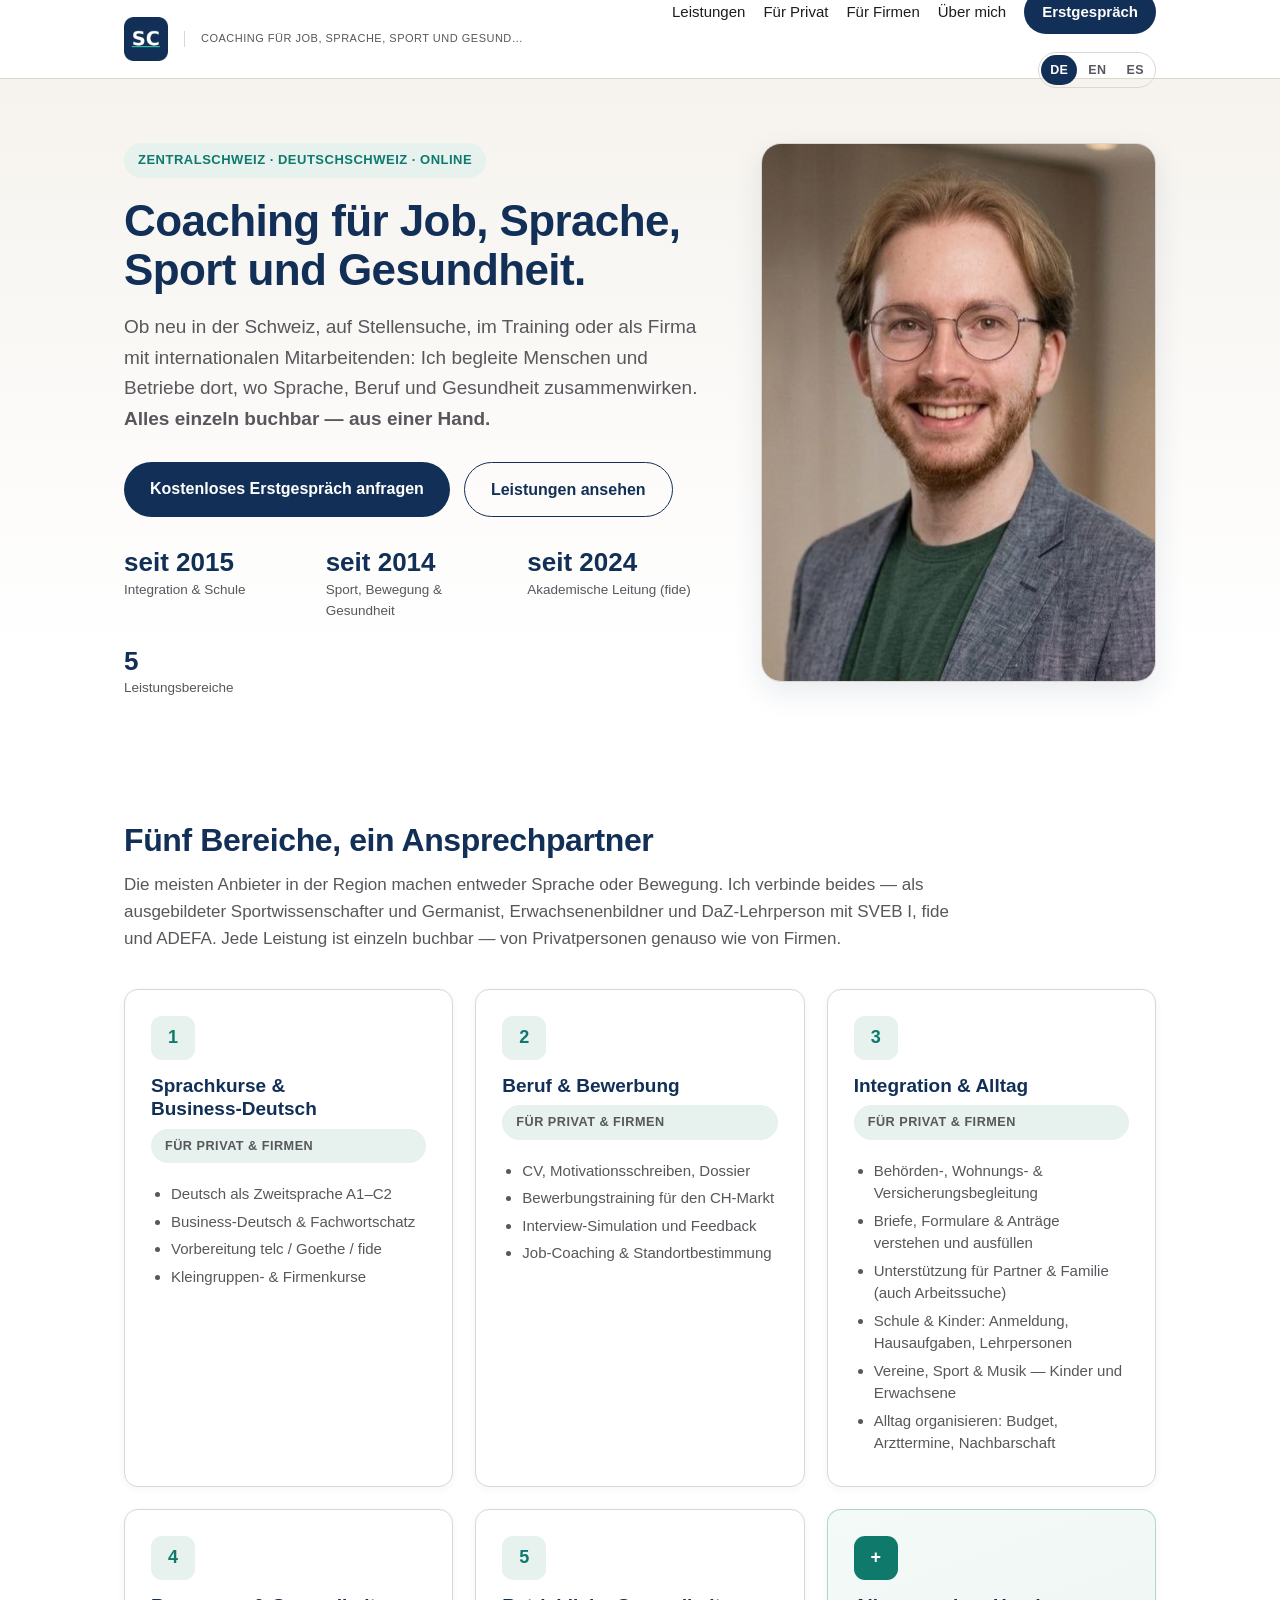
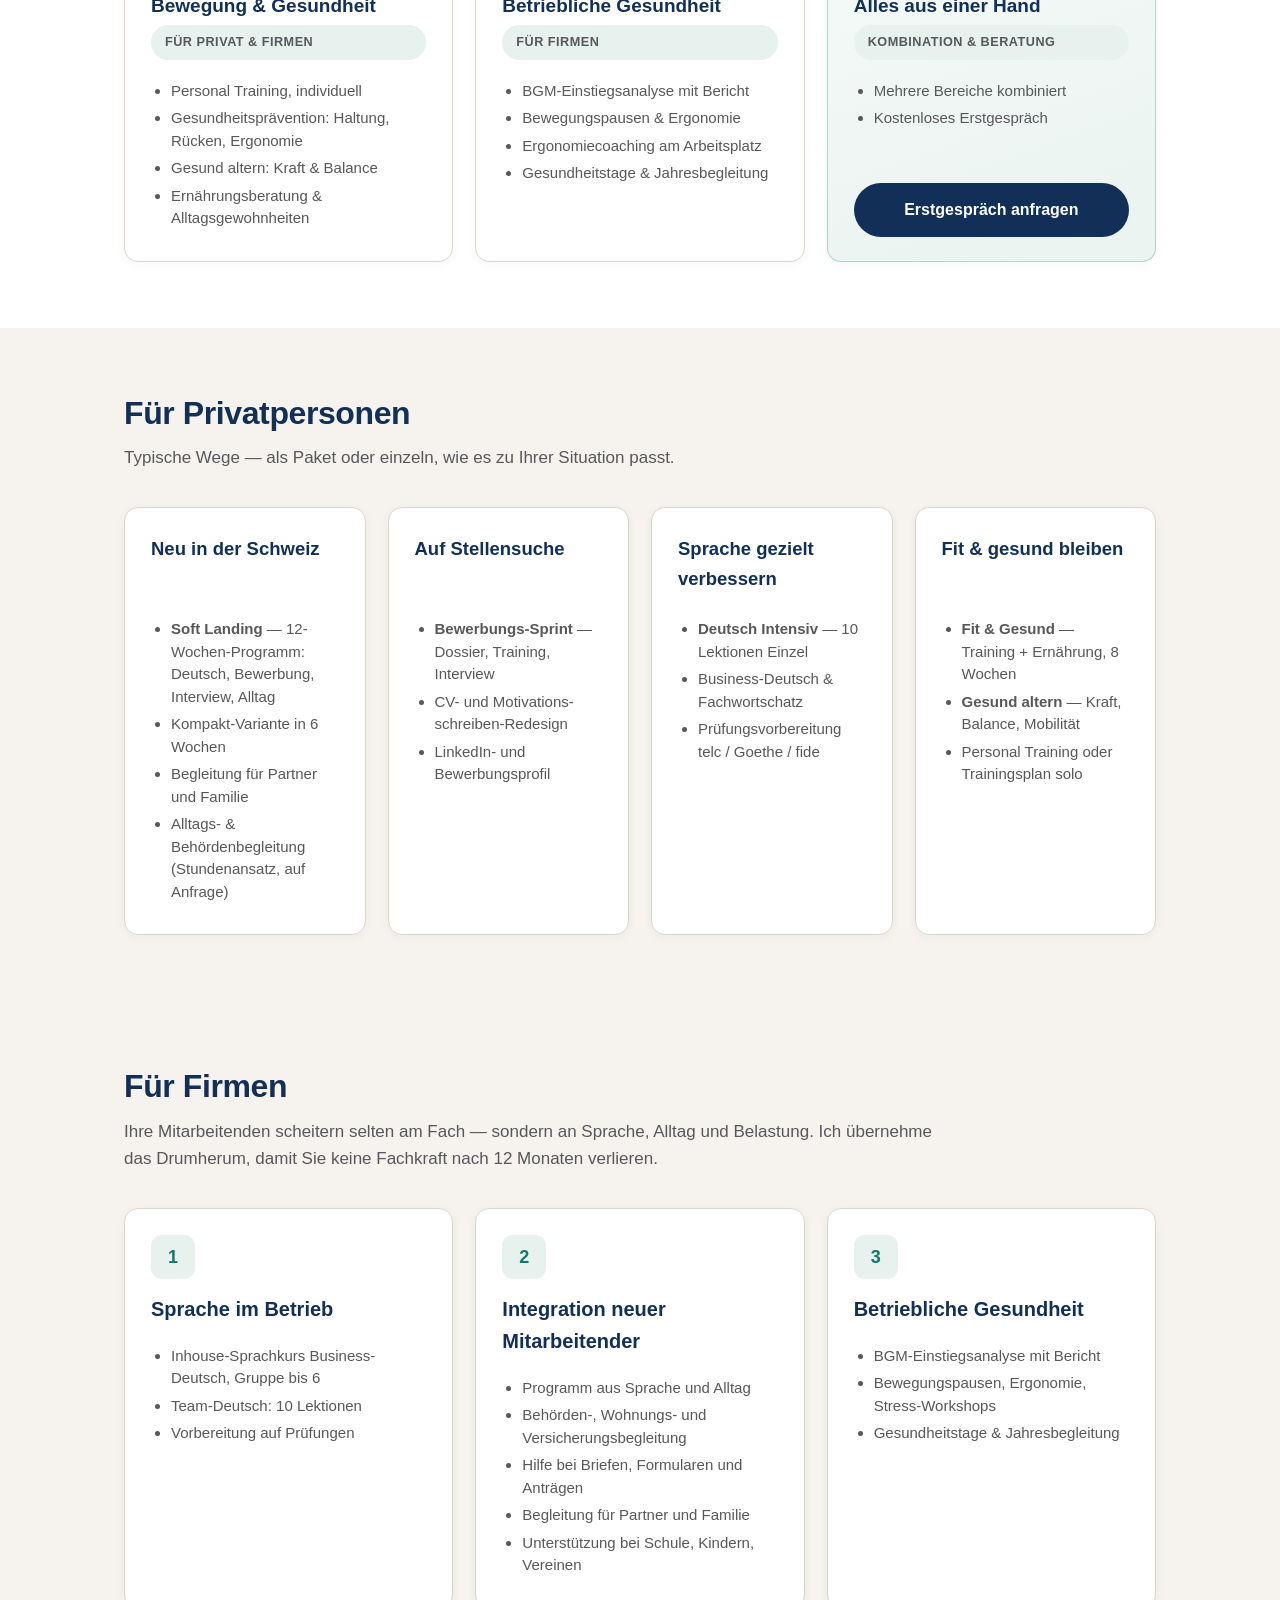
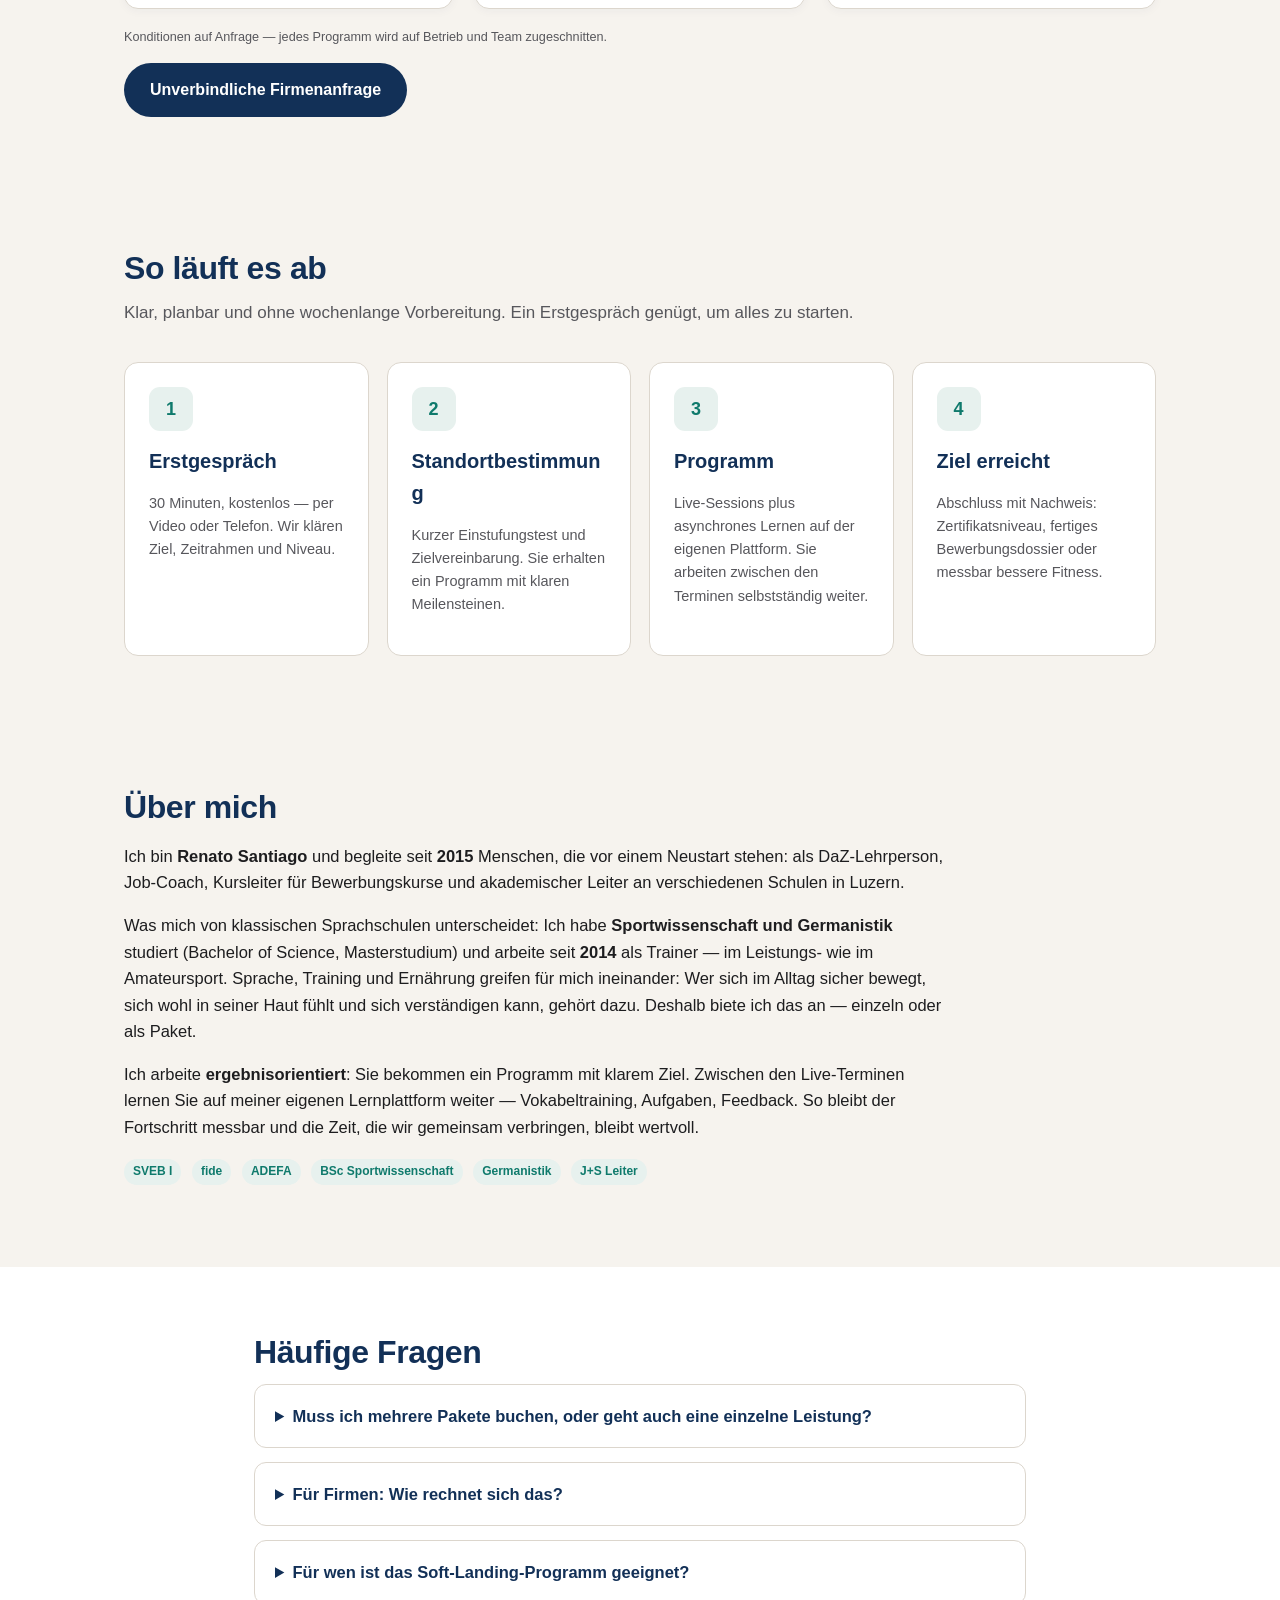
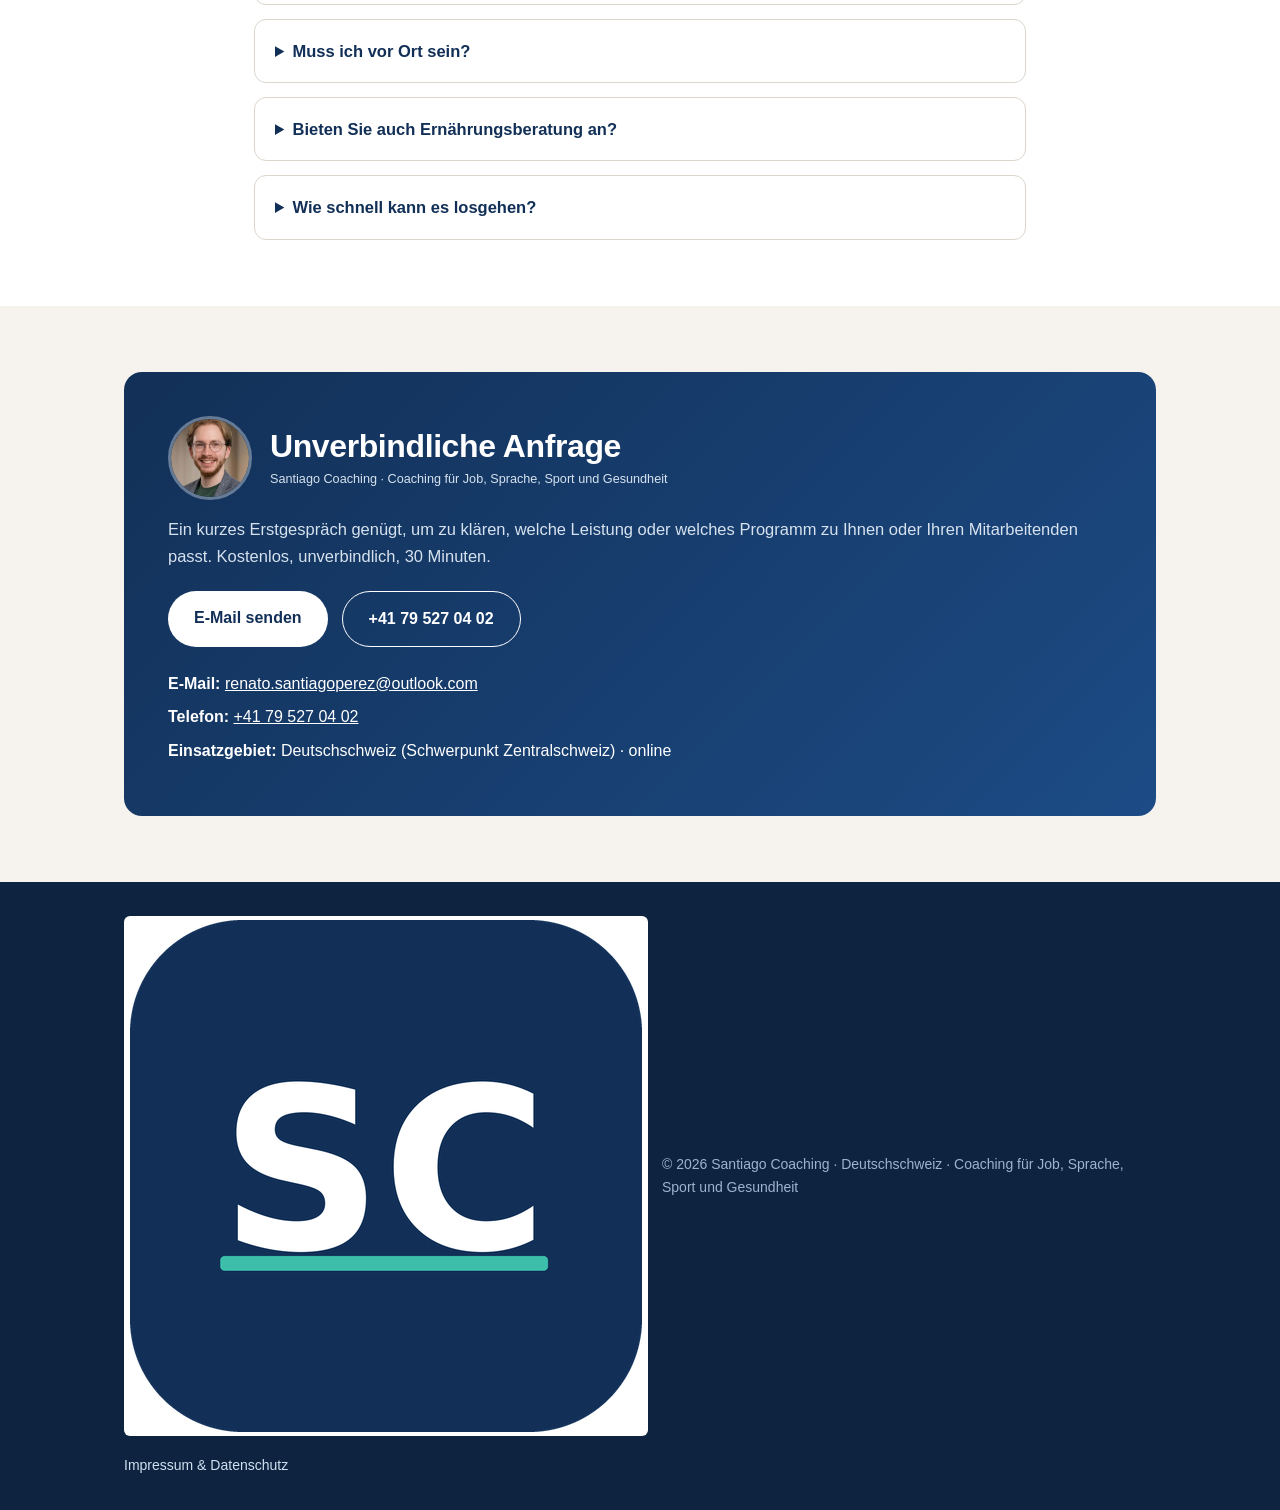
==== index.html @ 380beee0 "Slogan korrigiert: Hero-H1 + og:description DE/EN/ES auf neuen Slogan" ====
<!DOCTYPE html>
<html lang="de-CH">
<head>
<meta charset="utf-8">
<meta name="viewport" content="width=device-width,initial-scale=1">
<title>Santiago Coaching — Coaching für Job, Sprache, Sport und Gesundheit</title>
<link rel="icon" type="image/png" href="assets/favicon-32.png">
<link rel="apple-touch-icon" href="assets/logo-santiago-coaching-square.png">
<meta name="description" content="Sprachkurse, Business-Deutsch, Bewerbungs- und Integrationsbegleitung sowie Bewegung, Gesundheit und Ernährungsberatung — aus einer Hand, in der Deutschschweiz. Für Privatpersonen und Firmen.">
<link rel="canonical" href="https://santiagocoaching.ch/">
<link rel="alternate" hreflang="de-CH" href="https://santiagocoaching.ch/">
<link rel="alternate" hreflang="en" href="https://santiagocoaching.ch/en/">
<link rel="alternate" hreflang="es" href="https://santiagocoaching.ch/es/">
<meta property="og:title" content="Santiago Coaching">
<meta property="og:description" content="Coaching für Job, Sprache, Sport und Gesundheit — Sprachkurse, Beruf &amp; Bewerbung, Integration, Bewegung &amp; Gesundheit aus einer Hand in der Deutschschweiz.">
<meta property="og:type" content="website">
<meta property="og:locale" content="de_CH">
<link rel="stylesheet" href="assets/style.css">
</head>
<body>

<header class="site">
  <div class="wrap">
    <div class="brand">
      <img class="logo" src="assets/logo-santiago-coaching.png" alt="Santiago Coaching" width="132" height="80">
      <span class="brand-sub">Coaching für Job, Sprache, Sport und Gesundheit</span>
    </div>
    <nav class="main">
      <a href="#leistungen">Leistungen</a>
      <a href="#privat">Für Privat</a>
      <a href="#firmen">Für Firmen</a>
      <a href="#ueber">Über mich</a>
      <a class="cta" href="#kontakt">Erstgespräch</a>
      <span class="langswitch">
        <a href="./" class="active">DE</a>
        <a href="en/">EN</a>
        <a href="es/">ES</a>
      </span>
    </nav>
  </div>
</header>

<div class="hero">
  <div class="wrap">
    <div>
      <span class="eyebrow">Zentralschweiz · Deutschschweiz · online</span>
      <h1>Coaching für Job, Sprache,<br>Sport und Gesundheit.</h1>
      <p class="lead">
        Ob neu in der Schweiz, auf Stellensuche, im Training oder als Firma mit internationalen
        Mitarbeitenden: Ich begleite Menschen und Betriebe dort, wo Sprache, Beruf und Gesundheit
        zusammenwirken.
        <strong>Alles einzeln buchbar — aus einer Hand.</strong>
      </p>
      <div class="btnrow">
        <a class="btn primary" href="#kontakt">Kostenloses Erstgespräch anfragen</a>
        <a class="btn ghost" href="#leistungen">Leistungen ansehen</a>
      </div>
      <div class="trust">
        <div><b>seit 2015</b>Integration &amp; Schule</div>
        <div><b>seit 2014</b>Sport, Bewegung &amp; Gesundheit</div>
        <div><b>seit 2024</b>Akademische Leitung (fide)</div>
        <div><b>5</b>Leistungsbereiche</div>
      </div>
    </div>
    <div class="photo">
      <img src="assets/hero_portrait.jpg" alt="Porträt von Renato Santiago — Coach für Sprache, Beruf, Integration und Gesundheit in der Deutschschweiz" width="626" height="856">
    </div>
  </div>
</div>

<section id="leistungen">
  <div class="wrap">
    <h2>Fünf Bereiche, ein Ansprechpartner</h2>
    <p class="sub">
      Die meisten Anbieter in der Region machen entweder Sprache oder Bewegung.
      Ich verbinde beides — als ausgebildeter Sportwissenschafter und Germanist,
      Erwachsenenbildner und DaZ-Lehrperson mit SVEB I, fide und ADEFA. Jede Leistung
      ist einzeln buchbar — von Privatpersonen genauso wie von Firmen.
    </p>
    <div class="grid c3 services">

      <div class="card">
        <div class="ico">1</div>
        <h3>Sprachkurse &amp; Business&#8209;Deutsch</h3>
        <p class="small eyebrow">für Privat &amp; Firmen</p>
        <ul>
          <li>Deutsch als Zweitsprache A1–C2</li>
          <li>Business-Deutsch &amp; Fachwortschatz</li>
          <li>Vorbereitung telc / Goethe / fide</li>
          <li>Kleingruppen- &amp; Firmenkurse</li>
        </ul>
      </div>

      <div class="card">
        <div class="ico">2</div>
        <h3>Beruf &amp; Bewerbung</h3>
        <p class="small eyebrow">für Privat &amp; Firmen</p>
        <ul>
          <li>CV, Motivations&shy;schreiben, Dossier</li>
          <li>Bewerbungstraining für den CH-Markt</li>
          <li>Interview-Simulation und Feedback</li>
          <li>Job-Coaching &amp; Standortbestimmung</li>
        </ul>
      </div>

      <div class="card">
        <div class="ico">3</div>
        <h3>Integration &amp; Alltag</h3>
        <p class="small eyebrow">für Privat &amp; Firmen</p>
        <ul>
          <li>Behörden-, Wohnungs- &amp; Versicherungsbegleitung</li>
          <li>Briefe, Formulare &amp; Anträge verstehen und ausfüllen</li>
          <li>Unterstützung für Partner &amp; Familie (auch Arbeitssuche)</li>
          <li>Schule &amp; Kinder: Anmeldung, Hausaufgaben, Lehrpersonen</li>
          <li>Vereine, Sport &amp; Musik — Kinder und Erwachsene</li>
          <li>Alltag organisieren: Budget, Arzttermine, Nachbarschaft</li>
        </ul>
      </div>

      <div class="card">
        <div class="ico">4</div>
        <h3>Bewegung &amp; Gesundheit</h3>
        <p class="small eyebrow">für Privat &amp; Firmen</p>
        <ul>
          <li>Personal Training, individuell</li>
          <li>Gesundheits&shy;prävention: Haltung, Rücken, Ergonomie</li>
          <li>Gesund altern: Kraft &amp; Balance</li>
          <li>Ernährungsberatung &amp; Alltagsgewohnheiten</li>
        </ul>
      </div>


      <div class="card">
        <div class="ico">5</div>
        <h3>Betriebliche Gesundheit</h3>
        <p class="small eyebrow">für Firmen</p>
        <ul>
          <li>BGM-Einstiegsanalyse mit Bericht</li>
          <li>Bewegungspausen &amp; Ergonomie</li>
          <li>Ergonomiecoaching am Arbeitsplatz</li>
          <li>Gesundheitstage &amp; Jahresbegleitung</li>
        </ul>
      </div>

      <div class="card cta-card">
        <div class="ico">+</div>
        <h3>Alles aus einer Hand</h3>
        <p class="small eyebrow">Kombination &amp; Beratung</p>
        <ul>
          <li>Mehrere Bereiche kombiniert</li>
          <li>Kostenloses Erstgespräch</li>
        </ul>
        <a class="btn primary" href="#kontakt" style="margin-top:auto">Erstgespräch anfragen</a>
      </div>

    </div>
  </div>
</section>

<section class="alt" id="privat">
  <div class="wrap">
    <h2>Für Privatpersonen</h2>
    <p class="sub">Typische Wege — als Paket oder einzeln, wie es zu Ihrer Situation passt.</p>
    <div class="grid c4">
      <div class="card">
        <h3>Neu in der Schweiz</h3>
        <ul>
          <li><strong>Soft Landing</strong> — 12-Wochen-Programm: Deutsch, Bewerbung, Interview, Alltag</li>
          <li>Kompakt-Variante in 6 Wochen</li>
          <li>Begleitung für Partner und Familie</li>
          <li>Alltags- &amp; Behördenbegleitung (Stundenansatz, auf Anfrage)</li>
        </ul>
      </div>
      <div class="card">
        <h3>Auf Stellensuche</h3>
        <ul>
          <li><strong>Bewerbungs-Sprint</strong> — Dossier, Training, Interview</li>
          <li>CV- und Motivations&shy;schreiben-Redesign</li>
          <li>LinkedIn- und Bewerbungsprofil</li>
        </ul>
      </div>
      <div class="card">
        <h3>Sprache gezielt verbessern</h3>
        <ul>
          <li><strong>Deutsch Intensiv</strong> — 10 Lektionen Einzel</li>
          <li>Business-Deutsch &amp; Fachwortschatz</li>
          <li>Prüfungsvorbereitung telc / Goethe / fide</li>
        </ul>
      </div>
      <div class="card">
        <h3>Fit &amp; gesund bleiben</h3>
        <ul>
          <li><strong>Fit &amp; Gesund</strong> — Training + Ernährung, 8 Wochen</li>
          <li><strong>Gesund altern</strong> — Kraft, Balance, Mobilität</li>
          <li>Personal Training oder Trainingsplan solo</li>
        </ul>
      </div>
    </div>
  </div>
</section>


<section class="alt" id="firmen">
  <div class="wrap">
    <h2>Für Firmen</h2>
    <p class="sub">
      Ihre Mitarbeitenden scheitern selten am Fach — sondern an Sprache, Alltag und Belastung.
      Ich übernehme das Drumherum, damit Sie keine Fachkraft nach 12 Monaten verlieren.
    </p>
    <div class="grid c3">
      <div class="card">
        <div class="ico">1</div>
        <h3>Sprache im Betrieb</h3>
        <ul>
          <li>Inhouse-Sprachkurs Business-Deutsch, Gruppe bis 6</li>
          <li>Team-Deutsch: 10 Lektionen</li>
          <li>Vorbereitung auf Prüfungen</li>
        </ul>
      </div>
      <div class="card">
        <div class="ico">2</div>
        <h3>Integration neuer Mitarbeitender</h3>
        <ul>
          <li>Programm aus Sprache und Alltag</li>
          <li>Behörden-, Wohnungs- und Versicherungsbegleitung</li>
          <li>Hilfe bei Briefen, Formularen und Anträgen</li>
          <li>Begleitung für Partner und Familie</li>
          <li>Unterstützung bei Schule, Kindern, Vereinen</li>
        </ul>
      </div>
      <div class="card">
        <div class="ico">3</div>
        <h3>Betriebliche Gesundheit</h3>
        <ul>
          <li>BGM-Einstiegsanalyse mit Bericht</li>
          <li>Bewegungspausen, Ergonomie, Stress-Workshops</li>
          <li>Gesundheitstage &amp; Jahresbegleitung</li>
        </ul>
      </div>
    </div>
    <p class="small" style="margin-top:18px">Konditionen auf Anfrage — jedes Programm wird auf Betrieb und Team zugeschnitten.</p>
    <div class="btnrow" style="margin-top:16px">
      <a class="btn primary" href="#kontakt">Unverbindliche Firmenanfrage</a>
    </div>
  </div>
</section>

<section class="alt" id="ablauf">
  <div class="wrap">
    <h2>So läuft es ab</h2>
    <p class="sub">Klar, planbar und ohne wochenlange Vorbereitung. Ein Erstgespräch genügt, um alles zu starten.</p>
    <div class="steps">
      <div class="step">
        <h3>Erstgespräch</h3>
        <p class="small">30 Minuten, kostenlos — per Video oder Telefon. Wir klären Ziel, Zeitrahmen und Niveau.</p>
      </div>
      <div class="step">
        <h3>Standortbestimmung</h3>
        <p class="small">Kurzer Einstufungstest und Zielvereinbarung. Sie erhalten ein Programm mit klaren Meilensteinen.</p>
      </div>
      <div class="step">
        <h3>Programm</h3>
        <p class="small">Live-Sessions plus asynchrones Lernen auf der eigenen Plattform. Sie arbeiten zwischen den Terminen selbstständig weiter.</p>
      </div>
      <div class="step">
        <h3>Ziel erreicht</h3>
        <p class="small">Abschluss mit Nachweis: Zertifikatsniveau, fertiges Bewerbungsdossier oder messbar bessere Fitness.</p>
      </div>
    </div>
  </div>
</section>

<section class="alt" id="ueber">
  <div class="wrap">
    <div class="narrow">
    <h2>Über mich</h2>
    <p>
      Ich bin <strong>Renato Santiago</strong> und begleite seit <strong>2015</strong> Menschen,
      die vor einem Neustart stehen: als DaZ-Lehrperson, Job-Coach, Kursleiter für Bewerbungskurse
      und akademischer Leiter an verschiedenen Schulen in Luzern.
    </p>
    <p>
      Was mich von klassischen Sprachschulen unterscheidet: Ich habe <strong>Sportwissenschaft
      und Germanistik</strong> studiert (Bachelor of Science, Masterstudium) und arbeite seit
      <strong>2014</strong> als Trainer — im Leistungs- wie im Amateursport. Sprache, Training und
      Ernährung greifen für mich ineinander: Wer sich im Alltag sicher bewegt, sich wohl in seiner
      Haut fühlt und sich verständigen kann, gehört dazu. Deshalb biete ich das an — einzeln oder
      als Paket.
    </p>
    <p>
      Ich arbeite <strong>ergebnisorientiert</strong>: Sie bekommen ein Programm mit klarem Ziel. Zwischen den Live-Terminen lernen Sie auf meiner eigenen
      Lernplattform weiter — Vokabeltraining, Aufgaben, Feedback. So bleibt der Fortschritt
      messbar und die Zeit, die wir gemeinsam verbringen, bleibt wertvoll.
    </p>
    <p>
      <span class="badge">SVEB I</span>
      <span class="badge">fide</span>
      <span class="badge">ADEFA</span>
      <span class="badge">BSc Sportwissenschaft</span>
      <span class="badge">Germanistik</span>
      <span class="badge">J+S Leiter</span>
    </p>
    </div>
  </div>
</section>

<section id="faq">
  <div class="wrap narrow">
    <h2>Häufige Fragen</h2>
    <div class="faq">
      <details>
        <summary>Muss ich mehrere Pakete buchen, oder geht auch eine einzelne Leistung?</summary>
        <p>Einzeln geht immer. Die Pakete — zum Beispiel <strong>Soft Landing</strong> — sind nur Vorschläge aus dem Baukasten und lassen sich kürzen, erweitern oder kombinieren. Einzelne Lektionen, ein Trainingsplan oder eine Ernährungsberatung sind genauso buchbar.</p>
      </details>
      <details>
        <summary>Für Firmen: Wie rechnet sich das?</summary>
        <p>Ein fehlgeschlagener Auslandseinsatz kostet Unternehmen erfahrungsgemäss ein Vielfaches des Integrationsprogramms — durch Neurekrutierung, Vakanz und verlorene Produktivität. Das Programm ist entsprechend eine Risikoabsicherung, keine Weiterbildungskosten-Position. Konditionen auf Anfrage.</p>
      </details>
      <details>
        <summary>Für wen ist das Soft-Landing-Programm geeignet?</summary>
        <p>Für Menschen, die neu in der Schweiz sind und beruflich ankommen wollen — vom ersten Tag an. Ebenfalls geeignet für Partner und Partnerinnen.</p>
      </details>
      <details>
        <summary>Muss ich vor Ort sein?</summary>
        <p>Nein. Die Live-Sessions finden per Video statt, die Lernplattform nutzen Sie zeitunabhängig. Vor-Ort-Termine in der Deutschschweiz sind auf Wunsch möglich, zum Beispiel für Bewerbungs- oder Behördenbegleitung.</p>
      </details>
      <details>
        <summary>Bieten Sie auch Ernährungsberatung an?</summary>
        <p>Ja — als Beratung zu Gewohnheiten, Alltagstauglichkeit und Sporternährung. Keine Ernährungs<em>therapie</em>, keine Heilbehandlung und keine Krankenkassenabrechnung. Braucht jemand medizinische Ernährung, verweise ich an eine anerkannte Fachperson.</p>
      </details>
      <details>
        <summary>Wie schnell kann es losgehen?</summary>
        <p>In der Regel innerhalb von zwei Wochen nach dem Erstgespräch. Für dringende Fälle (Stellenantritt bereits vereinbart) sind auch kurzfristige Starttermine möglich.</p>
      </details>
    </div>
  </div>
</section>

<section class="alt" id="kontakt">
  <div class="wrap">
    <div class="contact-box">
      <div class="contact-head">
        <img class="contact-avatar" src="assets/avatar_renato.jpg" alt="Santiago Coaching" width="96" height="96">
        <div>
          <h2 style="margin-bottom:4px">Unverbindliche Anfrage</h2>
          <p class="small" style="margin:0">Santiago Coaching · Coaching für Job, Sprache, Sport und Gesundheit</p>
        </div>
      </div>
      <p>Ein kurzes Erstgespräch genügt, um zu klären, welche Leistung oder welches Programm zu Ihnen oder Ihren Mitarbeitenden passt. Kostenlos, unverbindlich, 30 Minuten.</p>
      <div class="btnrow" style="margin-top:22px">
        <a class="btn primary" href="mailto:renato.santiagoperez@outlook.com?subject=Anfrage%20Renato%20Santiago">E-Mail senden</a>
        <a class="btn ghost" style="border-color:#fff;color:#fff" href="tel:+41795270402">+41 79 527 04 02</a>
      </div>
      <ul class="contact-list">
        <li><strong>E-Mail:</strong> <a href="mailto:renato.santiagoperez@outlook.com">renato.santiagoperez@outlook.com</a></li>
        <li><strong>Telefon:</strong> <a href="tel:+41795270402">+41 79 527 04 02</a></li>
        <li><strong>Einsatzgebiet:</strong> Deutschschweiz (Schwerpunkt Zentralschweiz) · online</li>
      </ul>
    </div>
  </div>
</section>

<footer class="site">
  <div class="wrap">
    <div class="foot-brand">
      <img src="assets/logo-santiago-coaching.png" alt="Santiago Coaching" height="34">
      <span>© 2026 Santiago Coaching · Deutschschweiz · Coaching für Job, Sprache, Sport und Gesundheit</span>
    </div>
    <div>
      <a href="impressum.html">Impressum &amp; Datenschutz</a>
    </div>
  </div>
</footer>

</body>
</html>
---- assets/style.css ----
/* Renato Santiago — Grundstyles (Web + Print) */
:root{
  --navy:#123057;
  --navy-2:#1c4b85;
  --teal:#0f7a6c;
  --sand:#f6f3ee;
  --line:#dcd6cd;
  --ink:#1d1d1f;
  --grey:#57575c;
  --white:#ffffff;
  --shadow:0 10px 30px rgba(18,48,87,.10);
  --radius:14px;
}
*{box-sizing:border-box}
html{-webkit-text-size-adjust:100%}
body{
  margin:0;
  font-family:"Inter","Helvetica Neue",Helvetica,Arial,sans-serif;
  color:var(--ink);
  background:var(--white);
  line-height:1.6;
  font-size:16.5px;
}
img{max-width:100%;display:block}
a{color:var(--navy-2);text-decoration:none}
a:hover{text-decoration:underline}

.wrap{max-width:1080px;margin:0 auto;padding:0 24px}
.narrow{max-width:820px}

/* ---------- Header ---------- */
header.site{
  position:sticky;top:0;z-index:50;
  background:rgba(255,255,255,.94);
  backdrop-filter:blur(8px);
  border-bottom:1px solid var(--line);
}
header.site .wrap{display:flex;align-items:center;justify-content:space-between;gap:18px;height:78px}
.brand{display:flex;align-items:center;gap:16px;font-weight:700;color:var(--navy);letter-spacing:.2px;min-width:0}
.brand img.logo{height:44px;width:auto;flex:none}
.brand .brand-sub{
  display:block;font-weight:500;color:var(--grey);font-size:11px;letter-spacing:.5px;
  text-transform:uppercase;border-left:1px solid var(--line);padding-left:16px;line-height:1.4;
  white-space:nowrap;overflow:hidden;text-overflow:ellipsis;
}
nav.main{display:flex;gap:18px;font-size:15px;align-items:center;flex-wrap:wrap;justify-content:flex-end;min-width:0}
nav.main a{white-space:nowrap}
nav.main a{color:var(--ink);font-weight:500}
nav.main a.cta{
  background:var(--navy);color:#fff;padding:10px 18px;border-radius:999px;font-weight:600;
}
nav.main a.cta:hover{background:var(--navy-2);text-decoration:none}
nav.main a.nav-home{color:var(--navy);font-weight:600}

/* ---------- Language switcher ---------- */
nav.main .langswitch{display:flex;gap:2px;align-items:center;border:1px solid var(--line);border-radius:999px;padding:2px;flex:none;order:99}
nav.main .langswitch a{
  font-size:12.5px;font-weight:600;padding:5px 9px;border-radius:999px;color:var(--grey);
  letter-spacing:.4px;
}
nav.main .langswitch a:hover{background:#eef3f9;text-decoration:none}
nav.main .langswitch a.active{background:var(--navy);color:#fff}
@media (max-width:900px){
  nav.main{gap:14px;font-size:14px}
  nav.main .langswitch a{padding:4px 7px;font-size:12px}
}
@media (max-width:820px){
  header.site .wrap{height:auto;flex-wrap:wrap;gap:10px;padding-top:12px;padding-bottom:12px}
  nav.main{order:3;width:100%;justify-content:flex-start;gap:14px;flex-wrap:wrap}
  nav.main .langswitch{margin-left:auto}
  .brand .brand-sub{border-left:0;padding-left:0;white-space:normal}
  .hero .wrap{padding-top:32px}
}


/* ---------- Hero ---------- */
.hero{background:linear-gradient(180deg,var(--sand),var(--white) 85%)}
.hero .wrap{
  display:grid;grid-template-columns:1.25fr .85fr;gap:56px;align-items:start;
  padding:64px 24px 56px;
}
.hero .wrap > *{min-width:0}
.hero .wrap{align-items:center}
.hero .photo{align-self:start}
.eyebrow{
  display:inline-block;background:#e7f1ee;color:var(--teal);
  font-size:13px;font-weight:700;letter-spacing:.5px;text-transform:uppercase;
  padding:7px 14px;border-radius:999px;margin-bottom:18px;
}
.hero h1{font-size:44px;line-height:1.12;margin:0 0 18px;color:var(--navy);letter-spacing:-.6px}
.hero p.lead{font-size:19px;color:var(--grey);margin:0 0 28px;max-width:56ch}
.btnrow{display:flex;gap:14px;flex-wrap:wrap}
.btn{
  display:inline-block;padding:14px 26px;border-radius:999px;font-weight:600;font-size:16px;
  transition:transform .15s ease, background .15s ease;
}
.btn.primary{background:var(--navy);color:#fff}
.btn.primary:hover{background:var(--navy-2);text-decoration:none;transform:translateY(-1px)}
.btn.ghost{border:1.5px solid var(--navy);color:var(--navy);background:transparent}
.btn.ghost:hover{background:#eef3f9;text-decoration:none}
.hero .photo{
  border-radius:20px;overflow:hidden;box-shadow:var(--shadow);
  border:1px solid var(--line);background:var(--sand);
}
.hero .photo img{width:100%;height:100%;object-fit:cover}
.trust{display:grid;grid-template-columns:repeat(3,minmax(0,1fr));gap:24px;margin-top:30px;align-items:start}
.trust div{font-size:13.5px;color:var(--grey);min-width:0;hyphens:auto}
.trust b{display:block;font-size:26px;color:var(--navy);line-height:1.2}
@media (max-width:640px){.trust{grid-template-columns:1fr 1fr;gap:20px}}

/* ---------- Sections ---------- */
section{padding:66px 0}
section.alt{background:var(--sand)}
h2{font-size:32px;color:var(--navy);margin:0 0 12px;letter-spacing:-.4px;line-height:1.2}
h3{font-size:20px;color:var(--navy);margin:0 0 8px}
.sub{color:var(--grey);font-size:17px;max-width:88ch;margin:0 0 36px}

/* Cards */
.grid{display:grid;gap:22px}
.grid > .card{align-items:stretch}
.grid.c4{grid-template-columns:repeat(4,minmax(0,1fr))}
.grid.c5{grid-template-columns:repeat(5,minmax(0,1fr))}
.grid.c3{grid-template-columns:repeat(3,minmax(0,1fr))}
.grid.c2{grid-template-columns:repeat(2,minmax(0,1fr))}
.card{
  background:#fff;border:1px solid var(--line);border-radius:var(--radius);
  padding:26px;box-shadow:0 2px 10px rgba(18,48,87,.045);
  display:flex;flex-direction:column;height:100%;
}
.card .ico{
  width:44px;height:44px;border-radius:11px;background:#e7f1ee;color:var(--teal);
  display:grid;place-items:center;font-weight:800;margin-bottom:14px;font-size:18px;
}
.card ul{margin:12px 0 0;padding-left:18px;color:var(--grey);font-size:15px;overflow-wrap:break-word}
.card li{margin-bottom:5px}
.card .price{margin-top:auto;padding-top:18px;font-weight:700;color:var(--navy);white-space:nowrap;font-size:15.5px}
.card ul{min-height:104px}
.card h3{min-height:0}
.grid.c4 .card h3{min-height:74px;font-size:18.5px;hyphens:auto}

/* Process */
.steps{counter-reset:s;display:grid;gap:18px;grid-template-columns:repeat(4,minmax(0,1fr))}
.step{background:#fff;border:1px solid var(--line);border-radius:var(--radius);padding:24px}
.step:before{
  counter-increment:s;content:counter(s);
  display:grid;place-items:center;width:44px;height:44px;border-radius:11px;
  background:#e7f1ee;color:var(--teal);font-weight:800;margin-bottom:14px;font-size:18px;
}
.step .small{font-size:14.5px;color:var(--grey)}

/* Table */
table{width:100%;border-collapse:collapse;background:#fff;border:1px solid var(--line);border-radius:var(--radius);overflow:hidden}
th,td{padding:15px 18px;text-align:left;border-bottom:1px solid var(--line);font-size:15.5px;vertical-align:top}
th{background:var(--navy);color:#fff;font-size:14px;letter-spacing:.3px;text-transform:uppercase}
tr:last-child td{border-bottom:none}
td.price,th.price{text-align:right;white-space:nowrap;font-weight:600;color:var(--navy)}
tr.hi td{background:#eef7f4}

/* FAQ */
.faq{display:grid;gap:14px}
details{background:#fff;border:1px solid var(--line);border-radius:12px;padding:18px 20px}
summary{cursor:pointer;font-weight:600;color:var(--navy)}
details p{margin:12px 0 0;color:var(--grey)}

/* Contact */
.contact-box{
  background:linear-gradient(135deg,var(--navy),var(--navy-2));
  color:#fff;border-radius:18px;padding:44px;
}
.contact-box h2{color:#fff}
.contact-box p{color:#d7e2ef}
.contact-box .btn.primary{background:#fff;color:var(--navy)}
.contact-list{margin:24px 0 0;padding:0;list-style:none}
.contact-list li{margin-bottom:8px;font-size:16px}
.contact-list a{color:#fff;text-decoration:underline}

/* Footer */
footer.site{background:#0d2340;color:#9fb3cb;padding:34px 0;font-size:14px}
footer.site a{color:#cfe0f0}
footer.site .wrap{display:flex;justify-content:space-between;gap:18px;flex-wrap:wrap}

/* ---------- Print / A4 documents ---------- */
@page{size:A4;margin:14mm 15mm}
body.print{font-size:11pt;line-height:1.5}
.doc-head{display:flex;justify-content:space-between;align-items:flex-start;gap:20px;border-bottom:3px solid var(--navy);padding-bottom:14px;margin-bottom:22px}
.doc-head .brand{font-size:20px}
.doc-head .meta{text-align:right;font-size:10pt;color:var(--grey);line-height:1.45}
body.print h1{font-size:23pt;color:var(--navy);margin:0 0 6px}
body.print h2{font-size:14pt;color:var(--navy);margin:22px 0 8px;border-bottom:1px solid var(--line);padding-bottom:5px}
body.print h3{font-size:11.5pt;margin:14px 0 4px}
body.print table{font-size:10pt}
body.print th,body.print td{padding:7px 10px}
body.print .grid.c3,body.print .grid.c2{grid-template-columns:repeat(2,1fr)}
body.print .card{padding:14px;box-shadow:none;break-inside:avoid}
body.print .avoid-break{break-inside:avoid}
.flyer{
  border:1px solid var(--line);border-radius:12px;padding:18px;break-inside:avoid;
}
.page-break{break-before:page}
.small{font-size:9.5pt;color:var(--grey)}
.badge{display:inline-block;background:#e7f1ee;color:var(--teal);font-size:9pt;font-weight:700;padding:3px 9px;border-radius:999px;margin-right:6px}

@media (max-width:1100px){
  .grid.c5{grid-template-columns:repeat(3,minmax(0,1fr))}
  .brand .brand-sub{display:none}
}
@media (max-width:900px){
  .hero .wrap{grid-template-columns:1fr;gap:34px;padding:48px 24px 38px}
  .hero .photo{max-width:420px;margin:0 auto}
  .grid.c5{grid-template-columns:repeat(2,minmax(0,1fr))}
  .hero h1{font-size:34px}
  .grid.c4{grid-template-columns:repeat(2,minmax(0,1fr))}
  .grid.c3,.steps{grid-template-columns:repeat(2,minmax(0,1fr))}
}
@media (max-width:680px){
  .grid.c4,.grid.c3,.grid.c5,.grid.c2,.steps,.services{grid-template-columns:1fr}
  .grid.c4 .card h3,.services .card h3,.card ul{min-height:0}
  h2{font-size:27px}
  .hero h1{font-size:31px}
  .trust{grid-template-columns:1fr 1fr}
}
@media (max-width:560px){
  .wrap{padding:0 18px}
  .grid.c4,.grid.c3,.grid.c5,.grid.c2,.steps,.services{grid-template-columns:1fr}
  .hero h1{font-size:28px;letter-spacing:-.3px}
  .hero p.lead{font-size:17.5px}
  .hero .wrap{padding:34px 18px 34px}
  section{padding:48px 0}
  h2{font-size:25px;line-height:1.22}
  h3{font-size:18.5px}
  .sub{font-size:16px;margin-bottom:26px}
  .card ul{min-height:0}
  .grid.c4 .card h3{min-height:0}
  .card{padding:22px}
  .contact-box{padding:28px 22px;border-radius:14px}
  .btn{padding:13px 22px;font-size:15.5px}
  .btnrow .btn{flex:1 1 100%;text-align:center}
  .trust{grid-template-columns:1fr 1fr;gap:16px}
  .trust b{font-size:22px}
  .brand img.logo{height:38px}
  .eyebrow{font-size:12px;padding:6px 12px}
  footer.site .wrap{flex-direction:column;gap:12px}
  .foot-brand{flex-direction:column;align-items:flex-start;gap:8px}
  details{padding:16px}
  .contact-list li{font-size:15px;overflow-wrap:break-word}
  .contact-head{gap:14px}
  .contact-avatar{width:64px;height:64px}
}
@media (max-width:400px){
  .hero h1{font-size:25px}
  h2{font-size:22.5px}
  .wrap{padding:0 15px}
  .trust{grid-template-columns:1fr}
  .card{padding:19px}
  .btn{padding:12px 18px;font-size:15px}
}

/* ---------- Wortmarke & Kontakt ---------- */
.foot-brand{display:flex;align-items:center;gap:14px}
.foot-brand img{background:#fff;border-radius:6px;padding:4px 6px}
.contact-head{display:flex;align-items:center;gap:18px;margin-bottom:14px}
.contact-avatar{width:84px;height:84px;border-radius:50%;object-fit:cover;object-position:center 12%;border:3px solid rgba(255,255,255,.35);flex:none}
@media (max-width:560px){
  .brand .brand-sub{display:none}
  .contact-head{flex-direction:column;align-items:flex-start;gap:12px}
}

/* ---------- Karten-Feinschliff ---------- */
.card h3{text-wrap:balance}
.card ul{padding-left:20px}
.card li{line-height:1.5}
.grid.c3 .card h3{min-height:0}
.grid.c4 .card h3{min-height:64px}
.grid.c4 .card ul{min-height:120px}
.card .hint{color:var(--teal);font-weight:600;font-size:13.5px;letter-spacing:.3px;text-transform:uppercase}

/* Hero-Foto: Naht zwischen Studiohintergrund und Cream-Fläche weich halten */
.photo img{border-radius:var(--radius);box-shadow:0 18px 44px rgba(18,48,87,.14);display:block;width:100%;height:auto}

@media (max-width:1100px){
  .grid.c3{grid-template-columns:repeat(2,minmax(0,1fr))}
}

/* Robuste Darstellung auf allen Geräten: nichts darf horizontal überlaufen */
html,body{overflow-x:hidden}
.wrap,h1,h2,h3,p,li,td,th,.card,.step,.contact-box{overflow-wrap:break-word;word-break:normal}
h1,h2,h3{hyphens:auto;-webkit-hyphens:auto}
img,svg{max-width:100%;height:auto}

/* Knöpfe und kurze Labels never hyphenate/break */
.btn,.badge,.eyebrow,.card .ico,.step:before,nav.main a,th,td.price,.card .hint{
  hyphens:none;-webkit-hyphens:none;overflow-wrap:normal;word-break:keep-all;
}
.btn{white-space:normal}

/* Titelhöhen nur dort erzwingen, wo es Platz gibt */
@media (max-width:900px){
  .services .card h3,.grid.c4 .card h3{min-height:0}
  .card ul,.grid.c4 .card ul{min-height:0}
}

/* Leistungsübersicht: gleiche Titelhöhe -> gleiche Bullet-Baseline (nur wo Platz ist) */
@media (min-width:681px){
  .services .card h3{min-height:48px;display:flex;align-items:flex-start}
}
.services .card p.small.eyebrow{min-height:18px;margin:0 0 8px}
.services .card ul{min-height:0}
.services .card{hyphens:auto;-webkit-hyphens:auto}
.services .card h3{font-size:19px;line-height:1.25}

/* Abschluss-Kachel */
.card.cta-card{background:linear-gradient(160deg,#f4faf8,#eaf3f0);border-color:rgba(15,122,108,.28)}
.card.cta-card .ico{background:var(--teal);color:#fff}
.card.cta-card .btn{margin-top:auto;width:100%;justify-content:center;text-align:center;min-height:46px;align-items:center;display:inline-flex;padding-bottom:14px}
.card.cta-card{padding-bottom:24px}

/* ---------- Endgültige Mobil-Regeln (müssen zuletzt stehen) ---------- */
@media (max-width:680px){
  .grid.c4,.grid.c3,.grid.c5,.grid.c2,.steps,.services,.grid.c3.services{grid-template-columns:1fr}
  .services .card h3,.grid.c4 .card h3{min-height:0}
  .card ul,.grid.c4 .card ul{min-height:0}
  .services .card h3{display:block}
}
@media (max-width:560px){
  .grid.c4,.grid.c3,.grid.c5,.grid.c2,.steps,.services,.grid.c3.services{grid-template-columns:1fr}
}
@media (max-width:400px){
  .grid.c4,.grid.c3,.grid.c5,.grid.c2,.steps,.services,.grid.c3.services{grid-template-columns:1fr}
}
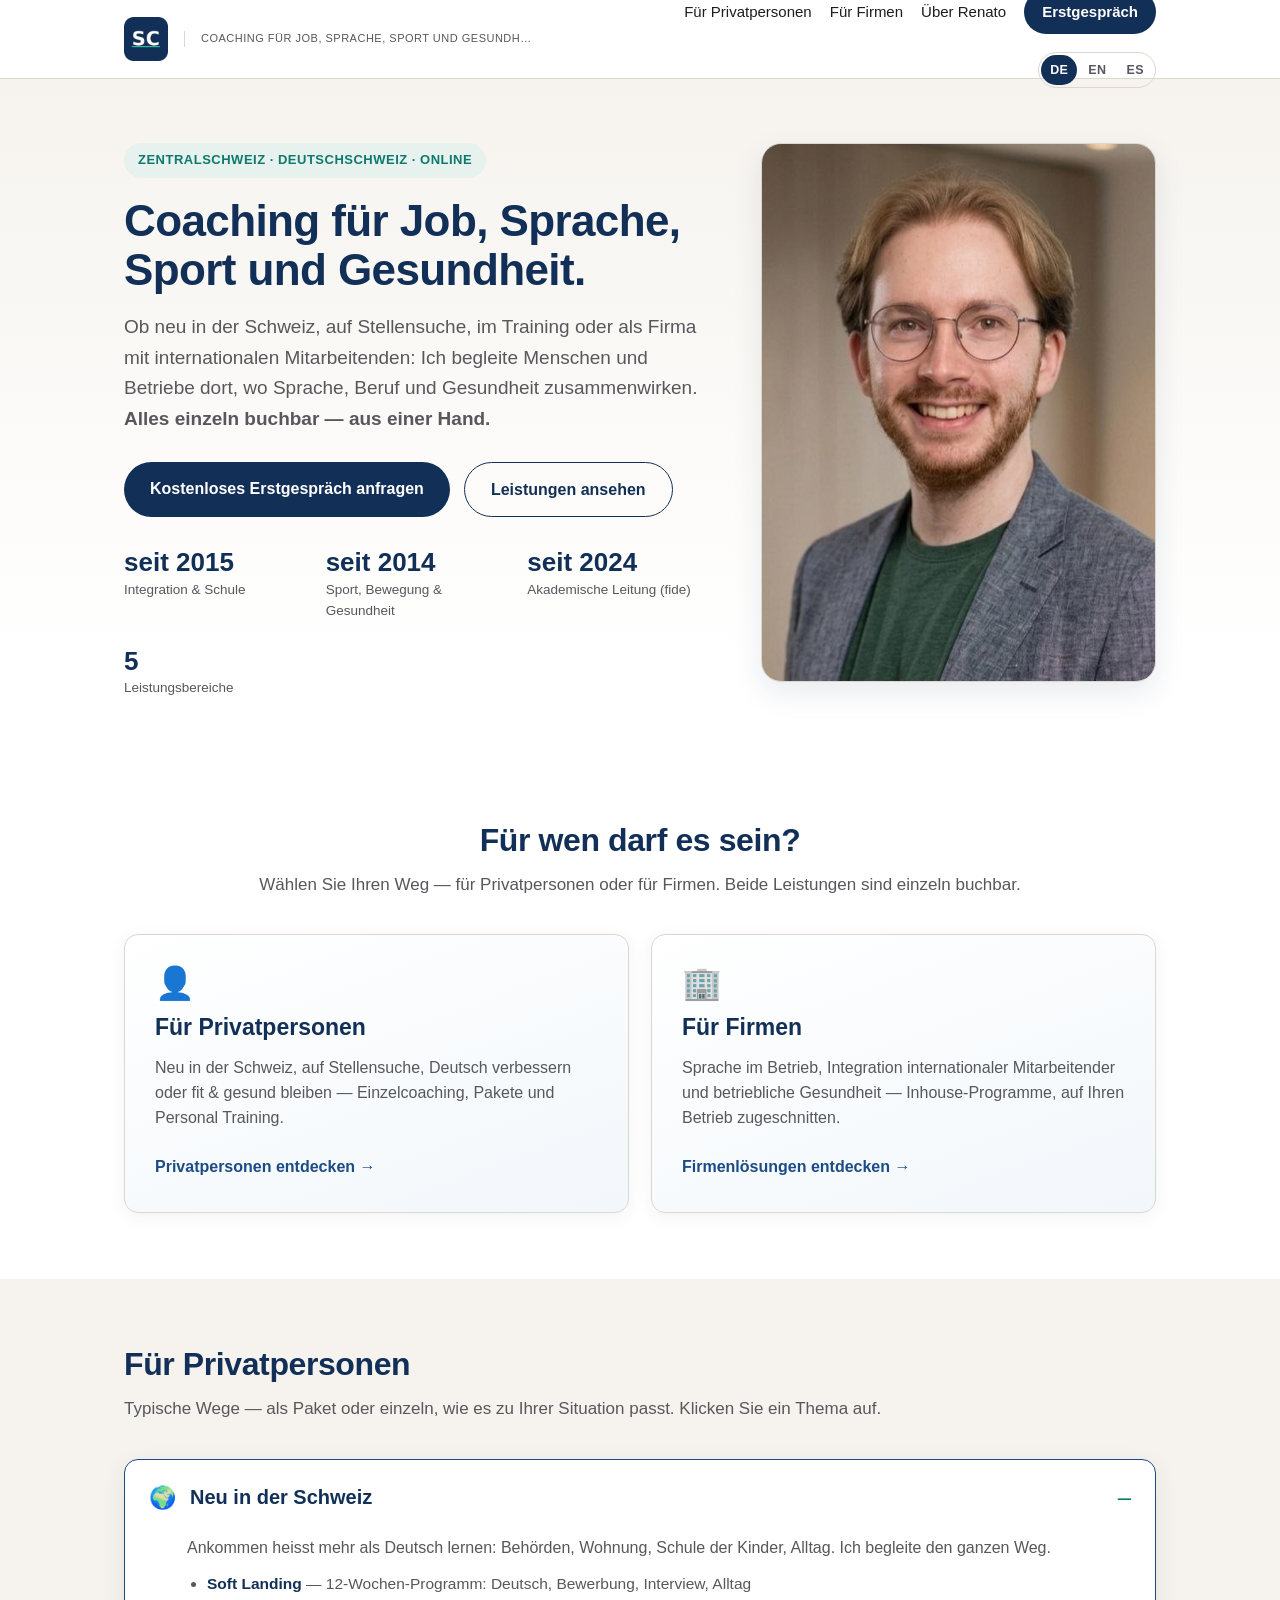
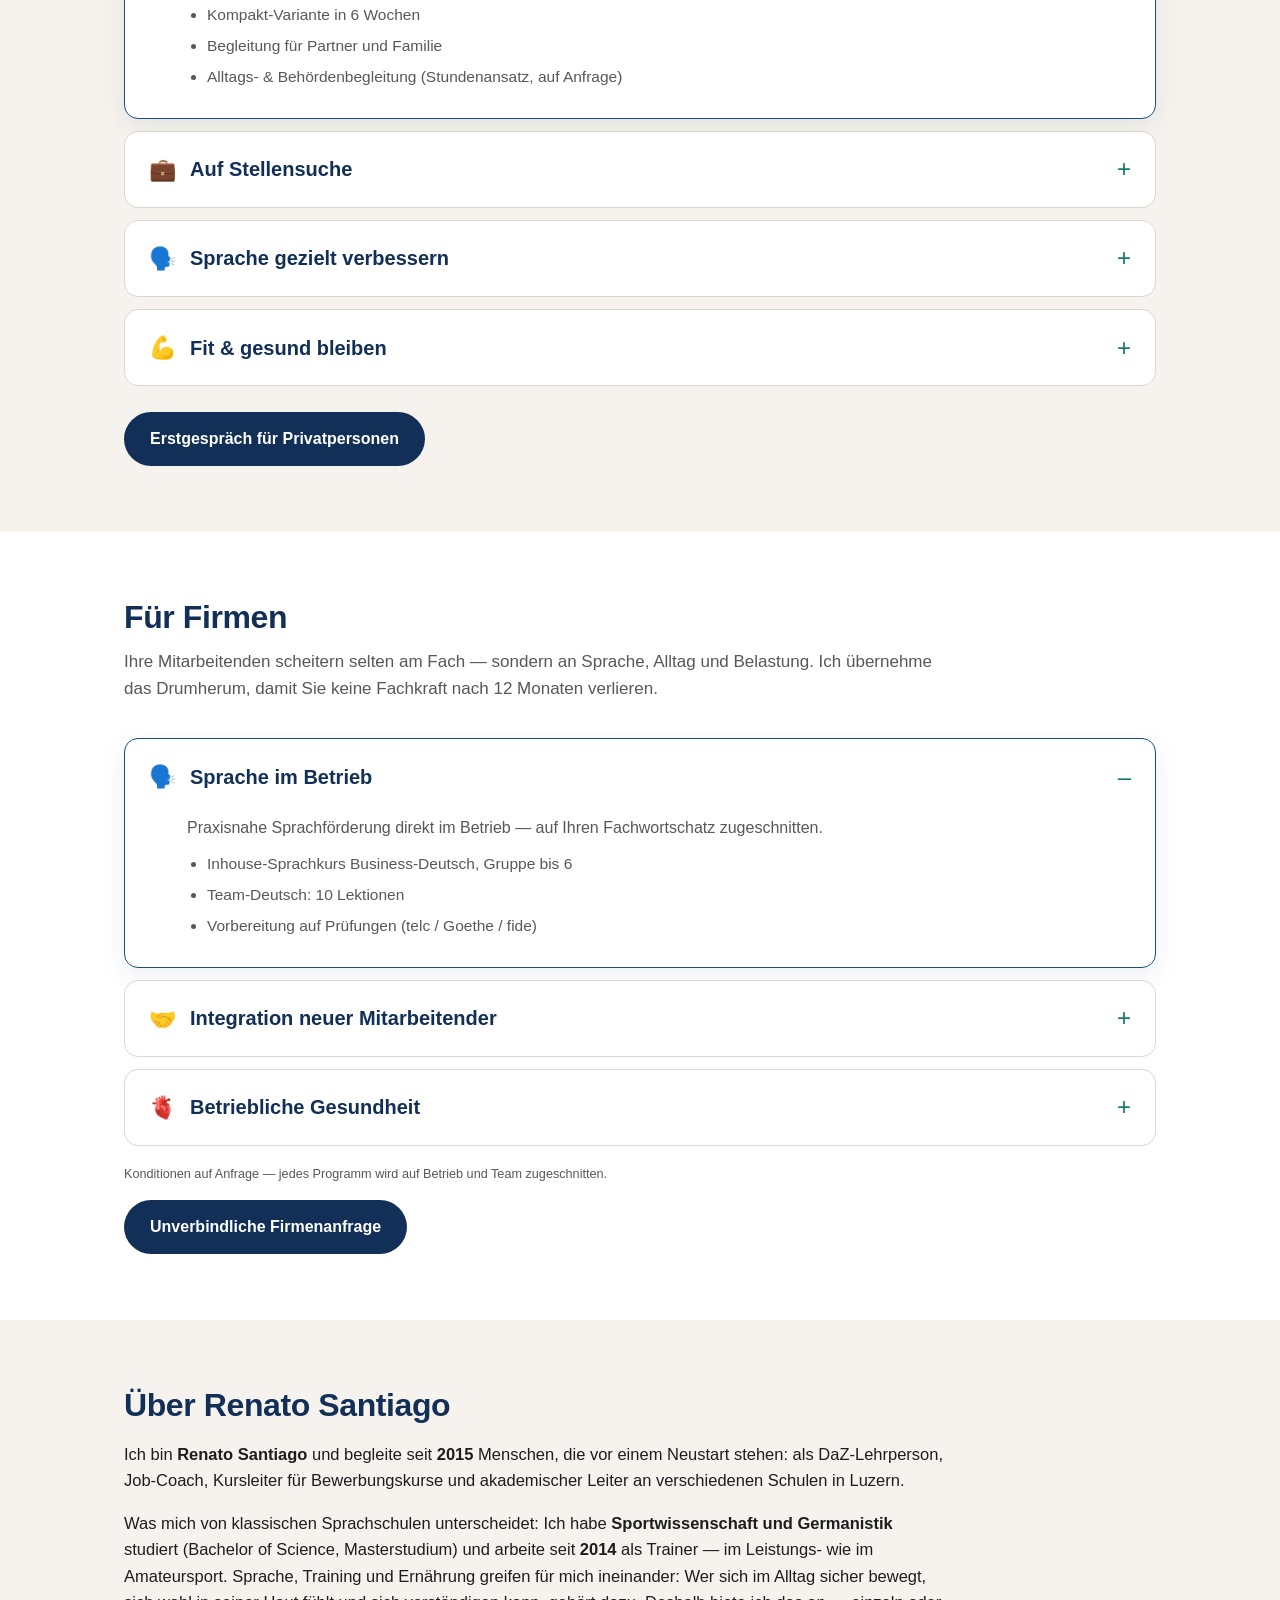
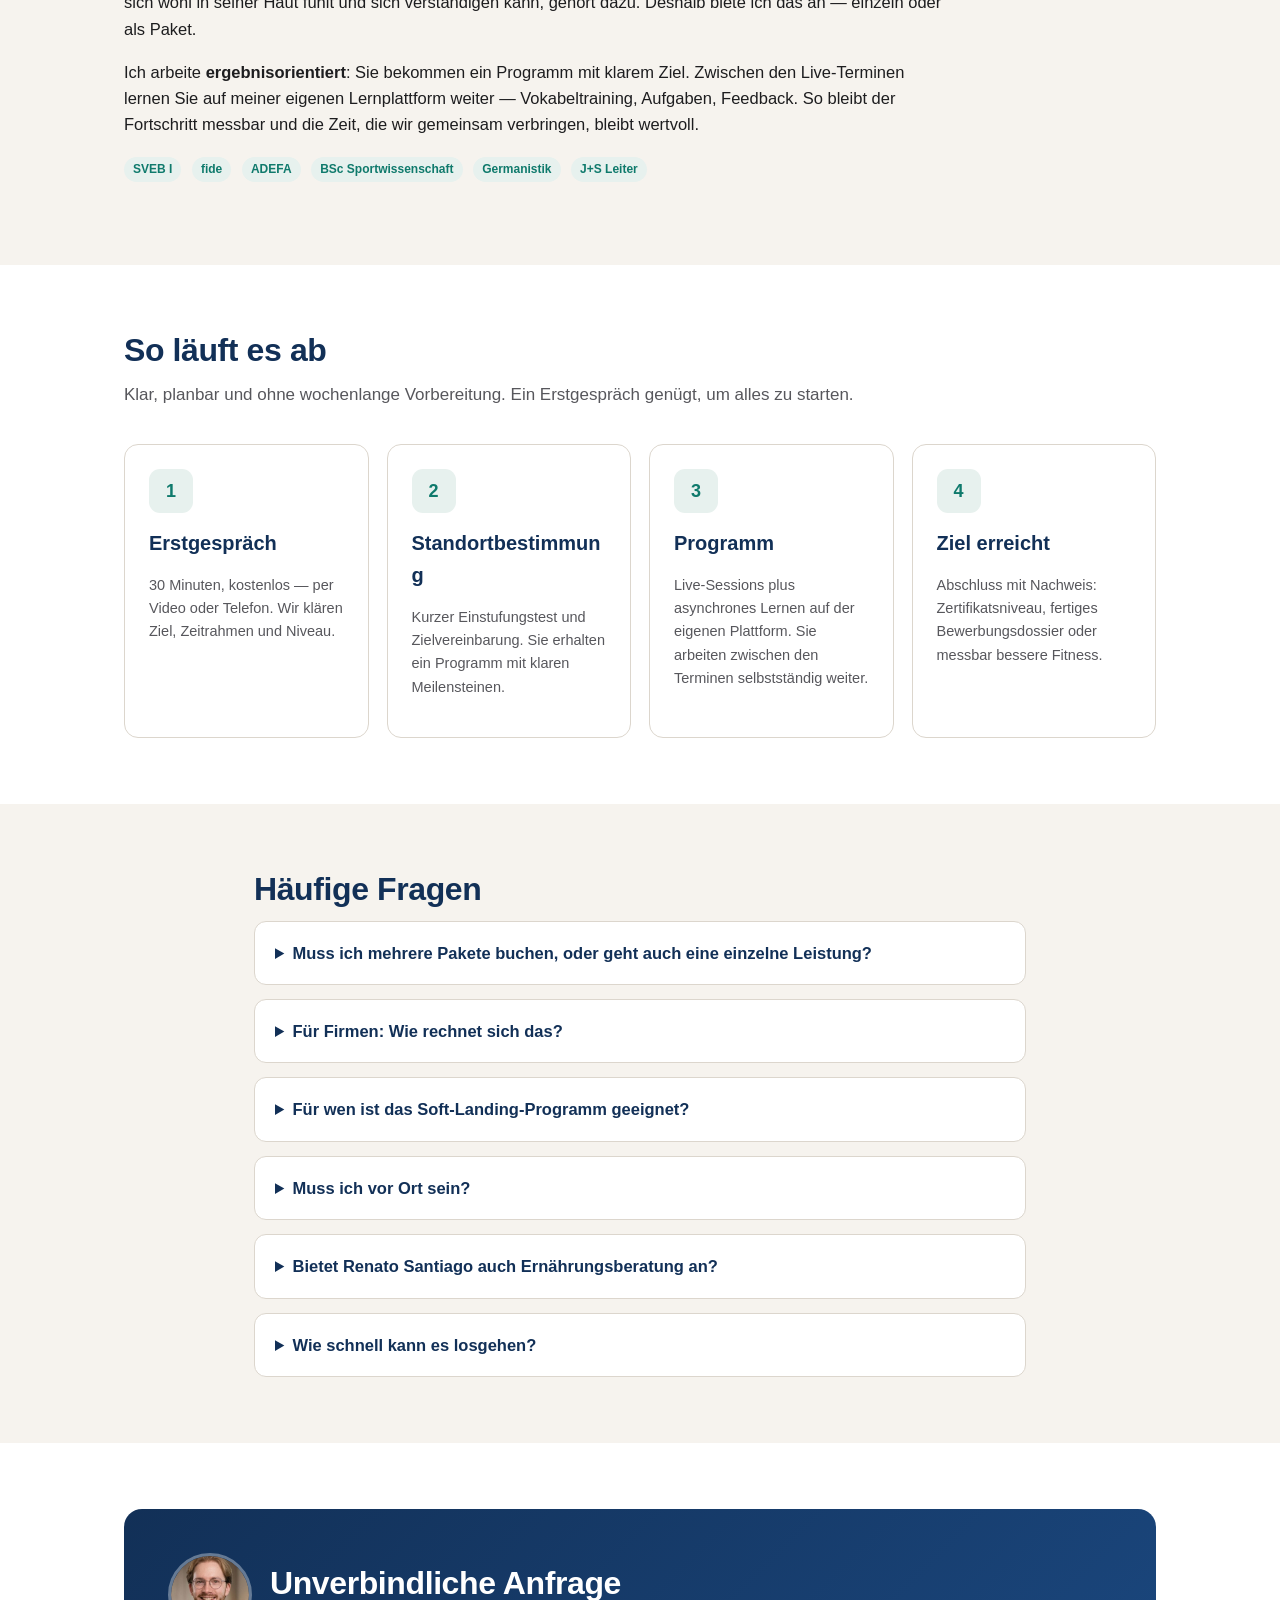
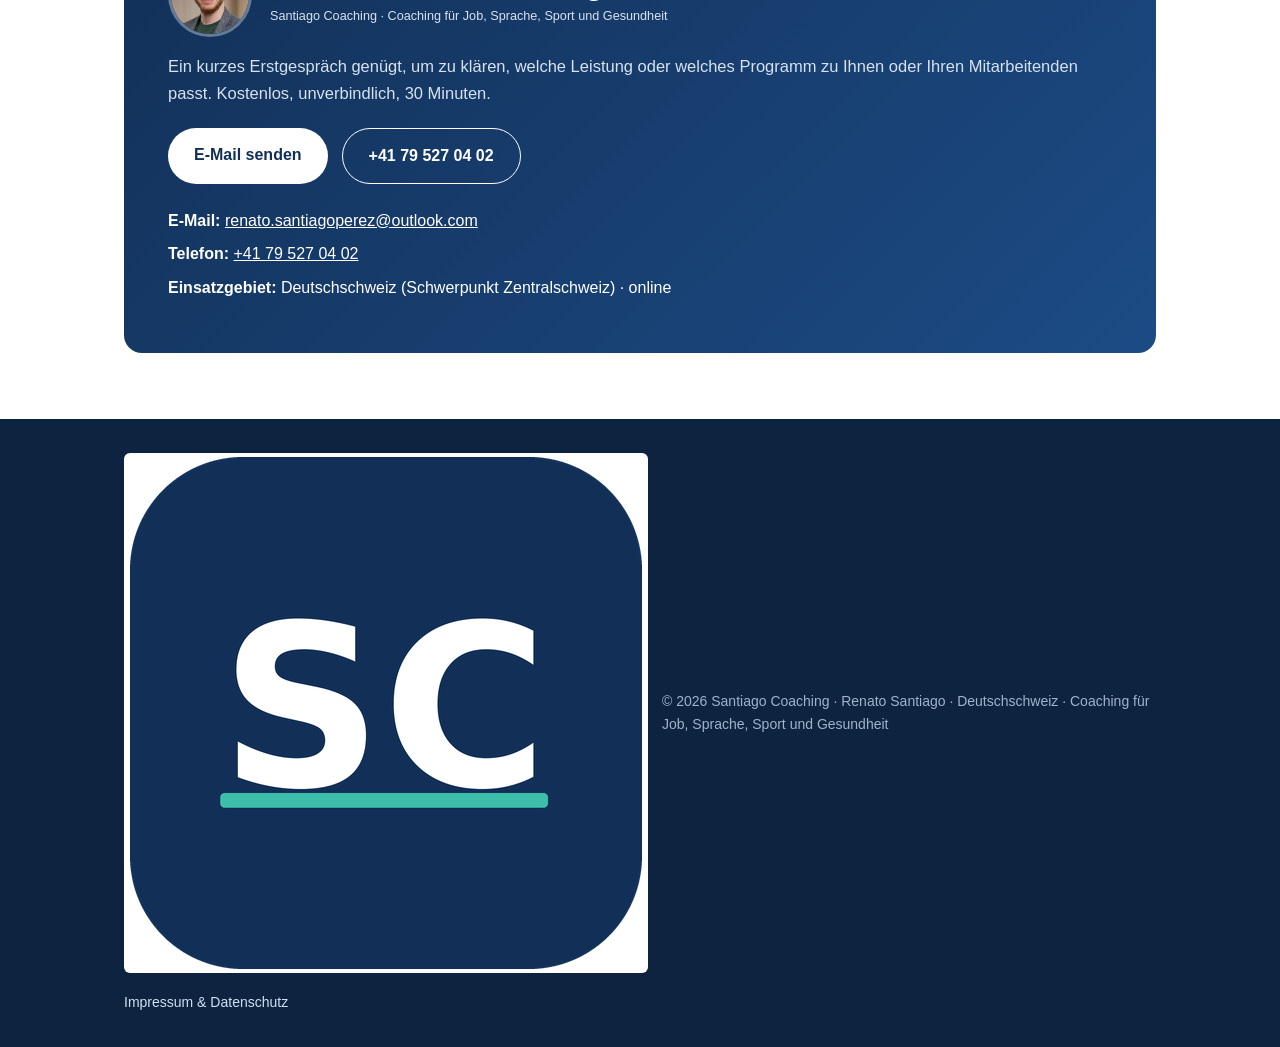
==== commit 0d805181: "Website-Umbau: Zielgruppen-Auswahl B2C/B2B, Accordions statt Scroll-Text, SEO (sitemap/robots/llms.t" ====
--- a/index.html
+++ b/index.html
@@ -3,33 +3,90 @@
 <head>
 <meta charset="utf-8">
 <meta name="viewport" content="width=device-width,initial-scale=1">
-<title>Santiago Coaching — Coaching für Job, Sprache, Sport und Gesundheit</title>
+<title>Renato Santiago – Coaching für Job, Sprache, Sport und Gesundheit | Santiago Coaching</title>
 <link rel="icon" type="image/png" href="assets/favicon-32.png">
 <link rel="apple-touch-icon" href="assets/logo-santiago-coaching-square.png">
-<meta name="description" content="Sprachkurse, Business-Deutsch, Bewerbungs- und Integrationsbegleitung sowie Bewegung, Gesundheit und Ernährungsberatung — aus einer Hand, in der Deutschschweiz. Für Privatpersonen und Firmen.">
+<meta name="description" content="Santiago Coaching — Renato Santiago, Sport- und Sprachexperte in der Deutschschweiz. Sprachkurse, Business-Deutsch, Bewerbungs- und Integrationsbegleitung, Bewegung & Gesundheit. Für Privatpersonen und Firmen, aus einer Hand.">
 <link rel="canonical" href="https://santiagocoaching.ch/">
 <link rel="alternate" hreflang="de-CH" href="https://santiagocoaching.ch/">
 <link rel="alternate" hreflang="en" href="https://santiagocoaching.ch/en/">
 <link rel="alternate" hreflang="es" href="https://santiagocoaching.ch/es/">
-<meta property="og:title" content="Santiago Coaching">
-<meta property="og:description" content="Coaching für Job, Sprache, Sport und Gesundheit — Sprachkurse, Beruf &amp; Bewerbung, Integration, Bewegung &amp; Gesundheit aus einer Hand in der Deutschschweiz.">
+<meta property="og:title" content="Renato Santiago – Coaching für Job, Sprache, Sport und Gesundheit">
+<meta property="og:description" content="Sprachkurse, Beruf & Bewerbung, Integration, Bewegung & Gesundheit — aus einer Hand in der Deutschschweiz. Für Privatpersonen und Firmen.">
 <meta property="og:type" content="website">
 <meta property="og:locale" content="de_CH">
+<meta property="og:url" content="https://santiagocoaching.ch/">
+<meta property="og:image" content="https://santiagocoaching.ch/assets/og-image.png">
+<meta name="author" content="Renato Santiago">
 <link rel="stylesheet" href="assets/style.css">
+<script type="application/ld+json">
+{
+  "@context": "https://schema.org",
+  "@graph": [
+    {
+      "@type": "ProfessionalService",
+      "@id": "https://santiagocoaching.ch/#business",
+      "name": "Santiago Coaching",
+      "alternateName": "Santiago Coaching – Renato Santiago",
+      "url": "https://santiagocoaching.ch/",
+      "image": "https://santiagocoaching.ch/assets/og-image.png",
+      "logo": "https://santiagocoaching.ch/assets/logo-santiago-coaching.png",
+      "description": "Coaching für Job, Sprache, Sport und Gesundheit. Sprachkurse, Business-Deutsch, Bewerbungs- und Integrationsbegleitung, Bewegung und Gesundheitsberatung – für Privatpersonen und Firmen in der Deutschschweiz.",
+      "slogan": "Coaching für Job, Sprache, Sport und Gesundheit",
+      "founder": { "@id": "https://santiagocoaching.ch/#renato" },
+      "areaServed": { "@type": "Country", "name": "Schweiz" },
+      "address": { "@type": "PostalAddress", "addressCountry": "CH", "addressLocality": "Horw", "addressRegion": "Luzern" },
+      "telephone": "+41 79 527 04 02",
+      "email": "renato.santiagoperez@outlook.com",
+      "priceRange": "auf Anfrage",
+      "knowsLanguage": ["de", "en", "es", "fr"],
+      "serviceType": ["Sprachkurse", "Business-Deutsch", "Bewerbungstraining", "Job-Coaching", "Integrationsbegleitung", "Personal Training", "Betriebliche Gesundheit"]
+    },
+    {
+      "@type": "Person",
+      "@id": "https://santiagocoaching.ch/#renato",
+      "name": "Renato Santiago",
+      "alternateName": "Renato Santiago Huber",
+      "jobTitle": "Coach, Sport- und Sprachexperte",
+      "url": "https://santiagocoaching.ch/",
+      "image": "https://santiagocoaching.ch/assets/avatar_renato.jpg",
+      "worksFor": { "@id": "https://santiagocoaching.ch/#business" },
+      "knowsLanguage": ["de", "en", "es", "fr"],
+      "alumniOf": [
+        { "@type": "CollegeOrUniversity", "name": "Universität Bern" },
+        { "@type": "CollegeOrUniversity", "name": "Universität Luzern" }
+      ],
+      "hasCredential": [
+        { "@type": "EducationalOccupationalCredential", "name": "SVEB I" },
+        { "@type": "EducationalOccupationalCredential", "name": "fide" },
+        { "@type": "EducationalOccupationalCredential", "name": "ADEFA" },
+        { "@type": "EducationalOccupationalCredential", "name": "Bachelor of Science (magna cum laude)" }
+      ]
+    },
+    {
+      "@type": "WebSite",
+      "@id": "https://santiagocoaching.ch/#website",
+      "url": "https://santiagocoaching.ch/",
+      "name": "Santiago Coaching",
+      "inLanguage": "de-CH",
+      "publisher": { "@id": "https://santiagocoaching.ch/#business" }
+    }
+  ]
+}
+</script>
 </head>
 <body>
 
 <header class="site">
   <div class="wrap">
-    <div class="brand">
-      <img class="logo" src="assets/logo-santiago-coaching.png" alt="Santiago Coaching" width="132" height="80">
+    <a class="brand" href="./">
+      <img class="logo" src="assets/logo-santiago-coaching.png" alt="Santiago Coaching – Renato Santiago" width="132" height="80">
       <span class="brand-sub">Coaching für Job, Sprache, Sport und Gesundheit</span>
-    </div>
+    </a>
     <nav class="main">
-      <a href="#leistungen">Leistungen</a>
-      <a href="#privat">Für Privat</a>
+      <a href="#privat">Für Privatpersonen</a>
       <a href="#firmen">Für Firmen</a>
-      <a href="#ueber">Über mich</a>
+      <a href="#ueber">Über Renato</a>
       <a class="cta" href="#kontakt">Erstgespräch</a>
       <span class="langswitch">
         <a href="./" class="active">DE</a>
@@ -53,7 +110,7 @@
       </p>
       <div class="btnrow">
         <a class="btn primary" href="#kontakt">Kostenloses Erstgespräch anfragen</a>
-        <a class="btn ghost" href="#leistungen">Leistungen ansehen</a>
+        <a class="btn ghost" href="#zielgruppen">Leistungen ansehen</a>
       </div>
       <div class="trust">
         <div><b>seit 2015</b>Integration &amp; Schule</div>
@@ -68,175 +125,143 @@
   </div>
 </div>
 
-<section id="leistungen">
-  <div class="wrap">
-    <h2>Fünf Bereiche, ein Ansprechpartner</h2>
-    <p class="sub">
-      Die meisten Anbieter in der Region machen entweder Sprache oder Bewegung.
-      Ich verbinde beides — als ausgebildeter Sportwissenschafter und Germanist,
-      Erwachsenenbildner und DaZ-Lehrperson mit SVEB I, fide und ADEFA. Jede Leistung
-      ist einzeln buchbar — von Privatpersonen genauso wie von Firmen.
-    </p>
-    <div class="grid c3 services">
-
-      <div class="card">
-        <div class="ico">1</div>
-        <h3>Sprachkurse &amp; Business&#8209;Deutsch</h3>
-        <p class="small eyebrow">für Privat &amp; Firmen</p>
-        <ul>
-          <li>Deutsch als Zweitsprache A1–C2</li>
-          <li>Business-Deutsch &amp; Fachwortschatz</li>
-          <li>Vorbereitung telc / Goethe / fide</li>
-          <li>Kleingruppen- &amp; Firmenkurse</li>
-        </ul>
-      </div>
-
-      <div class="card">
-        <div class="ico">2</div>
-        <h3>Beruf &amp; Bewerbung</h3>
-        <p class="small eyebrow">für Privat &amp; Firmen</p>
-        <ul>
-          <li>CV, Motivations&shy;schreiben, Dossier</li>
-          <li>Bewerbungstraining für den CH-Markt</li>
-          <li>Interview-Simulation und Feedback</li>
-          <li>Job-Coaching &amp; Standortbestimmung</li>
-        </ul>
-      </div>
-
-      <div class="card">
-        <div class="ico">3</div>
-        <h3>Integration &amp; Alltag</h3>
-        <p class="small eyebrow">für Privat &amp; Firmen</p>
-        <ul>
-          <li>Behörden-, Wohnungs- &amp; Versicherungsbegleitung</li>
-          <li>Briefe, Formulare &amp; Anträge verstehen und ausfüllen</li>
-          <li>Unterstützung für Partner &amp; Familie (auch Arbeitssuche)</li>
-          <li>Schule &amp; Kinder: Anmeldung, Hausaufgaben, Lehrpersonen</li>
-          <li>Vereine, Sport &amp; Musik — Kinder und Erwachsene</li>
-          <li>Alltag organisieren: Budget, Arzttermine, Nachbarschaft</li>
-        </ul>
-      </div>
-
-      <div class="card">
-        <div class="ico">4</div>
-        <h3>Bewegung &amp; Gesundheit</h3>
-        <p class="small eyebrow">für Privat &amp; Firmen</p>
-        <ul>
-          <li>Personal Training, individuell</li>
-          <li>Gesundheits&shy;prävention: Haltung, Rücken, Ergonomie</li>
-          <li>Gesund altern: Kraft &amp; Balance</li>
-          <li>Ernährungsberatung &amp; Alltagsgewohnheiten</li>
-        </ul>
-      </div>
-
-
-      <div class="card">
-        <div class="ico">5</div>
-        <h3>Betriebliche Gesundheit</h3>
-        <p class="small eyebrow">für Firmen</p>
-        <ul>
-          <li>BGM-Einstiegsanalyse mit Bericht</li>
-          <li>Bewegungspausen &amp; Ergonomie</li>
-          <li>Ergonomiecoaching am Arbeitsplatz</li>
-          <li>Gesundheitstage &amp; Jahresbegleitung</li>
-        </ul>
-      </div>
-
-      <div class="card cta-card">
-        <div class="ico">+</div>
-        <h3>Alles aus einer Hand</h3>
-        <p class="small eyebrow">Kombination &amp; Beratung</p>
-        <ul>
-          <li>Mehrere Bereiche kombiniert</li>
-          <li>Kostenloses Erstgespräch</li>
-        </ul>
-        <a class="btn primary" href="#kontakt" style="margin-top:auto">Erstgespräch anfragen</a>
-      </div>
-
-    </div>
-  </div>
-</section>
-
+<!-- ZIELGRUPPEN-WAHL: B2C vs B2B -->
+<section id="zielgruppen">
+  <div class="wrap">
+    <h2 style="text-align:center">Für wen darf es sein?</h2>
+    <p class="sub" style="text-align:center;margin-left:auto;margin-right:auto">
+      Wählen Sie Ihren Weg — für Privatpersonen oder für Firmen. Beide Leistungen sind einzeln buchbar.
+    </p>
+    <div class="grid c2 paths">
+      <a class="path-card" href="#privat">
+        <span class="path-ico">👤</span>
+        <h3>Für Privatpersonen</h3>
+        <p>Neu in der Schweiz, auf Stellensuche, Deutsch verbessern oder fit &amp; gesund bleiben — Einzelcoaching, Pakete und Personal Training.</p>
+        <span class="path-cta">Privatpersonen entdecken →</span>
+      </a>
+      <a class="path-card" href="#firmen">
+        <span class="path-ico">🏢</span>
+        <h3>Für Firmen</h3>
+        <p>Sprache im Betrieb, Integration internationaler Mitarbeitender und betriebliche Gesundheit — Inhouse-Programme, auf Ihren Betrieb zugeschnitten.</p>
+        <span class="path-cta">Firmenlösungen entdecken →</span>
+      </a>
+    </div>
+  </div>
+</section>
+
+<!-- B2C -->
 <section class="alt" id="privat">
   <div class="wrap">
     <h2>Für Privatpersonen</h2>
-    <p class="sub">Typische Wege — als Paket oder einzeln, wie es zu Ihrer Situation passt.</p>
-    <div class="grid c4">
-      <div class="card">
-        <h3>Neu in der Schweiz</h3>
-        <ul>
-          <li><strong>Soft Landing</strong> — 12-Wochen-Programm: Deutsch, Bewerbung, Interview, Alltag</li>
-          <li>Kompakt-Variante in 6 Wochen</li>
-          <li>Begleitung für Partner und Familie</li>
-          <li>Alltags- &amp; Behördenbegleitung (Stundenansatz, auf Anfrage)</li>
-        </ul>
-      </div>
-      <div class="card">
-        <h3>Auf Stellensuche</h3>
-        <ul>
-          <li><strong>Bewerbungs-Sprint</strong> — Dossier, Training, Interview</li>
-          <li>CV- und Motivations&shy;schreiben-Redesign</li>
-          <li>LinkedIn- und Bewerbungsprofil</li>
-        </ul>
-      </div>
-      <div class="card">
-        <h3>Sprache gezielt verbessern</h3>
-        <ul>
-          <li><strong>Deutsch Intensiv</strong> — 10 Lektionen Einzel</li>
-          <li>Business-Deutsch &amp; Fachwortschatz</li>
-          <li>Prüfungsvorbereitung telc / Goethe / fide</li>
-        </ul>
-      </div>
-      <div class="card">
-        <h3>Fit &amp; gesund bleiben</h3>
-        <ul>
-          <li><strong>Fit &amp; Gesund</strong> — Training + Ernährung, 8 Wochen</li>
-          <li><strong>Gesund altern</strong> — Kraft, Balance, Mobilität</li>
-          <li>Personal Training oder Trainingsplan solo</li>
-        </ul>
-      </div>
-    </div>
-  </div>
-</section>
-
-
-<section class="alt" id="firmen">
+    <p class="sub">Typische Wege — als Paket oder einzeln, wie es zu Ihrer Situation passt. Klicken Sie ein Thema auf.</p>
+    <div class="accordion">
+
+      <details open>
+        <summary><span class="acc-ico">🌍</span><h3>Neu in der Schweiz</h3></summary>
+        <div class="acc-body">
+          <p>Ankommen heisst mehr als Deutsch lernen: Behörden, Wohnung, Schule der Kinder, Alltag. Ich begleite den ganzen Weg.</p>
+          <ul>
+            <li><strong>Soft Landing</strong> — 12-Wochen-Programm: Deutsch, Bewerbung, Interview, Alltag</li>
+            <li>Kompakt-Variante in 6 Wochen</li>
+            <li>Begleitung für Partner und Familie</li>
+            <li>Alltags- &amp; Behördenbegleitung (Stundenansatz, auf Anfrage)</li>
+          </ul>
+        </div>
+      </details>
+
+      <details>
+        <summary><span class="acc-ico">💼</span><h3>Auf Stellensuche</h3></summary>
+        <div class="acc-body">
+          <p>Vom CV bis zum Interview — ein Dossier, das im Schweizer Markt funktioniert.</p>
+          <ul>
+            <li><strong>Bewerbungs-Sprint</strong> — Dossier, Training, Interview</li>
+            <li>CV- und Motivationsschreiben-Redesign</li>
+            <li>LinkedIn- und Bewerbungsprofil</li>
+          </ul>
+        </div>
+      </details>
+
+      <details>
+        <summary><span class="acc-ico">🗣️</span><h3>Sprache gezielt verbessern</h3></summary>
+        <div class="acc-body">
+          <p>Ob Alltagsdeutsch, Business-Deutsch oder Prüfungsvorbereitung — auf Ihr Niveau zugeschnitten.</p>
+          <ul>
+            <li><strong>Deutsch Intensiv</strong> — 10 Lektionen Einzel</li>
+            <li>Business-Deutsch &amp; Fachwortschatz</li>
+            <li>Prüfungsvorbereitung telc / Goethe / fide</li>
+            <li>Deutsch als Zweitsprache A1–C2</li>
+          </ul>
+        </div>
+      </details>
+
+      <details>
+        <summary><span class="acc-ico">💪</span><h3>Fit &amp; gesund bleiben</h3></summary>
+        <div class="acc-body">
+          <p>Training und Ernährung, die in den Alltag passen — nicht umgekehrt.</p>
+          <ul>
+            <li><strong>Fit &amp; Gesund</strong> — Training + Ernährung, 8 Wochen</li>
+            <li><strong>Gesund altern</strong> — Kraft, Balance, Mobilität</li>
+            <li>Personal Training oder Trainingsplan solo</li>
+            <li>Ernährungsberatung &amp; Alltagsgewohnheiten</li>
+          </ul>
+        </div>
+      </details>
+
+    </div>
+    <div class="btnrow" style="margin-top:26px">
+      <a class="btn primary" href="#kontakt">Erstgespräch für Privatpersonen</a>
+    </div>
+  </div>
+</section>
+
+<!-- B2B -->
+<section id="firmen">
   <div class="wrap">
     <h2>Für Firmen</h2>
     <p class="sub">
       Ihre Mitarbeitenden scheitern selten am Fach — sondern an Sprache, Alltag und Belastung.
       Ich übernehme das Drumherum, damit Sie keine Fachkraft nach 12 Monaten verlieren.
     </p>
-    <div class="grid c3">
-      <div class="card">
-        <div class="ico">1</div>
-        <h3>Sprache im Betrieb</h3>
-        <ul>
-          <li>Inhouse-Sprachkurs Business-Deutsch, Gruppe bis 6</li>
-          <li>Team-Deutsch: 10 Lektionen</li>
-          <li>Vorbereitung auf Prüfungen</li>
-        </ul>
-      </div>
-      <div class="card">
-        <div class="ico">2</div>
-        <h3>Integration neuer Mitarbeitender</h3>
-        <ul>
-          <li>Programm aus Sprache und Alltag</li>
-          <li>Behörden-, Wohnungs- und Versicherungsbegleitung</li>
-          <li>Hilfe bei Briefen, Formularen und Anträgen</li>
-          <li>Begleitung für Partner und Familie</li>
-          <li>Unterstützung bei Schule, Kindern, Vereinen</li>
-        </ul>
-      </div>
-      <div class="card">
-        <div class="ico">3</div>
-        <h3>Betriebliche Gesundheit</h3>
-        <ul>
-          <li>BGM-Einstiegsanalyse mit Bericht</li>
-          <li>Bewegungspausen, Ergonomie, Stress-Workshops</li>
-          <li>Gesundheitstage &amp; Jahresbegleitung</li>
-        </ul>
-      </div>
+    <div class="accordion">
+
+      <details open>
+        <summary><span class="acc-ico">🗣️</span><h3>Sprache im Betrieb</h3></summary>
+        <div class="acc-body">
+          <p>Praxisnahe Sprachförderung direkt im Betrieb — auf Ihren Fachwortschatz zugeschnitten.</p>
+          <ul>
+            <li>Inhouse-Sprachkurs Business-Deutsch, Gruppe bis 6</li>
+            <li>Team-Deutsch: 10 Lektionen</li>
+            <li>Vorbereitung auf Prüfungen (telc / Goethe / fide)</li>
+          </ul>
+        </div>
+      </details>
+
+      <details>
+        <summary><span class="acc-ico">🤝</span><h3>Integration neuer Mitarbeitender</h3></summary>
+        <div class="acc-body">
+          <p>Ein fehlgeschlagener Auslandseinsatz kostet ein Vielfaches des Integrationsprogramms. Ich sichere den Ankommensprozess ab.</p>
+          <ul>
+            <li>Programm aus Sprache und Alltag</li>
+            <li>Behörden-, Wohnungs- und Versicherungsbegleitung</li>
+            <li>Hilfe bei Briefen, Formularen und Anträgen</li>
+            <li>Begleitung für Partner und Familie</li>
+            <li>Unterstützung bei Schule, Kindern, Vereinen</li>
+          </ul>
+        </div>
+      </details>
+
+      <details>
+        <summary><span class="acc-ico">🫀</span><h3>Betriebliche Gesundheit</h3></summary>
+        <div class="acc-body">
+          <p>Gesunde Mitarbeitende sind produktiver und bleiben länger. Programme, die sich rechnen.</p>
+          <ul>
+            <li>BGM-Einstiegsanalyse mit Bericht</li>
+            <li>Bewegungspausen, Ergonomie, Stress-Workshops</li>
+            <li>Gesundheitstage &amp; Jahresbegleitung</li>
+          </ul>
+        </div>
+      </details>
+
     </div>
     <p class="small" style="margin-top:18px">Konditionen auf Anfrage — jedes Programm wird auf Betrieb und Team zugeschnitten.</p>
     <div class="btnrow" style="margin-top:16px">
@@ -245,35 +270,11 @@
   </div>
 </section>
 
-<section class="alt" id="ablauf">
-  <div class="wrap">
-    <h2>So läuft es ab</h2>
-    <p class="sub">Klar, planbar und ohne wochenlange Vorbereitung. Ein Erstgespräch genügt, um alles zu starten.</p>
-    <div class="steps">
-      <div class="step">
-        <h3>Erstgespräch</h3>
-        <p class="small">30 Minuten, kostenlos — per Video oder Telefon. Wir klären Ziel, Zeitrahmen und Niveau.</p>
-      </div>
-      <div class="step">
-        <h3>Standortbestimmung</h3>
-        <p class="small">Kurzer Einstufungstest und Zielvereinbarung. Sie erhalten ein Programm mit klaren Meilensteinen.</p>
-      </div>
-      <div class="step">
-        <h3>Programm</h3>
-        <p class="small">Live-Sessions plus asynchrones Lernen auf der eigenen Plattform. Sie arbeiten zwischen den Terminen selbstständig weiter.</p>
-      </div>
-      <div class="step">
-        <h3>Ziel erreicht</h3>
-        <p class="small">Abschluss mit Nachweis: Zertifikatsniveau, fertiges Bewerbungsdossier oder messbar bessere Fitness.</p>
-      </div>
-    </div>
-  </div>
-</section>
-
+<!-- ÜBER -->
 <section class="alt" id="ueber">
   <div class="wrap">
     <div class="narrow">
-    <h2>Über mich</h2>
+    <h2>Über Renato Santiago</h2>
     <p>
       Ich bin <strong>Renato Santiago</strong> und begleite seit <strong>2015</strong> Menschen,
       die vor einem Neustart stehen: als DaZ-Lehrperson, Job-Coach, Kursleiter für Bewerbungskurse
@@ -304,7 +305,34 @@
   </div>
 </section>
 
-<section id="faq">
+<!-- ABLAUF -->
+<section id="ablauf">
+  <div class="wrap">
+    <h2>So läuft es ab</h2>
+    <p class="sub">Klar, planbar und ohne wochenlange Vorbereitung. Ein Erstgespräch genügt, um alles zu starten.</p>
+    <div class="steps">
+      <div class="step">
+        <h3>Erstgespräch</h3>
+        <p class="small">30 Minuten, kostenlos — per Video oder Telefon. Wir klären Ziel, Zeitrahmen und Niveau.</p>
+      </div>
+      <div class="step">
+        <h3>Standortbestimmung</h3>
+        <p class="small">Kurzer Einstufungstest und Zielvereinbarung. Sie erhalten ein Programm mit klaren Meilensteinen.</p>
+      </div>
+      <div class="step">
+        <h3>Programm</h3>
+        <p class="small">Live-Sessions plus asynchrones Lernen auf der eigenen Plattform. Sie arbeiten zwischen den Terminen selbstständig weiter.</p>
+      </div>
+      <div class="step">
+        <h3>Ziel erreicht</h3>
+        <p class="small">Abschluss mit Nachweis: Zertifikatsniveau, fertiges Bewerbungsdossier oder messbar bessere Fitness.</p>
+      </div>
+    </div>
+  </div>
+</section>
+
+<!-- FAQ -->
+<section class="alt" id="faq">
   <div class="wrap narrow">
     <h2>Häufige Fragen</h2>
     <div class="faq">
@@ -325,7 +353,7 @@
         <p>Nein. Die Live-Sessions finden per Video statt, die Lernplattform nutzen Sie zeitunabhängig. Vor-Ort-Termine in der Deutschschweiz sind auf Wunsch möglich, zum Beispiel für Bewerbungs- oder Behördenbegleitung.</p>
       </details>
       <details>
-        <summary>Bieten Sie auch Ernährungsberatung an?</summary>
+        <summary>Bietet Renato Santiago auch Ernährungsberatung an?</summary>
         <p>Ja — als Beratung zu Gewohnheiten, Alltagstauglichkeit und Sporternährung. Keine Ernährungs<em>therapie</em>, keine Heilbehandlung und keine Krankenkassenabrechnung. Braucht jemand medizinische Ernährung, verweise ich an eine anerkannte Fachperson.</p>
       </details>
       <details>
@@ -336,11 +364,12 @@
   </div>
 </section>
 
-<section class="alt" id="kontakt">
+<!-- KONTAKT -->
+<section id="kontakt">
   <div class="wrap">
     <div class="contact-box">
       <div class="contact-head">
-        <img class="contact-avatar" src="assets/avatar_renato.jpg" alt="Santiago Coaching" width="96" height="96">
+        <img class="contact-avatar" src="assets/avatar_renato.jpg" alt="Renato Santiago – Santiago Coaching" width="96" height="96">
         <div>
           <h2 style="margin-bottom:4px">Unverbindliche Anfrage</h2>
           <p class="small" style="margin:0">Santiago Coaching · Coaching für Job, Sprache, Sport und Gesundheit</p>
@@ -364,7 +393,7 @@
   <div class="wrap">
     <div class="foot-brand">
       <img src="assets/logo-santiago-coaching.png" alt="Santiago Coaching" height="34">
-      <span>© 2026 Santiago Coaching · Deutschschweiz · Coaching für Job, Sprache, Sport und Gesundheit</span>
+      <span>© 2026 Santiago Coaching · Renato Santiago · Deutschschweiz · Coaching für Job, Sprache, Sport und Gesundheit</span>
     </div>
     <div>
       <a href="impressum.html">Impressum &amp; Datenschutz</a>
--- a/assets/style.css
+++ b/assets/style.css
@@ -327,3 +327,52 @@
 @media (max-width:400px){
   .grid.c4,.grid.c3,.grid.c5,.grid.c2,.steps,.services,.grid.c3.services{grid-template-columns:1fr}
 }
+
+/* ---------- Zielgruppen-Pfad-Kacheln (B2C / B2B) ---------- */
+.paths{margin-top:8px}
+.path-card{
+  display:flex;flex-direction:column;gap:10px;text-decoration:none;color:inherit;
+  background:linear-gradient(160deg,#ffffff,#f2f7fb);
+  border:1.5px solid var(--line);border-radius:var(--radius);
+  padding:32px 30px;box-shadow:0 4px 18px rgba(18,48,87,.06);
+  transition:transform .16s ease,box-shadow .16s ease,border-color .16s ease;
+}
+.path-card:hover{transform:translateY(-3px);box-shadow:0 14px 34px rgba(18,48,87,.13);border-color:var(--navy-2);text-decoration:none}
+.path-ico{font-size:32px;line-height:1}
+.path-card h3{font-size:23px;margin:0;color:var(--navy)}
+.path-card p{color:var(--grey);font-size:16px;margin:0;line-height:1.55}
+.path-cta{margin-top:auto;padding-top:14px;font-weight:700;color:var(--navy-2);font-size:16px}
+.path-card:hover .path-cta{text-decoration:underline}
+
+/* ---------- Accordion (aufklappbare Themenbereiche) ---------- */
+.accordion{display:grid;gap:12px}
+.accordion details{
+  background:#fff;border:1px solid var(--line);border-radius:14px;padding:0;overflow:hidden;
+  transition:border-color .15s ease,box-shadow .15s ease;
+}
+.accordion details[open]{border-color:var(--navy-2);box-shadow:0 8px 26px rgba(18,48,87,.08)}
+.accordion summary{
+  display:flex;align-items:center;gap:14px;cursor:pointer;list-style:none;
+  padding:20px 24px;font-weight:600;color:var(--navy);
+}
+.accordion summary::-webkit-details-marker{display:none}
+.accordion summary::after{
+  content:"+";margin-left:auto;font-size:24px;font-weight:400;color:var(--teal);
+  transition:transform .18s ease;flex:none;line-height:1;
+}
+.accordion details[open] summary::after{content:"–";}
+.accordion summary h3{margin:0;font-size:20px;color:var(--navy);display:inline}
+.accordion summary:hover{background:#f4f8fc}
+.acc-ico{font-size:22px;flex:none}
+.acc-body{padding:0 24px 22px 62px}
+.acc-body p{margin:0 0 12px;color:var(--grey);font-size:16px}
+.acc-body ul{margin:0;padding-left:20px;color:var(--grey);font-size:15.5px}
+.acc-body li{margin-bottom:6px}
+.acc-body li strong{color:var(--navy)}
+@media (max-width:560px){
+  .path-card{padding:24px 22px}
+  .path-card h3{font-size:20px}
+  .accordion summary{padding:16px 18px;gap:10px}
+  .accordion summary h3{font-size:17.5px}
+  .acc-body{padding:0 18px 18px 18px}
+}
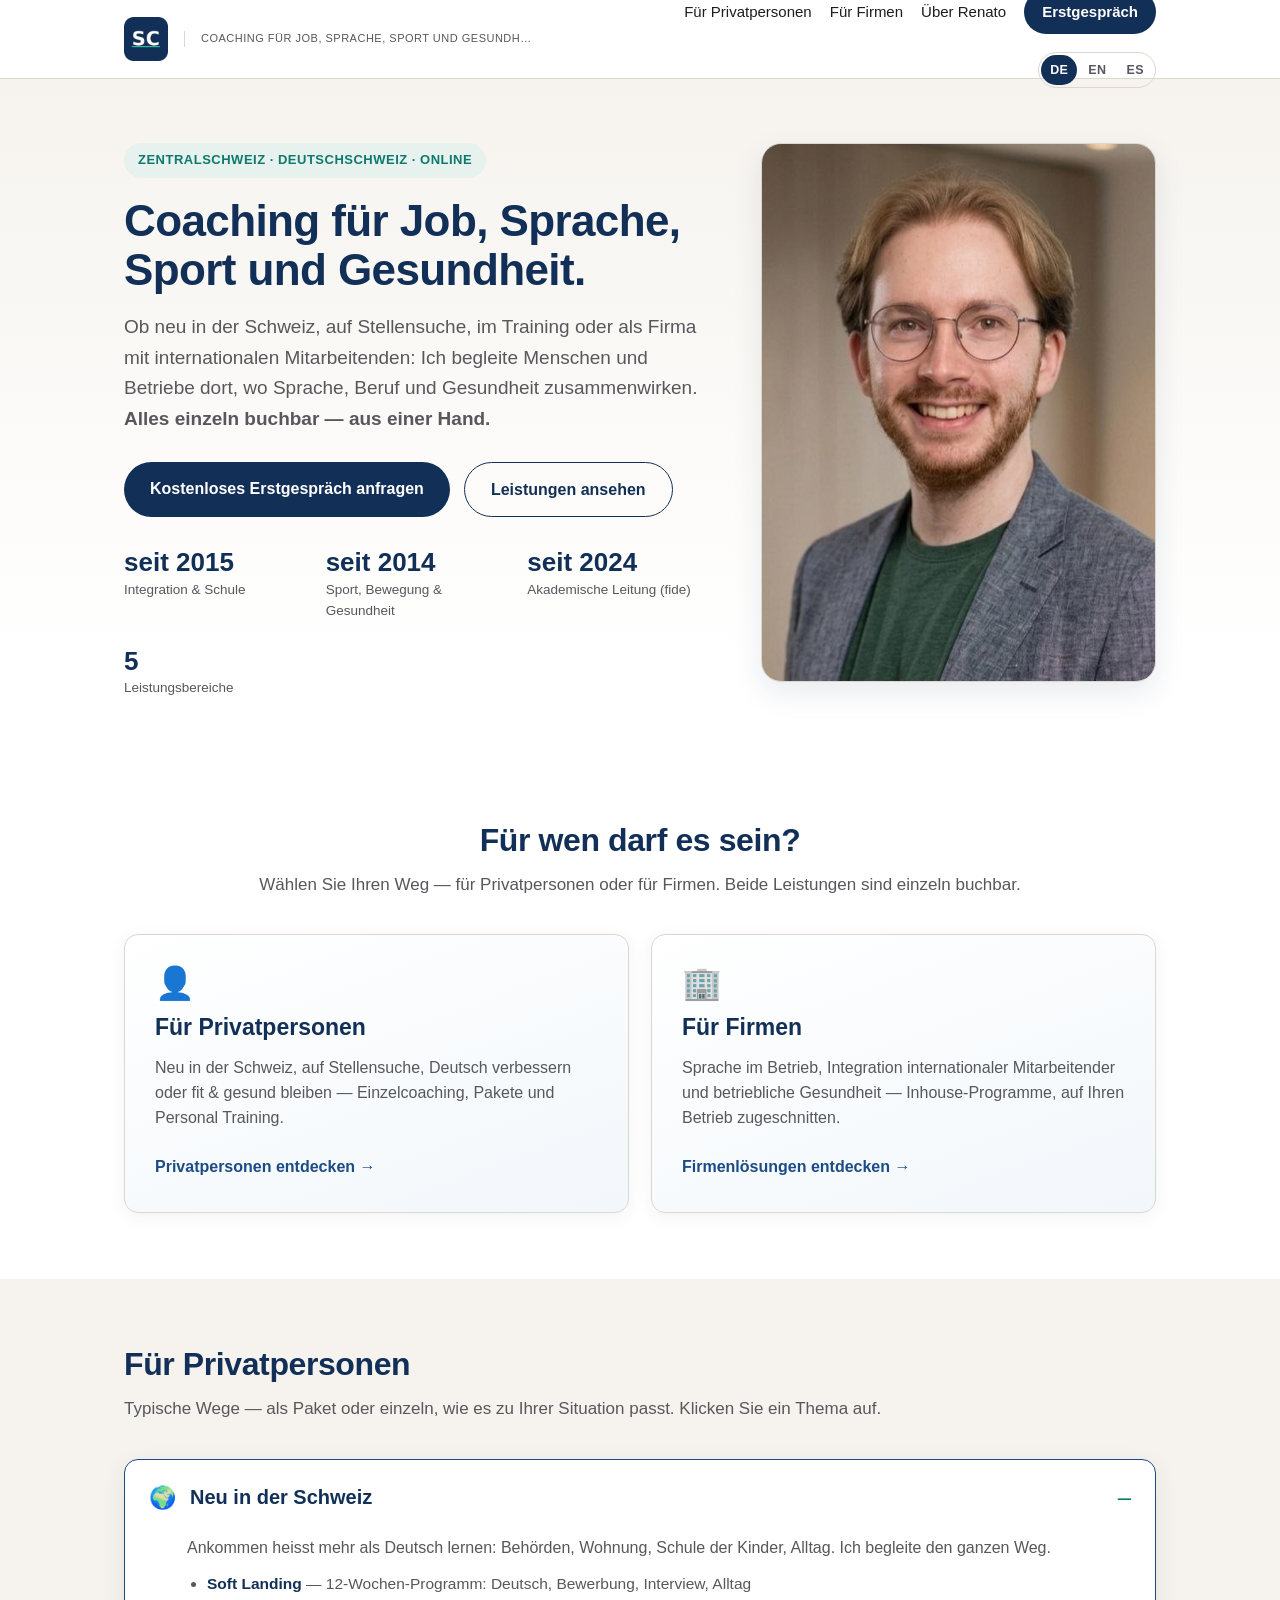
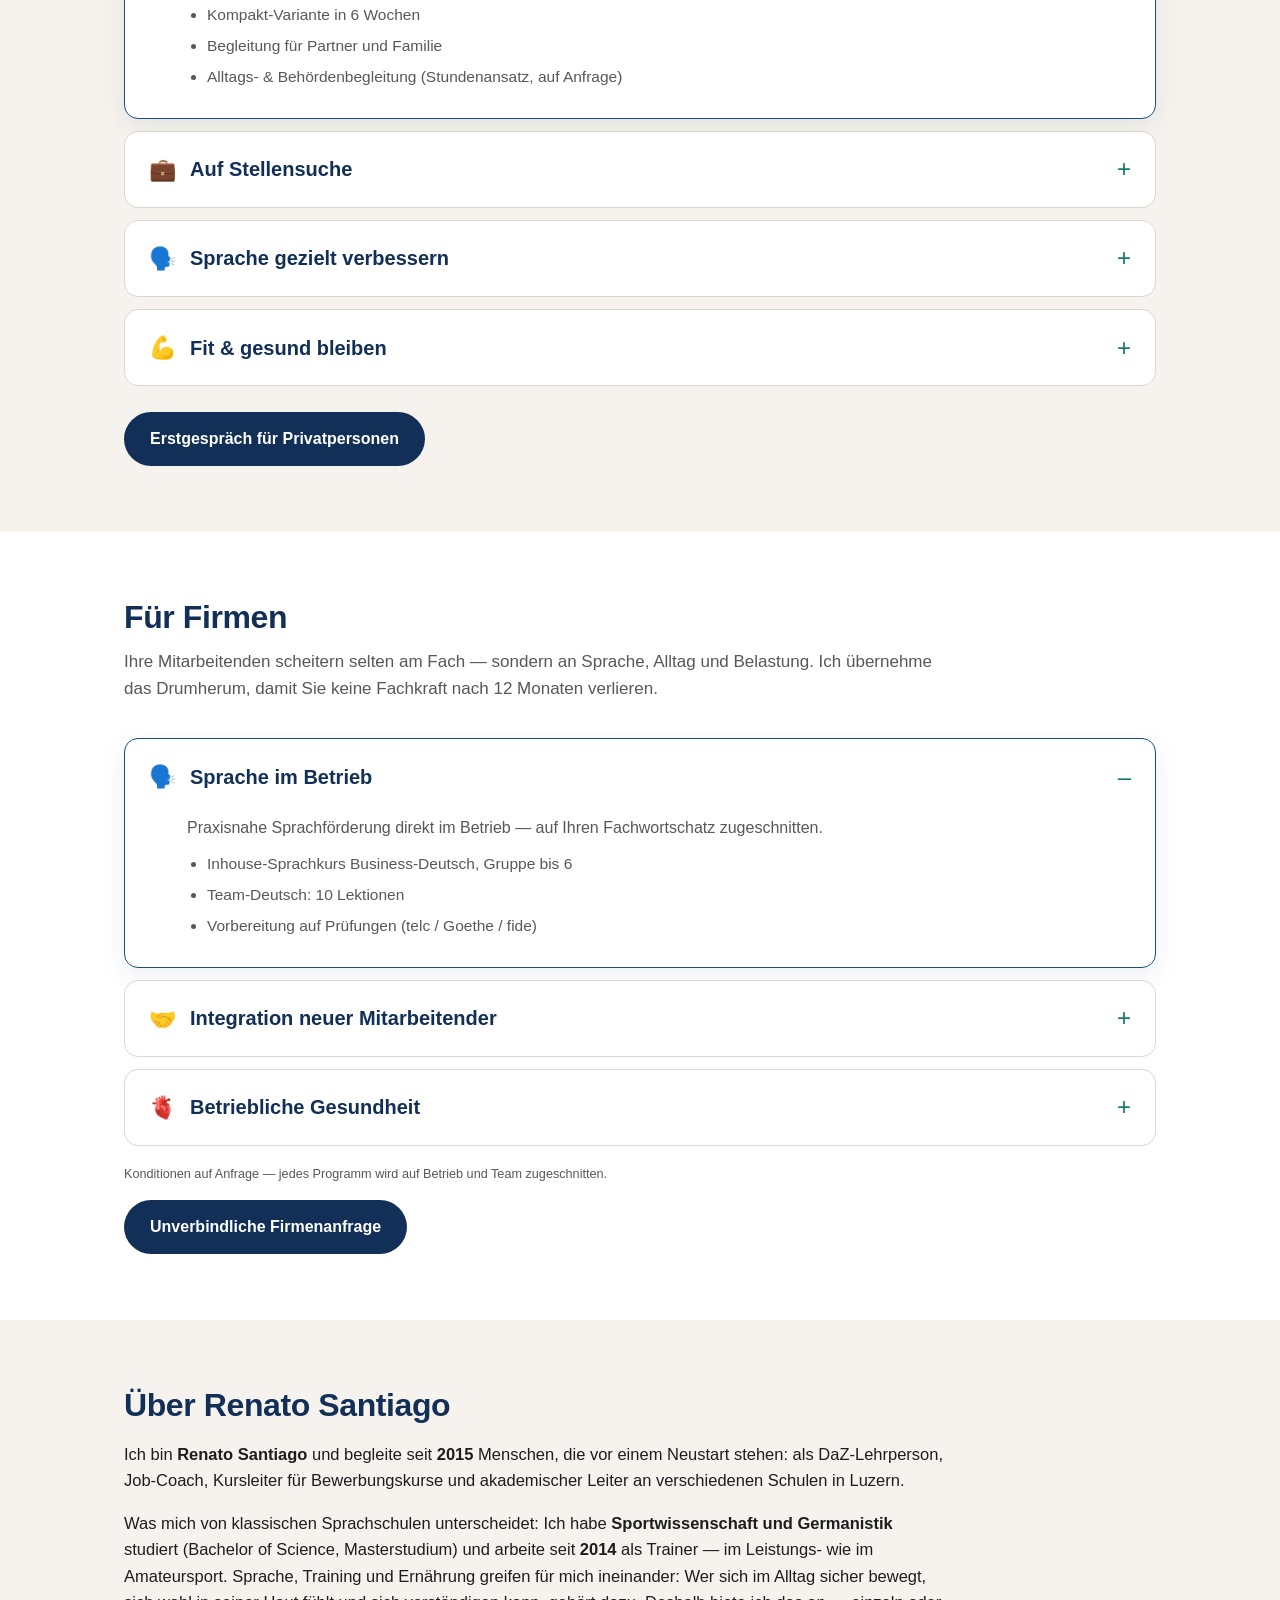
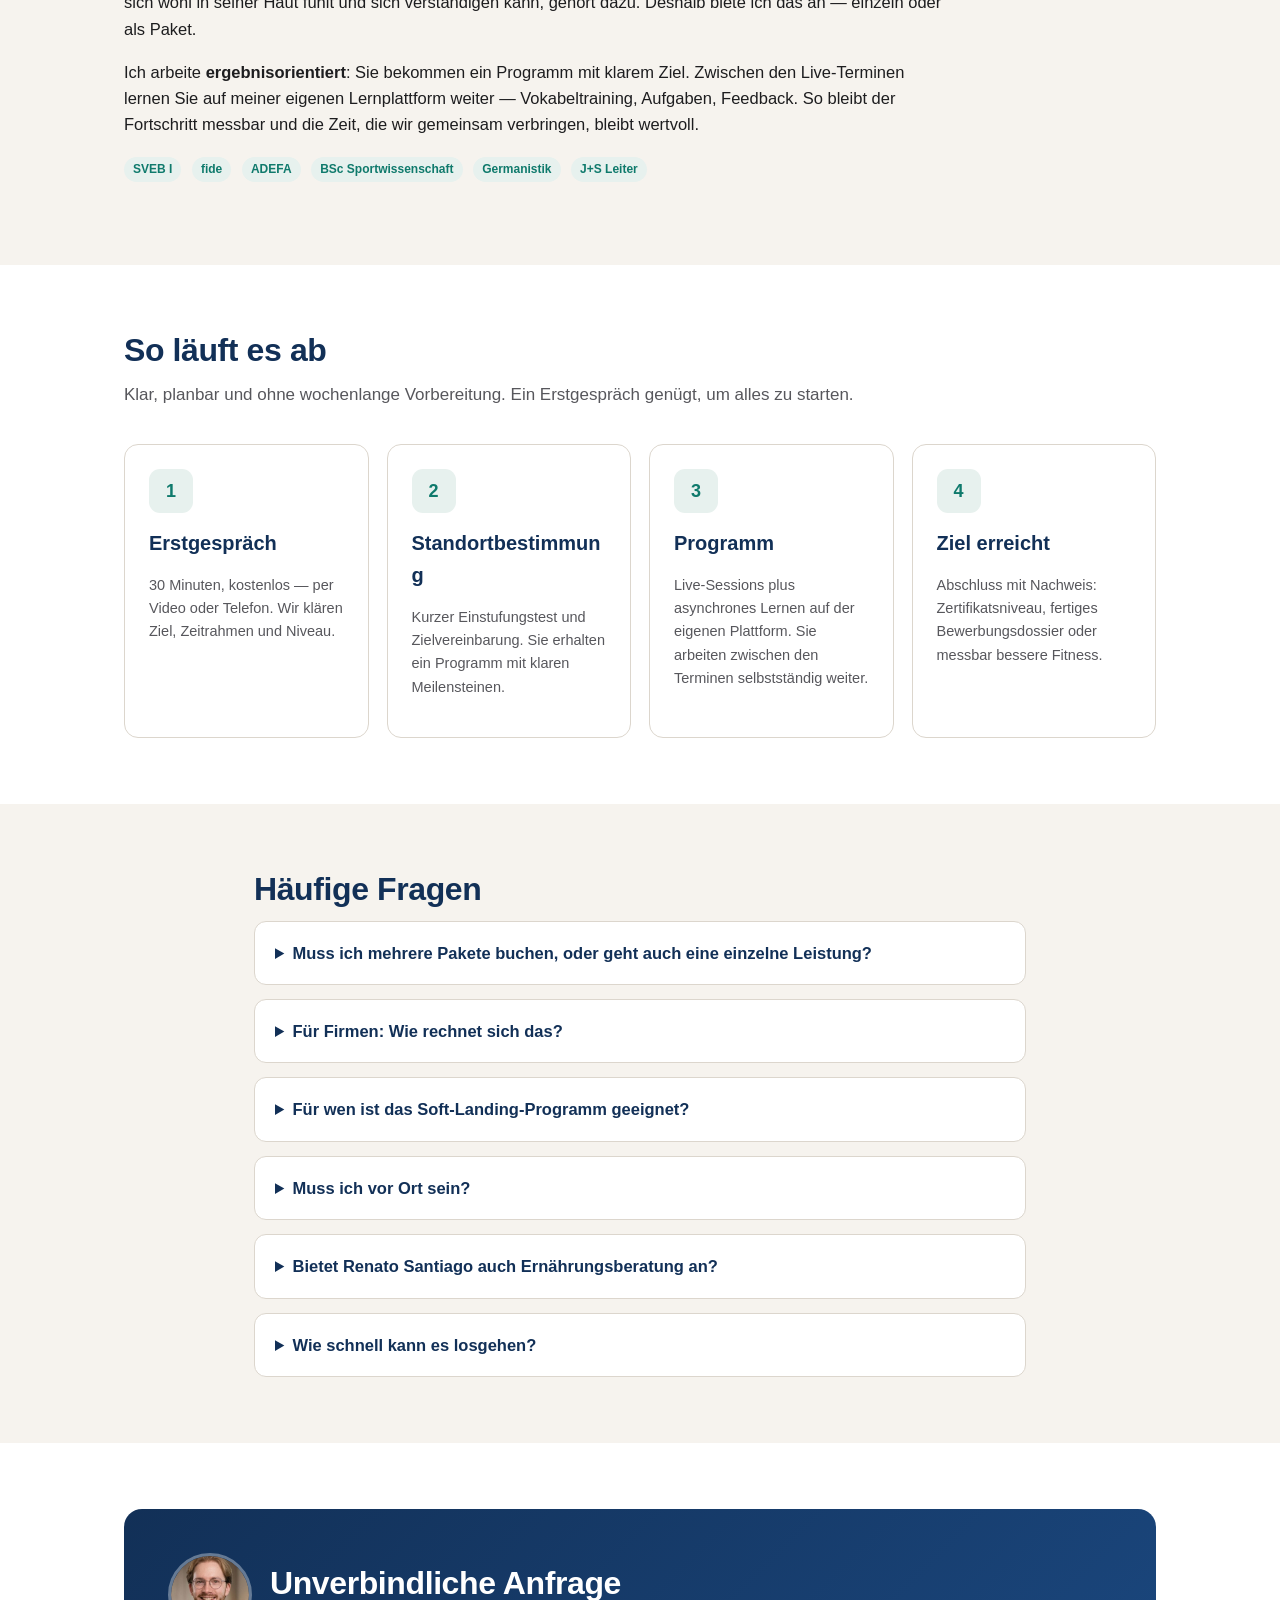
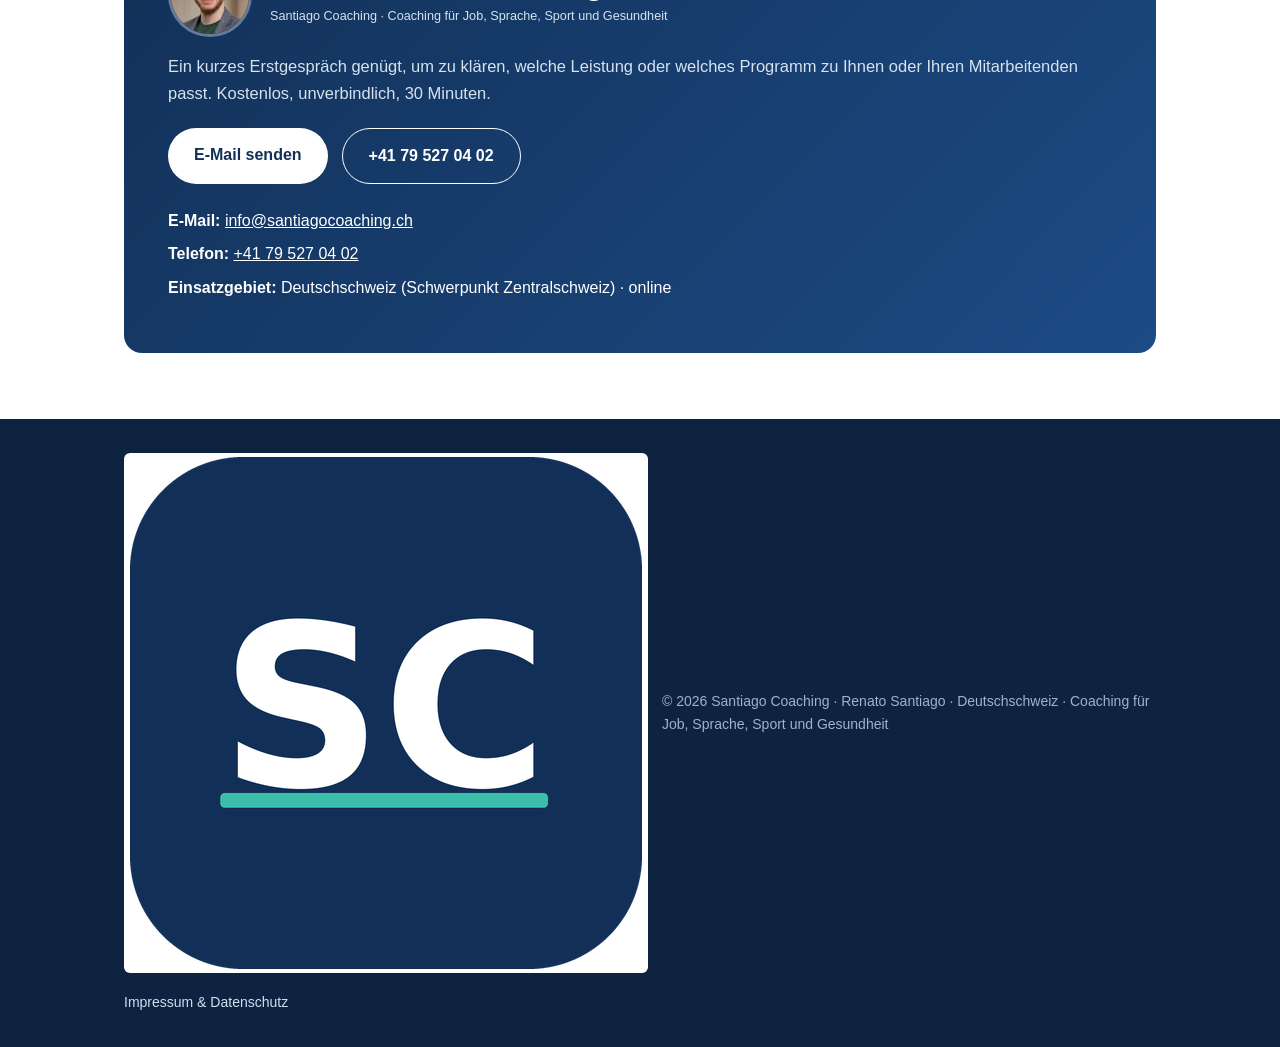
==== commit cd725026: "Business-E-Mail: private Adresse ersetzt durch info@santiagocoaching.ch (DE/EN/ES, Impressum, Aviso " ====
--- a/index.html
+++ b/index.html
@@ -6,6 +6,7 @@
 <title>Renato Santiago – Coaching für Job, Sprache, Sport und Gesundheit | Santiago Coaching</title>
 <link rel="icon" type="image/png" href="assets/favicon-32.png">
 <link rel="apple-touch-icon" href="assets/logo-santiago-coaching-square.png">
+<meta name="google-site-verification" content="H-KSr6ww_rFYdjQGFZgVg_kT0uphizM2TODkBQYSEvY">
 <meta name="description" content="Santiago Coaching — Renato Santiago, Sport- und Sprachexperte in der Deutschschweiz. Sprachkurse, Business-Deutsch, Bewerbungs- und Integrationsbegleitung, Bewegung & Gesundheit. Für Privatpersonen und Firmen, aus einer Hand.">
 <link rel="canonical" href="https://santiagocoaching.ch/">
 <link rel="alternate" hreflang="de-CH" href="https://santiagocoaching.ch/">
@@ -37,7 +38,7 @@
       "areaServed": { "@type": "Country", "name": "Schweiz" },
       "address": { "@type": "PostalAddress", "addressCountry": "CH", "addressLocality": "Horw", "addressRegion": "Luzern" },
       "telephone": "+41 79 527 04 02",
-      "email": "renato.santiagoperez@outlook.com",
+      "email": "info@santiagocoaching.ch",
       "priceRange": "auf Anfrage",
       "knowsLanguage": ["de", "en", "es", "fr"],
       "serviceType": ["Sprachkurse", "Business-Deutsch", "Bewerbungstraining", "Job-Coaching", "Integrationsbegleitung", "Personal Training", "Betriebliche Gesundheit"]
@@ -377,11 +378,11 @@
       </div>
       <p>Ein kurzes Erstgespräch genügt, um zu klären, welche Leistung oder welches Programm zu Ihnen oder Ihren Mitarbeitenden passt. Kostenlos, unverbindlich, 30 Minuten.</p>
       <div class="btnrow" style="margin-top:22px">
-        <a class="btn primary" href="mailto:renato.santiagoperez@outlook.com?subject=Anfrage%20Renato%20Santiago">E-Mail senden</a>
+        <a class="btn primary" href="mailto:info@santiagocoaching.ch?subject=Anfrage%20Renato%20Santiago">E-Mail senden</a>
         <a class="btn ghost" style="border-color:#fff;color:#fff" href="tel:+41795270402">+41 79 527 04 02</a>
       </div>
       <ul class="contact-list">
-        <li><strong>E-Mail:</strong> <a href="mailto:renato.santiagoperez@outlook.com">renato.santiagoperez@outlook.com</a></li>
+        <li><strong>E-Mail:</strong> <a href="mailto:info@santiagocoaching.ch">info@santiagocoaching.ch</a></li>
         <li><strong>Telefon:</strong> <a href="tel:+41795270402">+41 79 527 04 02</a></li>
         <li><strong>Einsatzgebiet:</strong> Deutschschweiz (Schwerpunkt Zentralschweiz) · online</li>
       </ul>
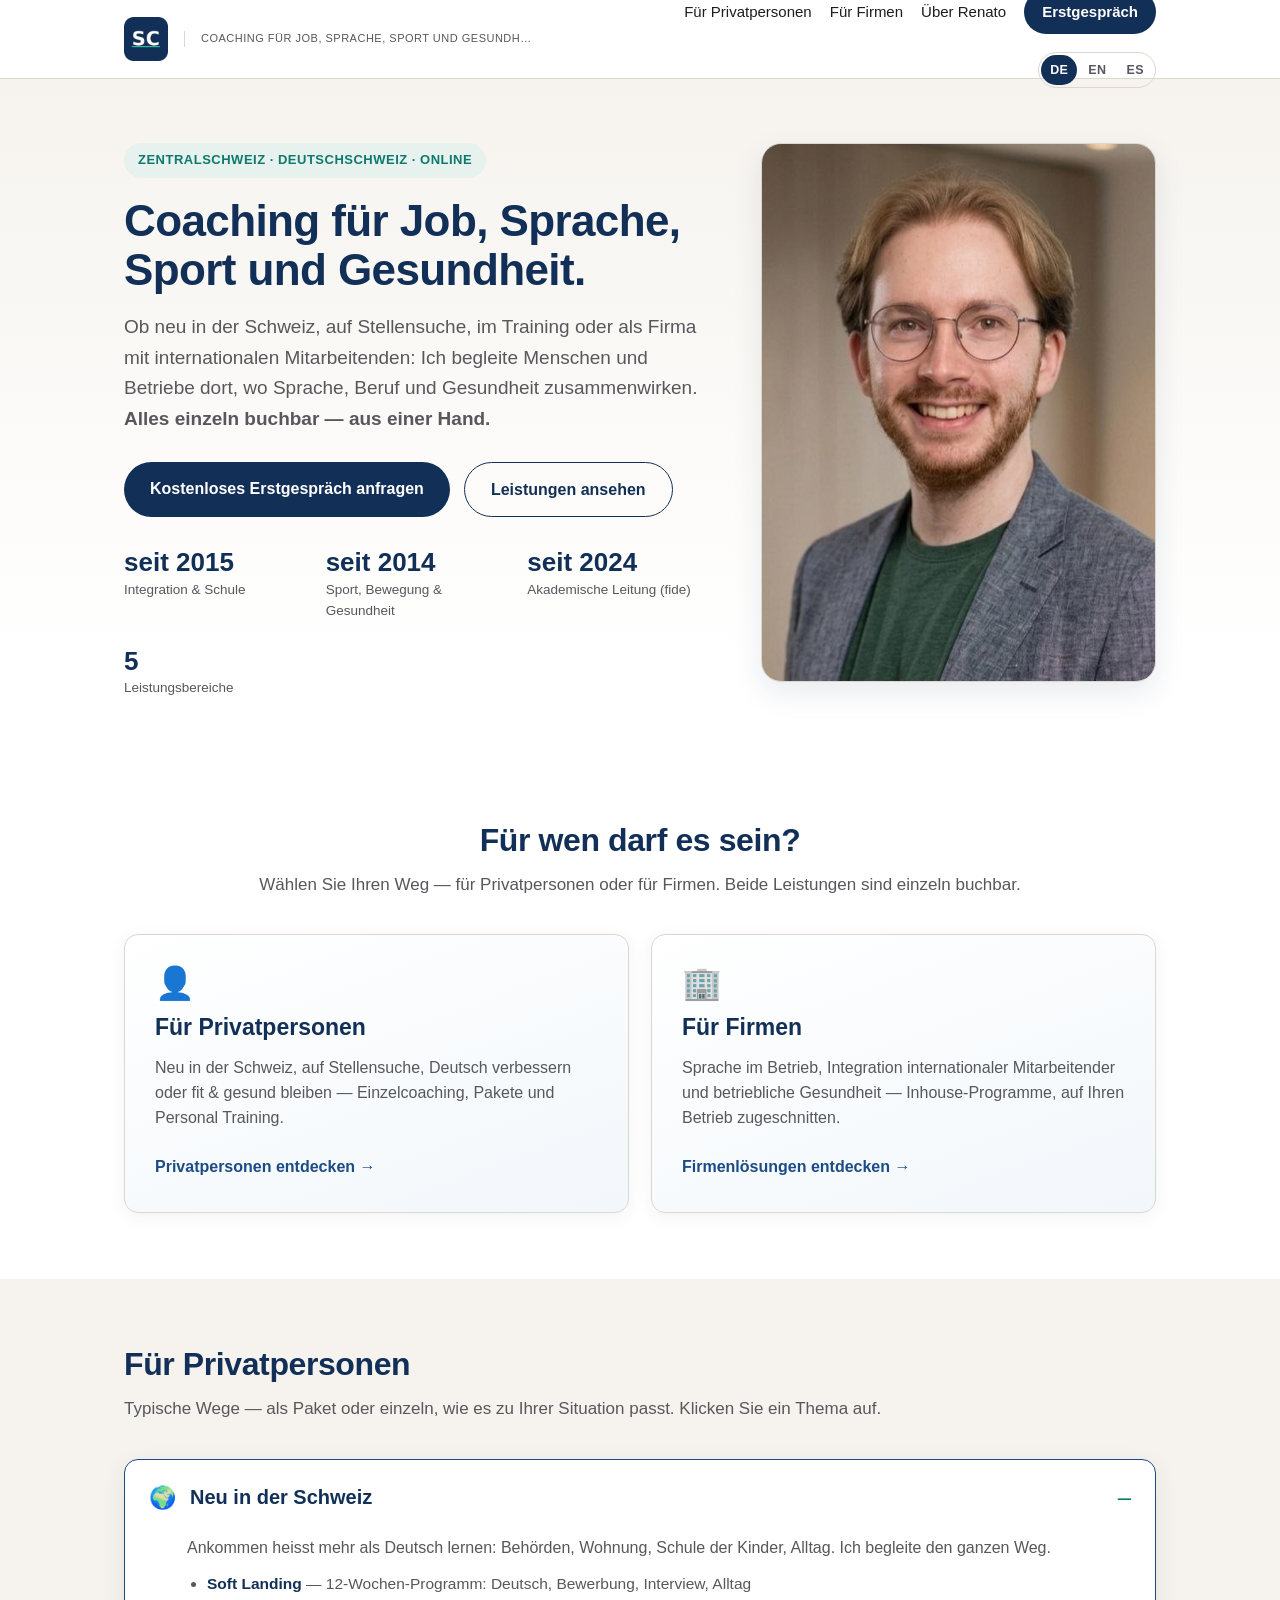
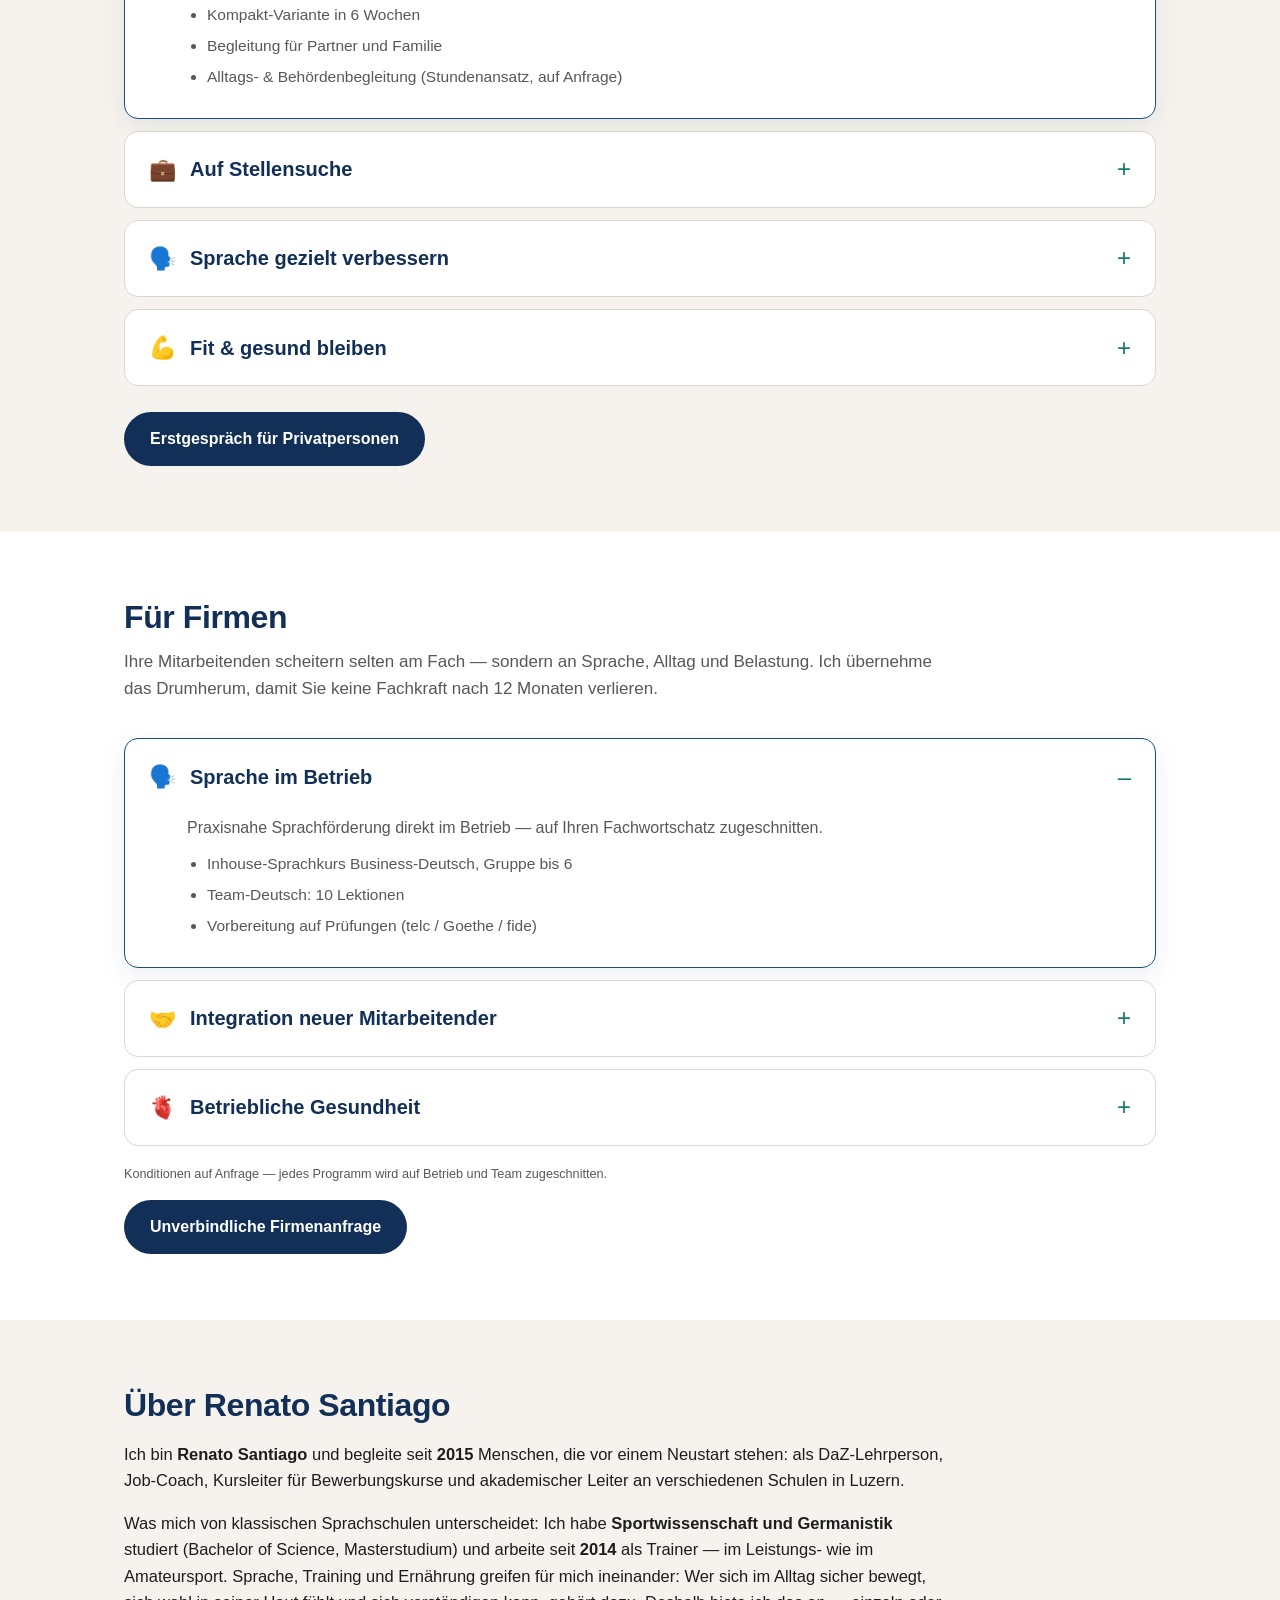
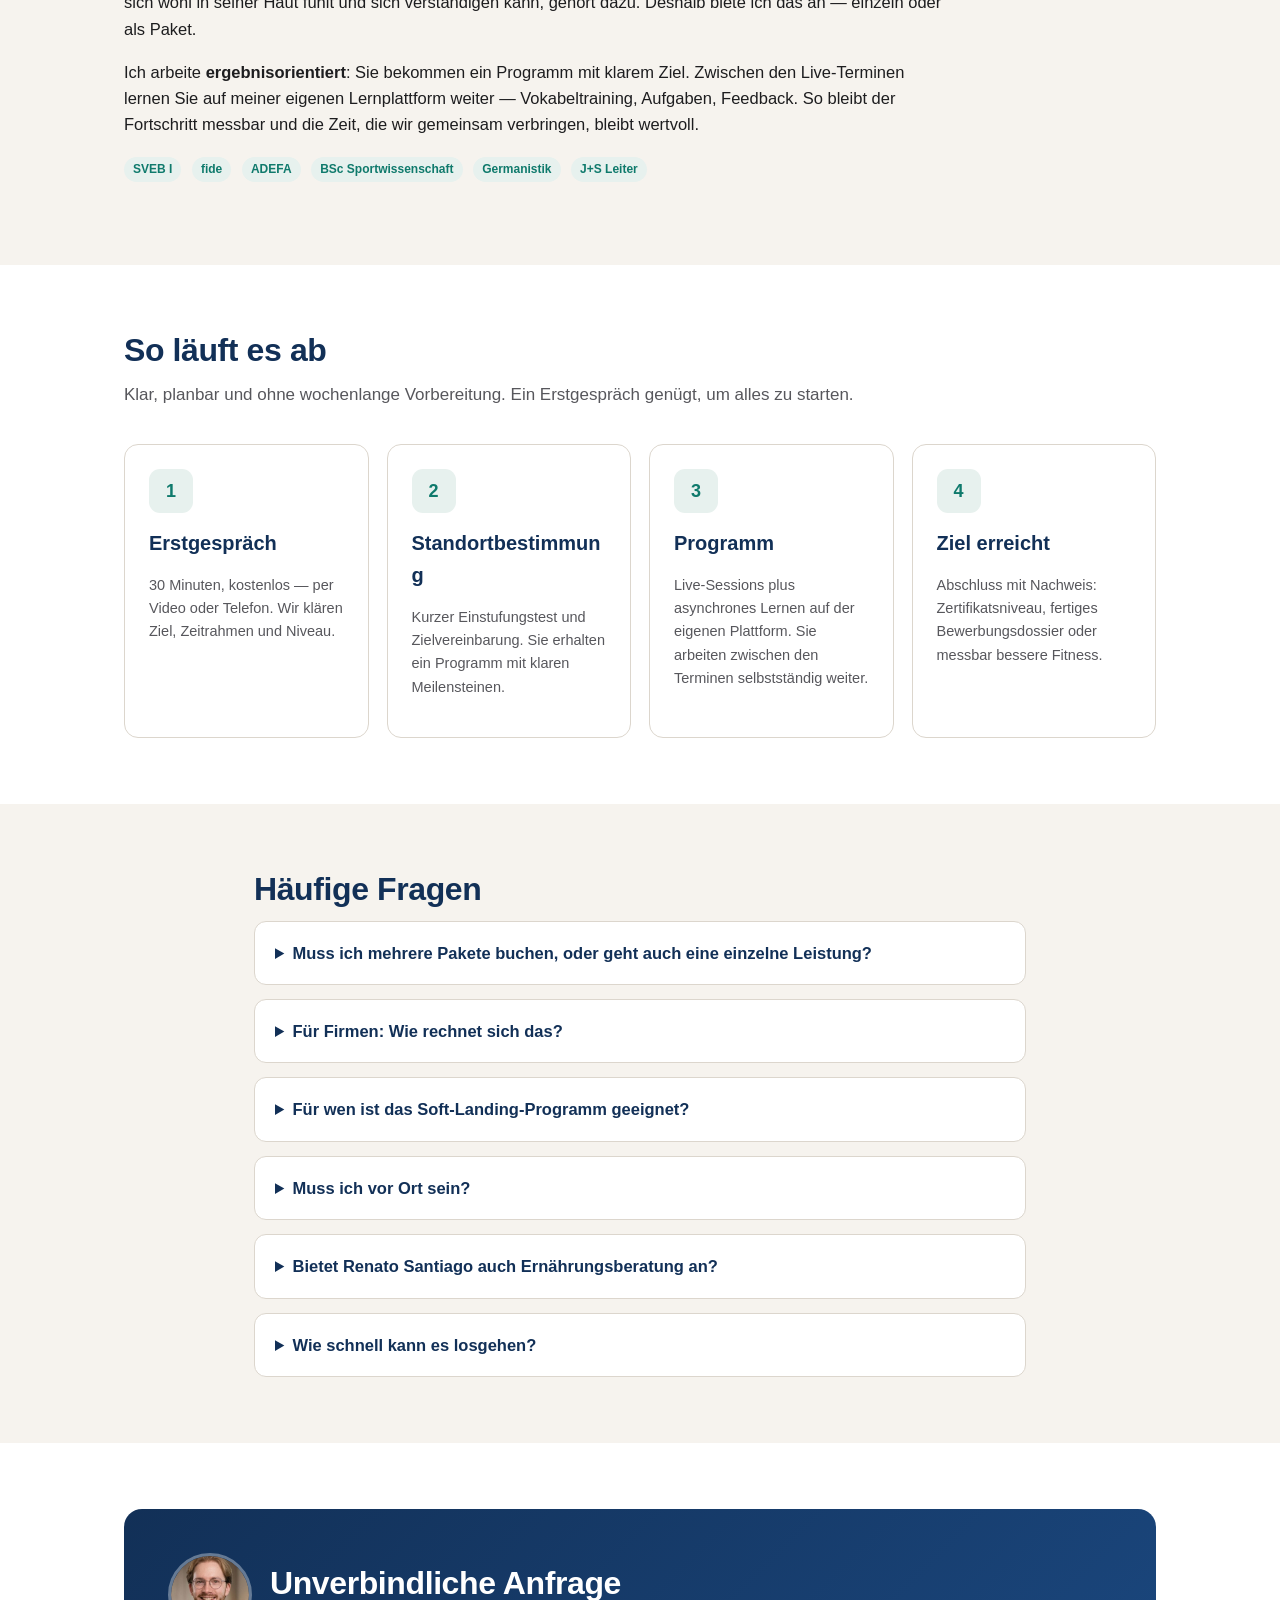
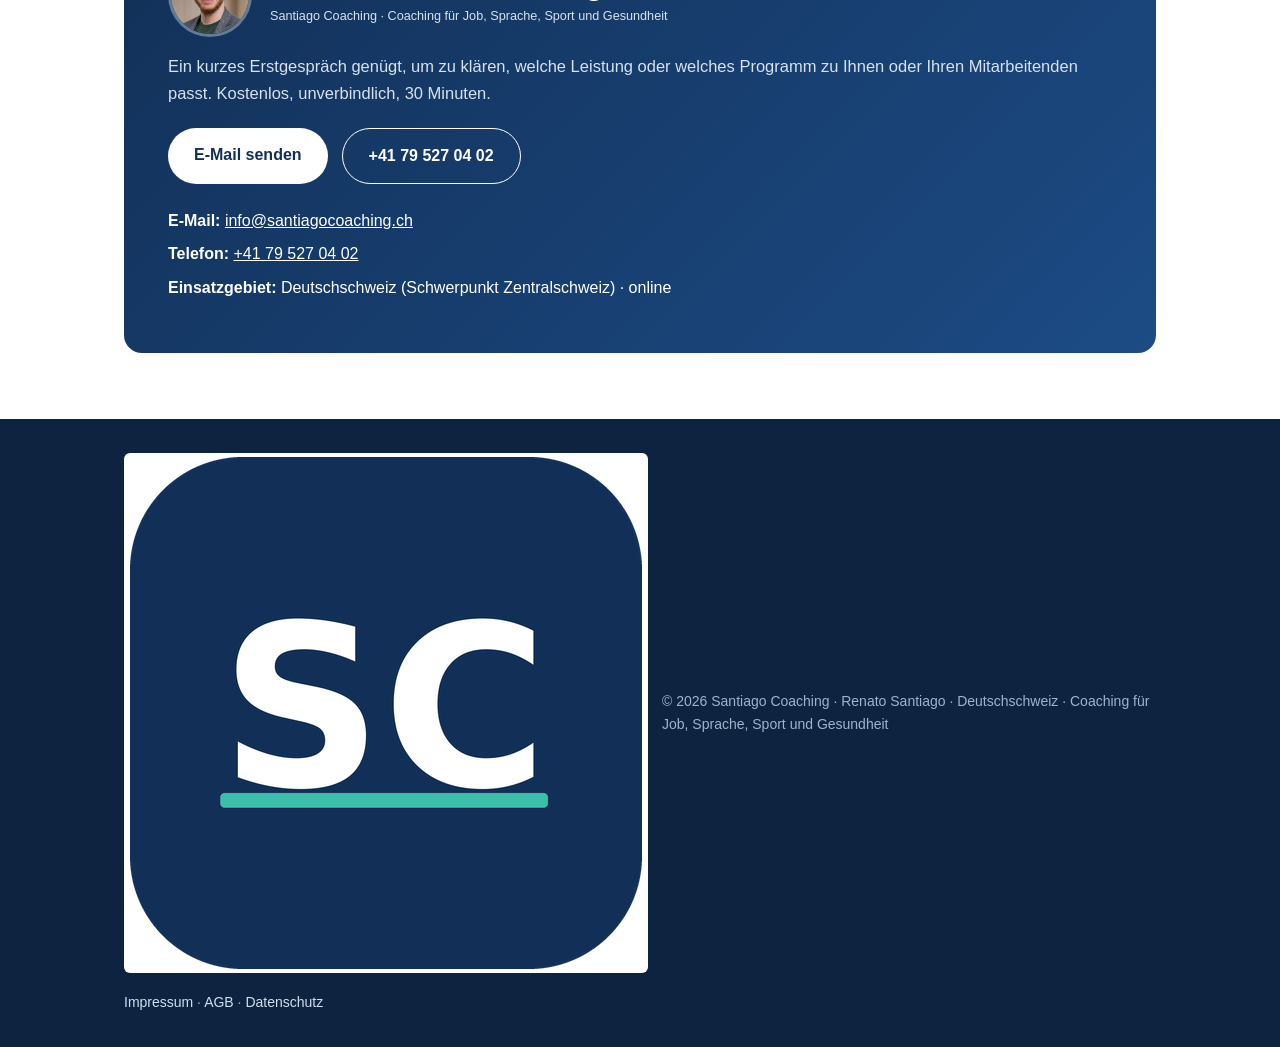
==== commit 4fd4f65f: "Recht: AGB/Datenschutz korrigiert + verlinkt (index.html)" ====
--- a/index.html
+++ b/index.html
@@ -397,7 +397,7 @@
       <span>© 2026 Santiago Coaching · Renato Santiago · Deutschschweiz · Coaching für Job, Sprache, Sport und Gesundheit</span>
     </div>
     <div>
-      <a href="impressum.html">Impressum &amp; Datenschutz</a>
+      <a href="impressum.html">Impressum</a> · <a href="agb.html">AGB</a> · <a href="datenschutz.html">Datenschutz</a>
     </div>
   </div>
 </footer>
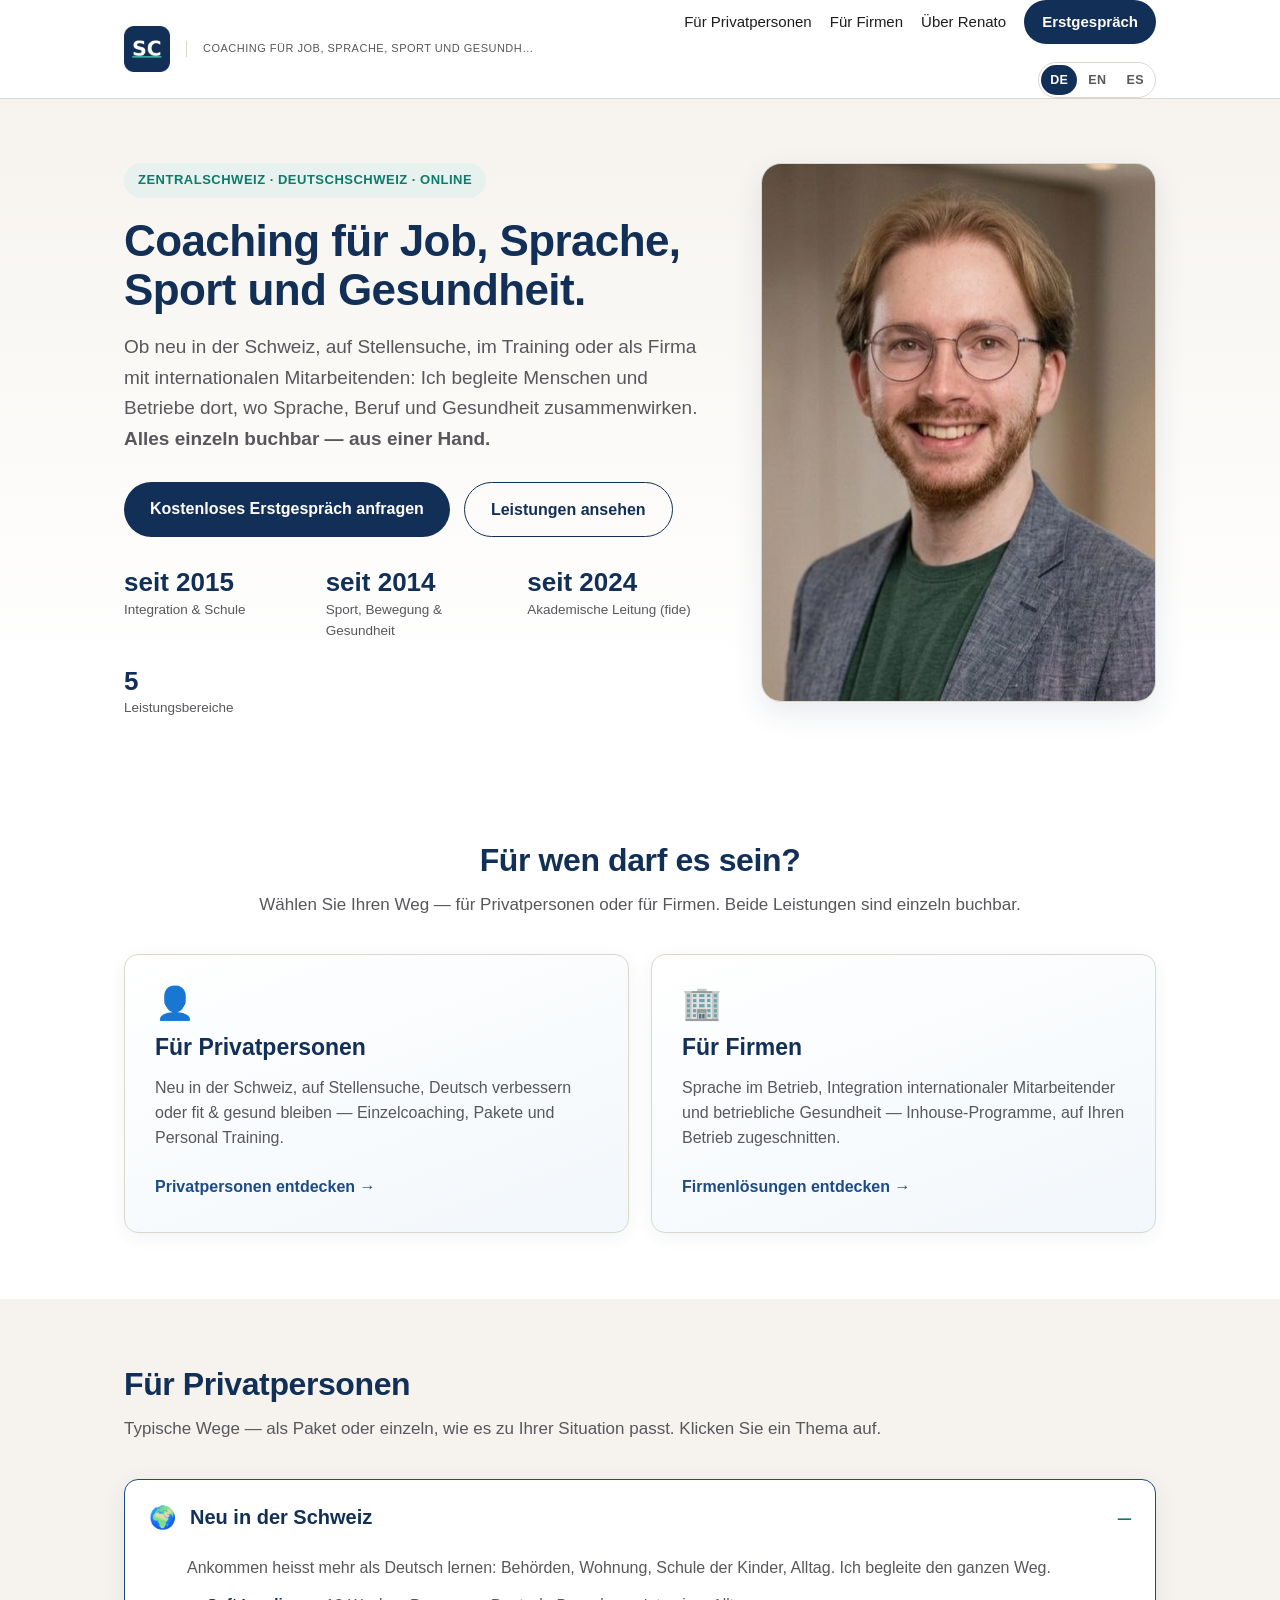
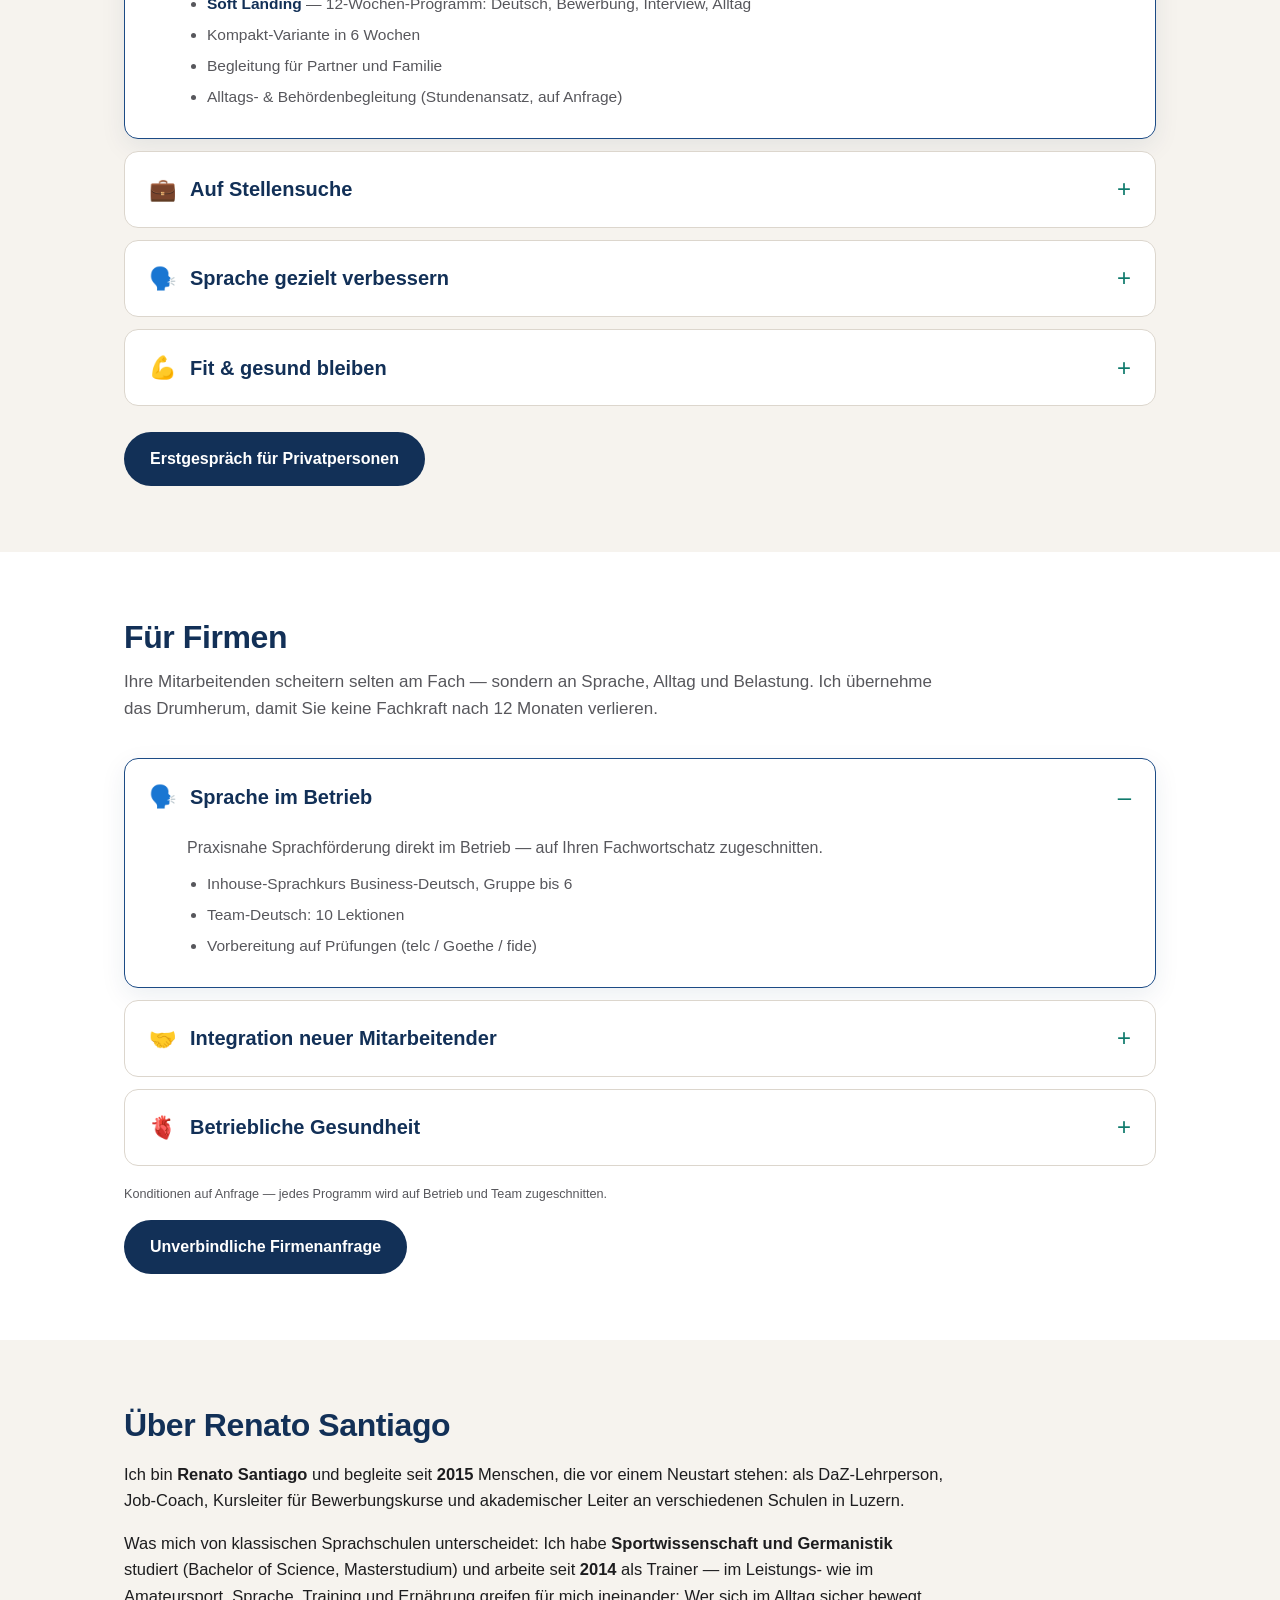
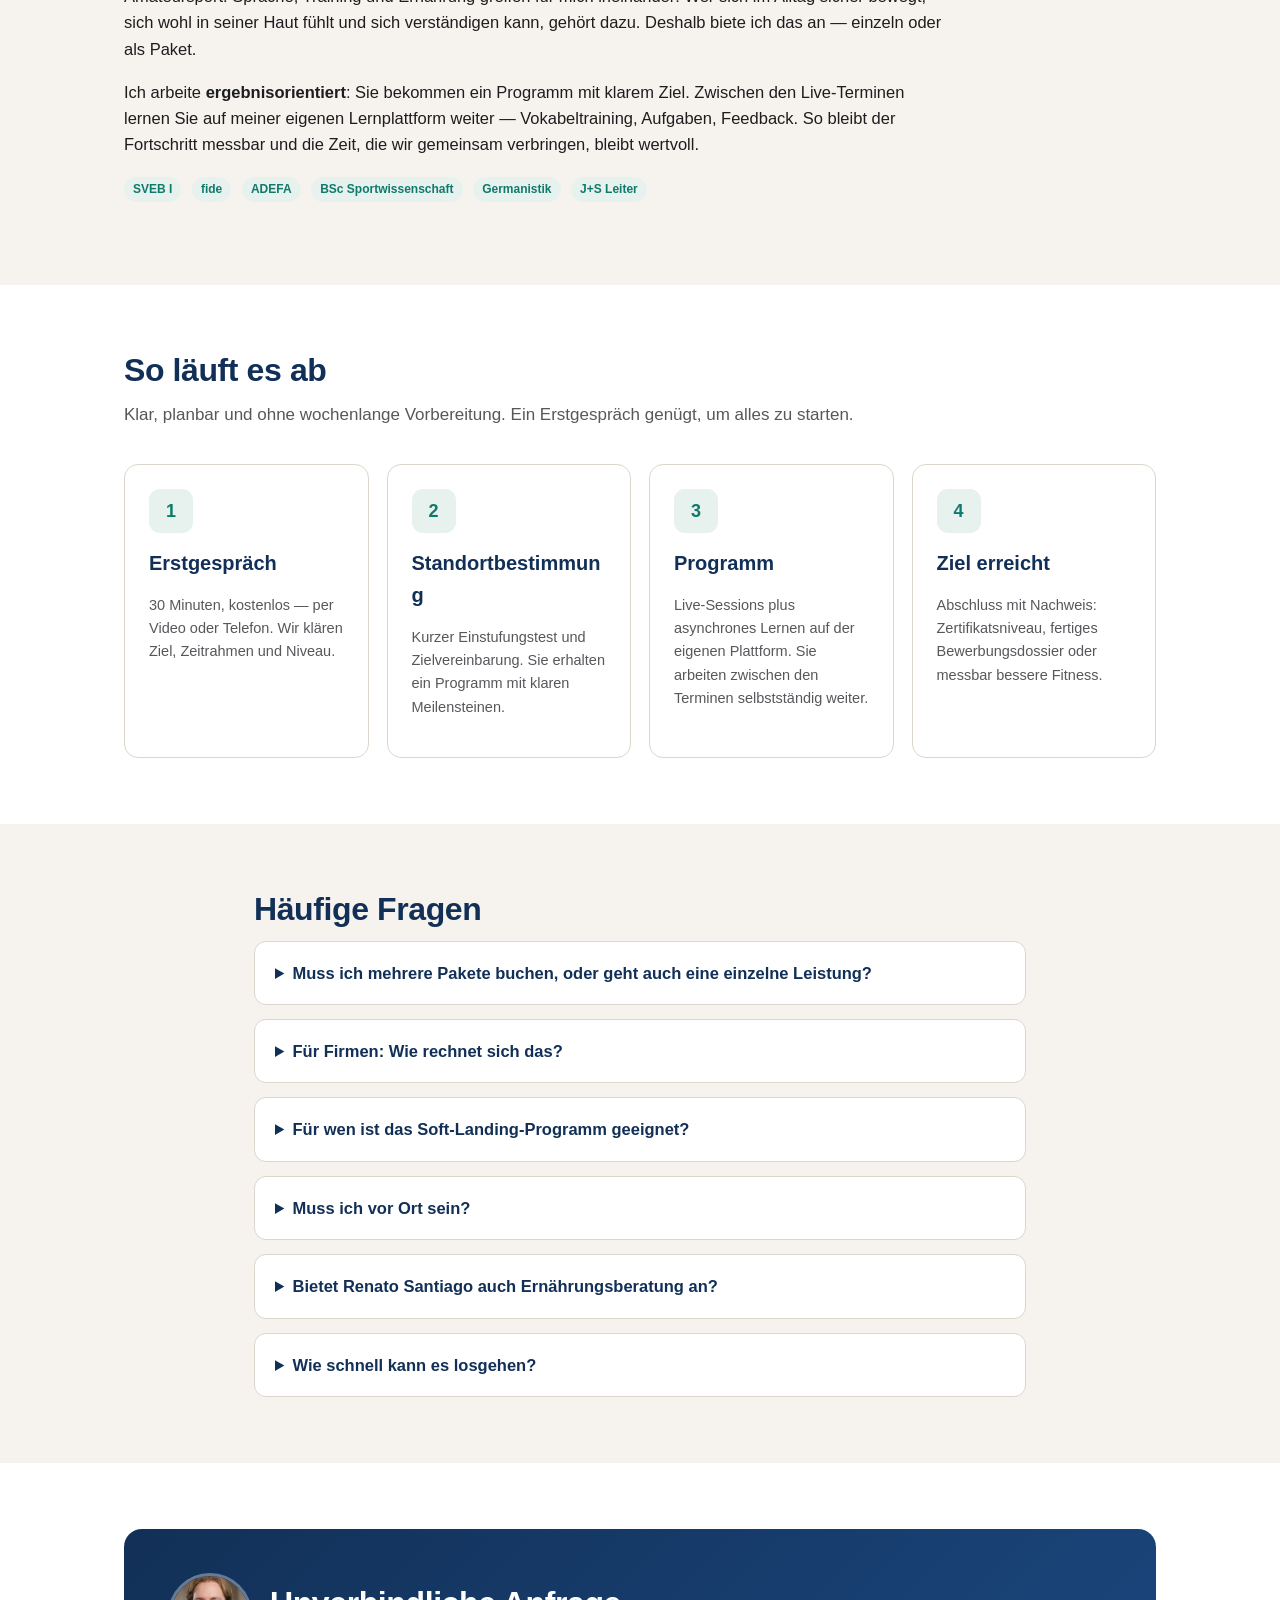
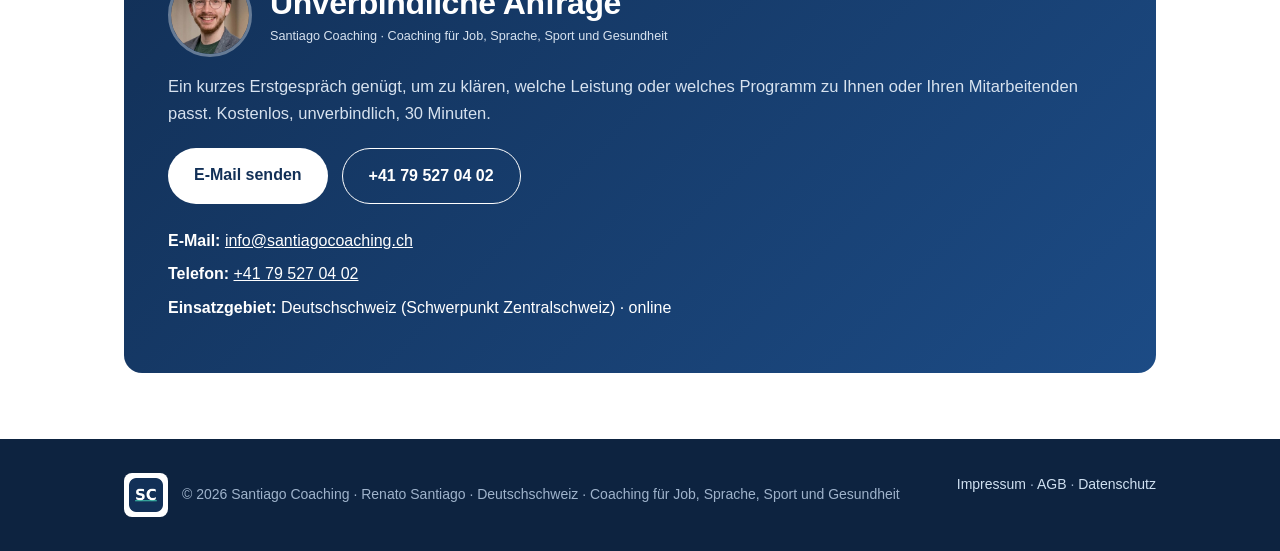
==== commit 9c803f1b: "Recht: garantiebetonte Formulierung entschaerft (index.html)" ====
--- a/index.html
+++ b/index.html
@@ -81,7 +81,7 @@
 <header class="site">
   <div class="wrap">
     <a class="brand" href="./">
-      <img class="logo" src="assets/logo-santiago-coaching.png" alt="Santiago Coaching – Renato Santiago" width="132" height="80">
+      <img class="logo" src="assets/logo-santiago-coaching.png" alt="Santiago Coaching – Renato Santiago" width="46" height="46">
       <span class="brand-sub">Coaching für Job, Sprache, Sport und Gesundheit</span>
     </a>
     <nav class="main">
@@ -240,7 +240,7 @@
       <details>
         <summary><span class="acc-ico">🤝</span><h3>Integration neuer Mitarbeitender</h3></summary>
         <div class="acc-body">
-          <p>Ein fehlgeschlagener Auslandseinsatz kostet ein Vielfaches des Integrationsprogramms. Ich sichere den Ankommensprozess ab.</p>
+          <p>Ein fehlgeschlagener Auslandseinsatz kostet ein Vielfaches des Integrationsprogramms. Hier setze ich mit strukturierter Begleitung im Ankommensprozess an.</p>
           <ul>
             <li>Programm aus Sprache und Alltag</li>
             <li>Behörden-, Wohnungs- und Versicherungsbegleitung</li>
@@ -343,7 +343,7 @@
       </details>
       <details>
         <summary>Für Firmen: Wie rechnet sich das?</summary>
-        <p>Ein fehlgeschlagener Auslandseinsatz kostet Unternehmen erfahrungsgemäss ein Vielfaches des Integrationsprogramms — durch Neurekrutierung, Vakanz und verlorene Produktivität. Das Programm ist entsprechend eine Risikoabsicherung, keine Weiterbildungskosten-Position. Konditionen auf Anfrage.</p>
+        <p>Ein fehlgeschlagener Auslandseinsatz kostet Unternehmen erfahrungsgemäss ein Vielfaches des Integrationsprogramms — durch Neurekrutierung, Vakanz und verlorene Produktivität. Das Programm setzt entsprechend früh an, um diesen Aufwand gar nicht entstehen zu lassen; es ist keine Weiterbildungskosten-Position. Konditionen auf Anfrage.</p>
       </details>
       <details>
         <summary>Für wen ist das Soft-Landing-Programm geeignet?</summary>
@@ -393,7 +393,7 @@
 <footer class="site">
   <div class="wrap">
     <div class="foot-brand">
-      <img src="assets/logo-santiago-coaching.png" alt="Santiago Coaching" height="34">
+      <img src="assets/logo-santiago-coaching.png" alt="Santiago Coaching" width="44" height="44">
       <span>© 2026 Santiago Coaching · Renato Santiago · Deutschschweiz · Coaching für Job, Sprache, Sport und Gesundheit</span>
     </div>
     <div>
--- a/assets/style.css
+++ b/assets/style.css
@@ -35,9 +35,9 @@
   backdrop-filter:blur(8px);
   border-bottom:1px solid var(--line);
 }
-header.site .wrap{display:flex;align-items:center;justify-content:space-between;gap:18px;height:78px}
+header.site .wrap{display:flex;align-items:center;justify-content:space-between;gap:18px;min-height:78px}
 .brand{display:flex;align-items:center;gap:16px;font-weight:700;color:var(--navy);letter-spacing:.2px;min-width:0}
-.brand img.logo{height:44px;width:auto;flex:none}
+.brand img.logo{height:46px;width:46px;object-fit:contain;display:block;flex:none}
 .brand .brand-sub{
   display:block;font-weight:500;color:var(--grey);font-size:11px;letter-spacing:.5px;
   text-transform:uppercase;border-left:1px solid var(--line);padding-left:16px;line-height:1.4;
@@ -257,7 +257,7 @@
 
 /* ---------- Wortmarke & Kontakt ---------- */
 .foot-brand{display:flex;align-items:center;gap:14px}
-.foot-brand img{background:#fff;border-radius:6px;padding:4px 6px}
+.foot-brand img{background:#fff;border-radius:8px;padding:5px;height:44px;width:44px;object-fit:contain;display:block;flex:none}
 .contact-head{display:flex;align-items:center;gap:18px;margin-bottom:14px}
 .contact-avatar{width:84px;height:84px;border-radius:50%;object-fit:cover;object-position:center 12%;border:3px solid rgba(255,255,255,.35);flex:none}
 @media (max-width:560px){
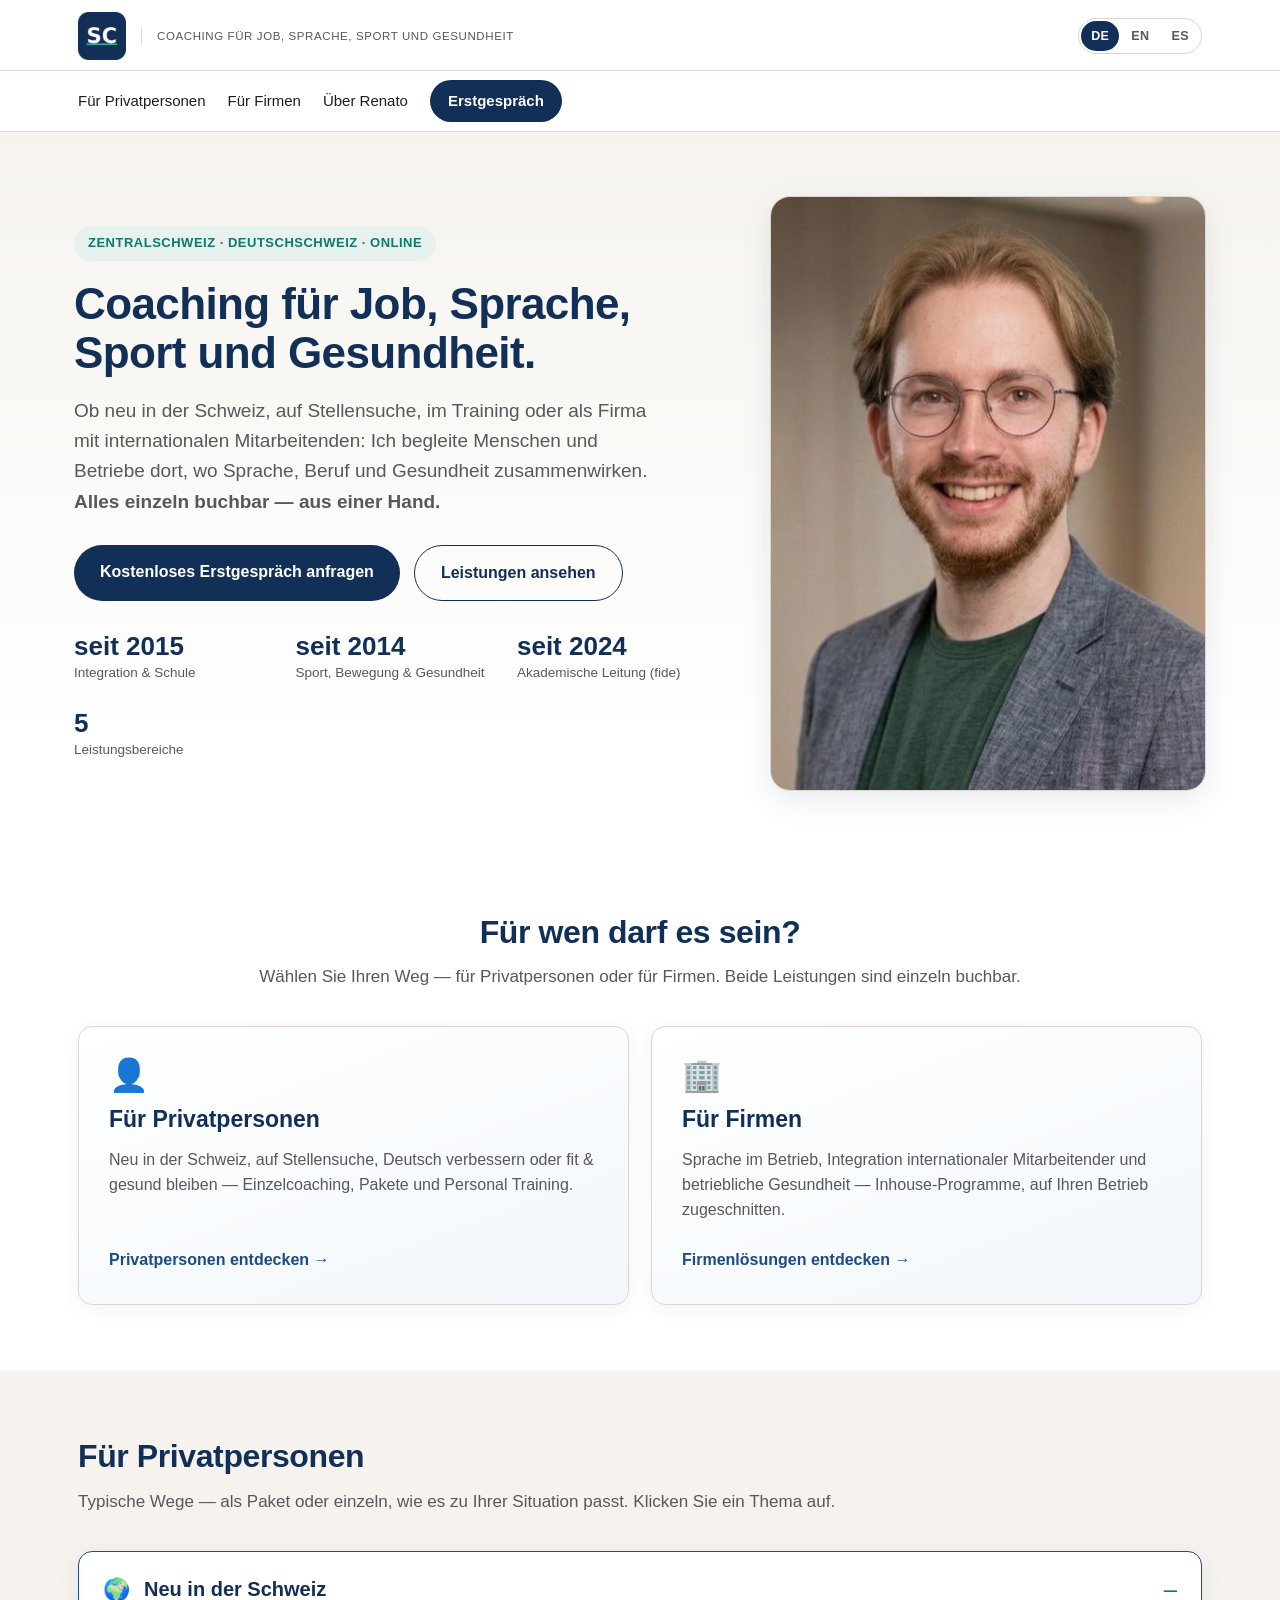
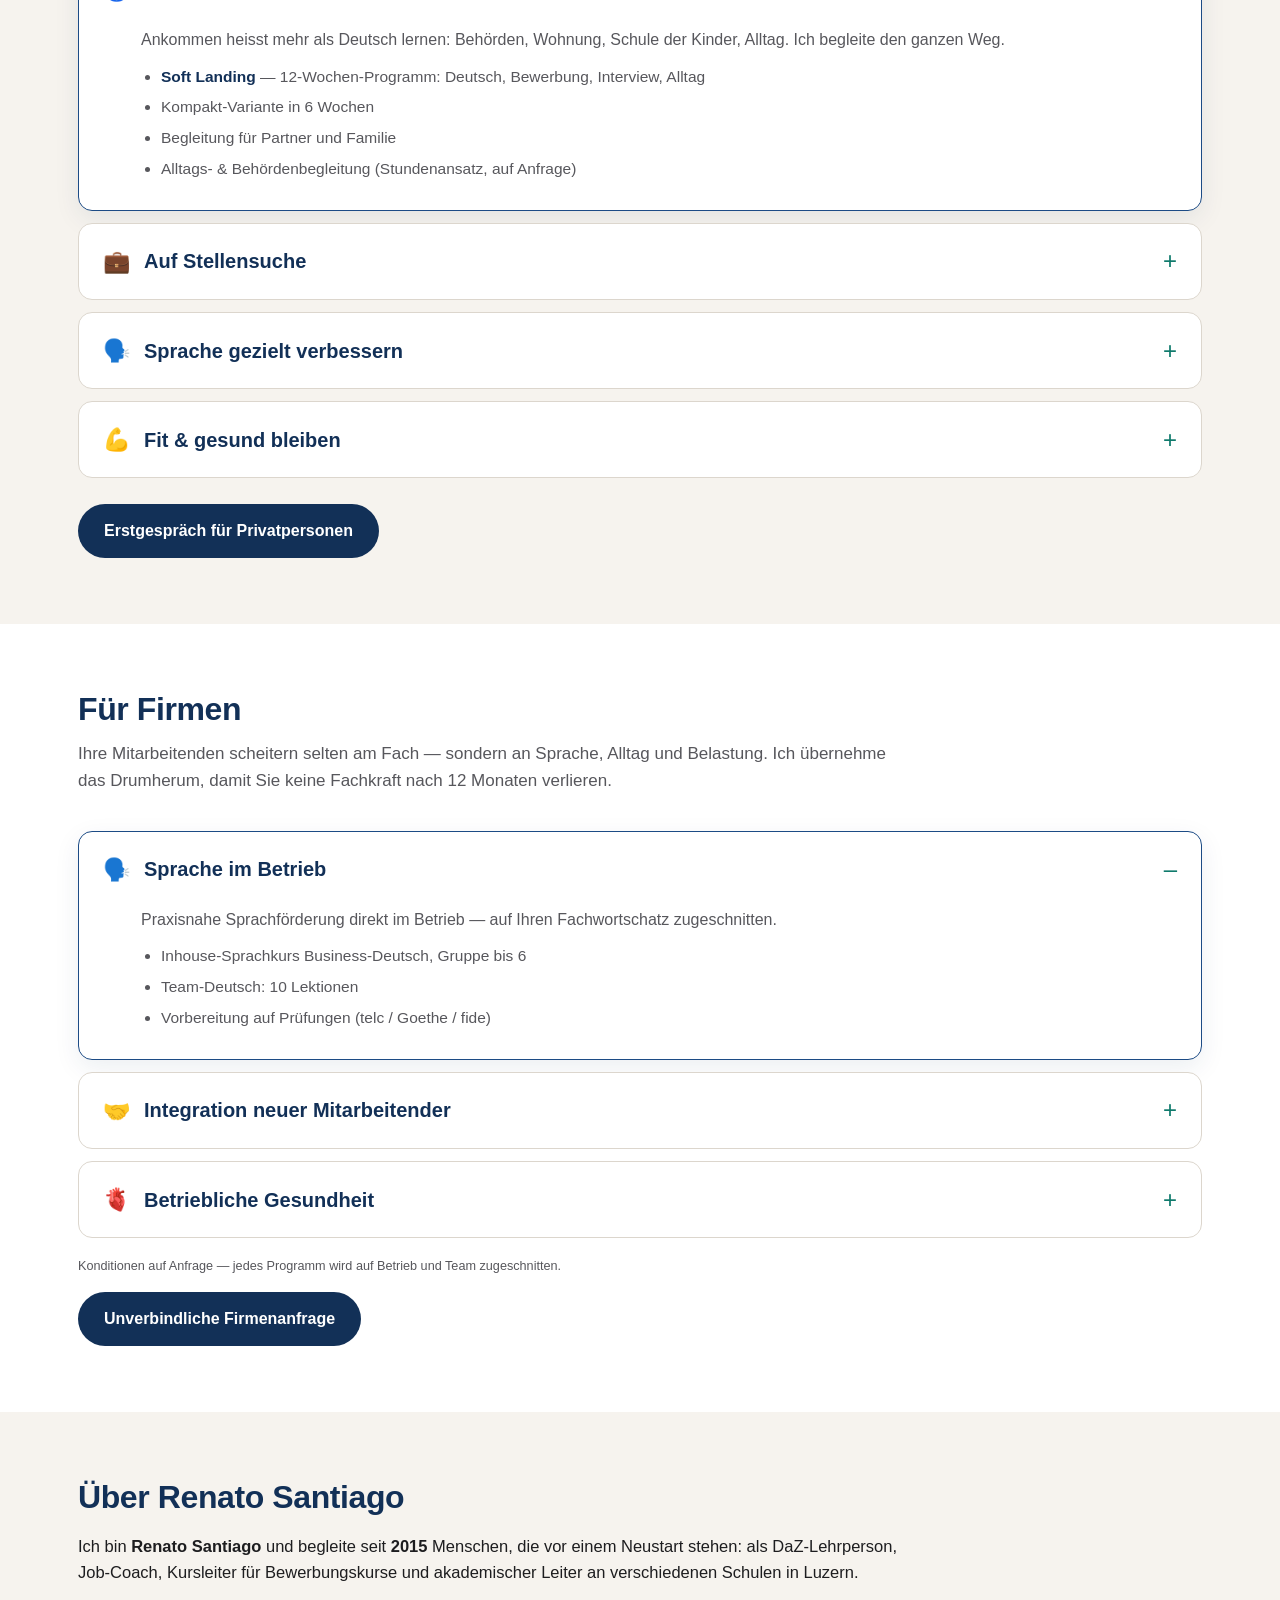
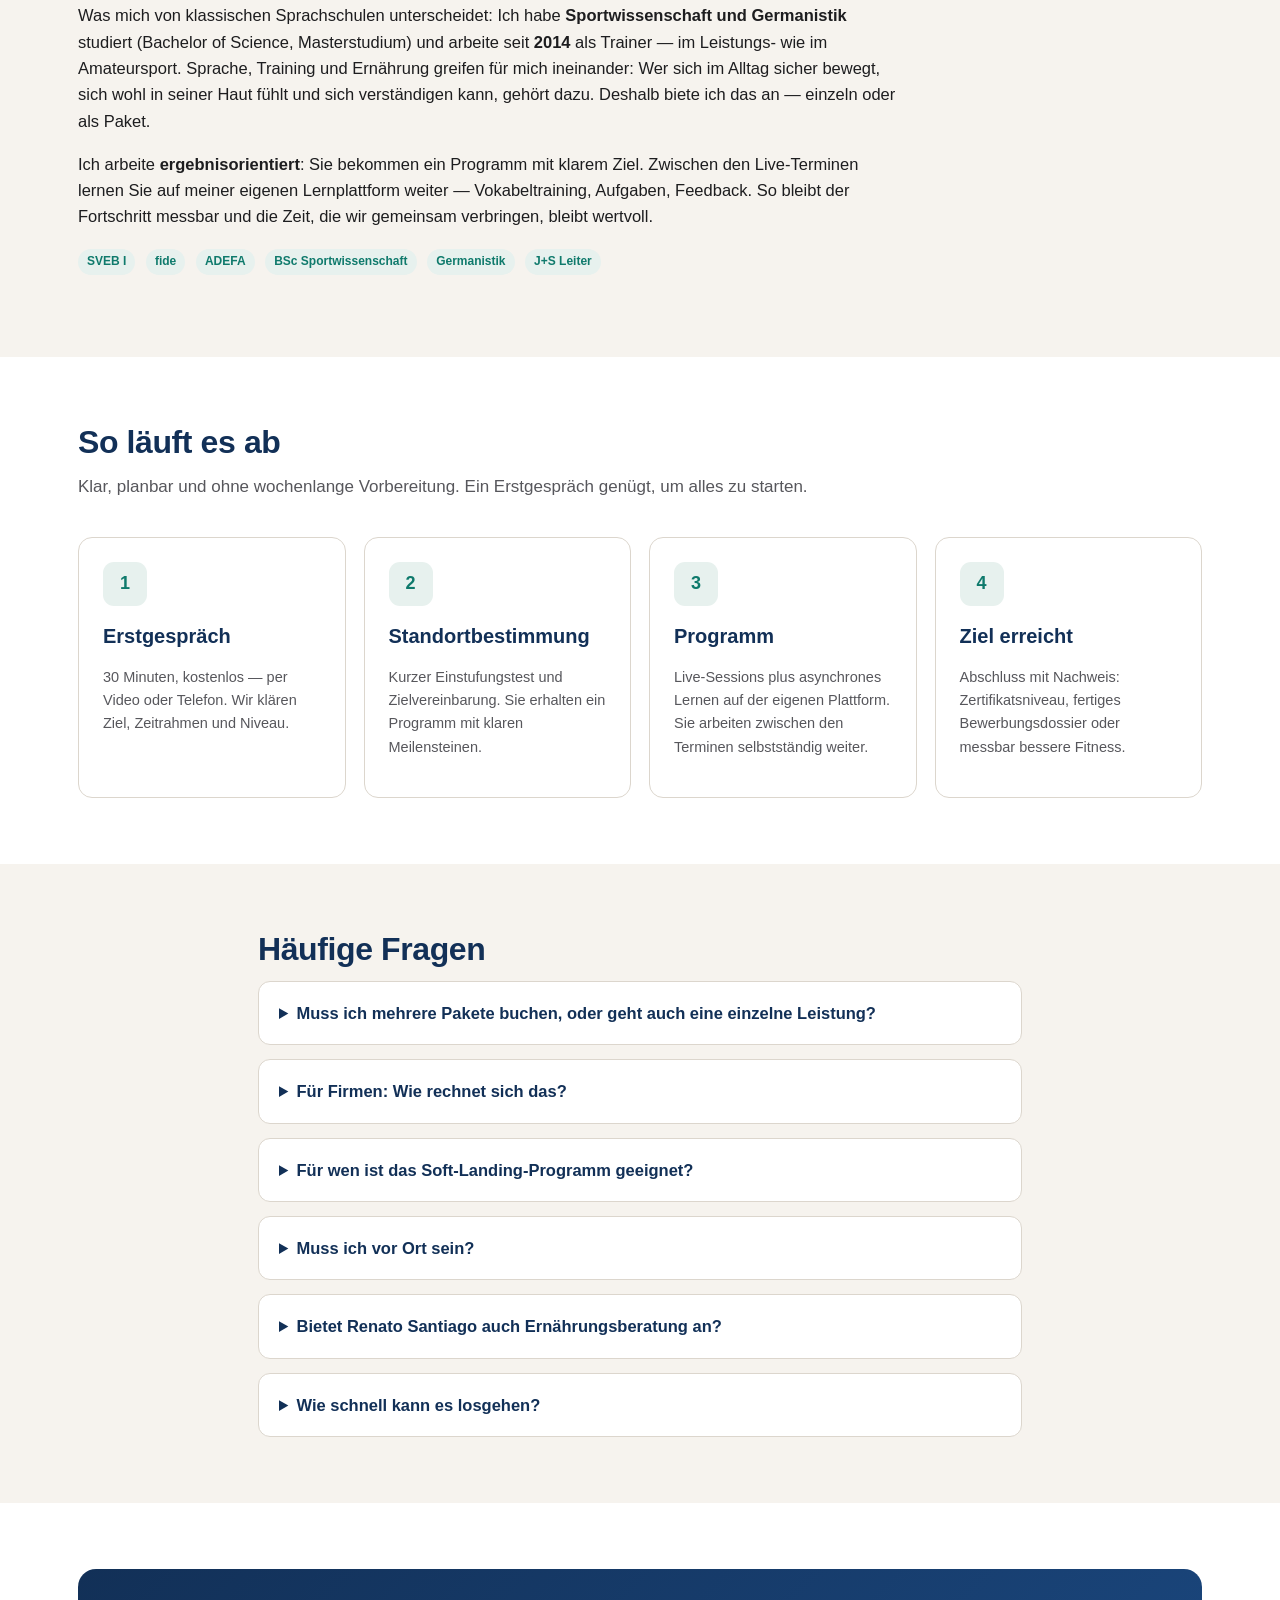
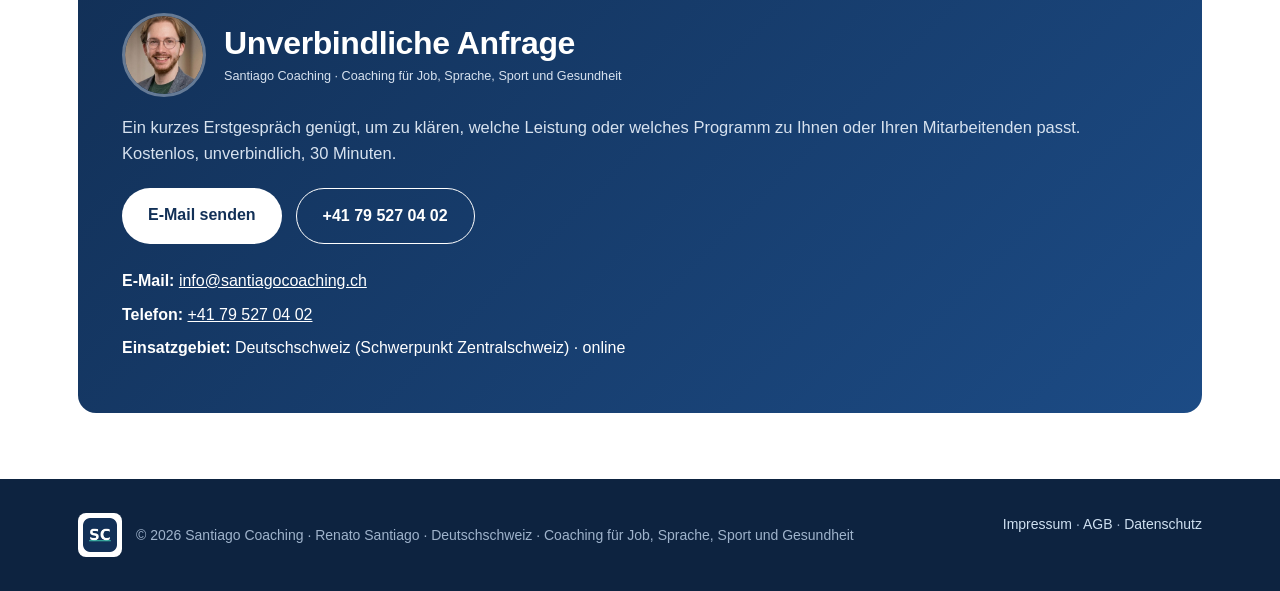
==== commit e363afba: "Recht: garantiebetonte Formulierung entschaerft (index.html)" ====
--- a/index.html
+++ b/index.html
@@ -80,21 +80,27 @@
 
 <header class="site">
   <div class="wrap">
-    <a class="brand" href="./">
-      <img class="logo" src="assets/logo-santiago-coaching.png" alt="Santiago Coaching – Renato Santiago" width="46" height="46">
-      <span class="brand-sub">Coaching für Job, Sprache, Sport und Gesundheit</span>
-    </a>
-    <nav class="main">
-      <a href="#privat">Für Privatpersonen</a>
-      <a href="#firmen">Für Firmen</a>
-      <a href="#ueber">Über Renato</a>
-      <a class="cta" href="#kontakt">Erstgespräch</a>
+    <div class="brandrow">
+      <a class="brand" href="./">
+        <img class="logo" src="assets/logo-santiago-coaching.png" alt="Santiago Coaching – Renato Santiago" width="48" height="48">
+        <span class="brand-sub">Coaching für Job, Sprache, Sport und Gesundheit</span>
+      </a>
       <span class="langswitch">
         <a href="./" class="active">DE</a>
         <a href="en/">EN</a>
         <a href="es/">ES</a>
       </span>
-    </nav>
+    </div>
+  </div>
+  <div class="navrow">
+    <div class="wrap">
+      <nav class="main">
+      <a href="#privat">Für Privatpersonen</a>
+      <a href="#firmen">Für Firmen</a>
+      <a href="#ueber">Über Renato</a>
+      <a class="cta" href="#kontakt">Erstgespräch</a>
+      </nav>
+    </div>
   </div>
 </header>
 
--- a/assets/style.css
+++ b/assets/style.css
@@ -25,7 +25,7 @@
 a{color:var(--navy-2);text-decoration:none}
 a:hover{text-decoration:underline}
 
-.wrap{max-width:1080px;margin:0 auto;padding:0 24px}
+.wrap{max-width:1180px;margin:0 auto;padding:0 28px}
 .narrow{max-width:820px}
 
 /* ---------- Header ---------- */
@@ -35,41 +35,52 @@
   backdrop-filter:blur(8px);
   border-bottom:1px solid var(--line);
 }
-header.site .wrap{display:flex;align-items:center;justify-content:space-between;gap:18px;min-height:78px}
-.brand{display:flex;align-items:center;gap:16px;font-weight:700;color:var(--navy);letter-spacing:.2px;min-width:0}
-.brand img.logo{height:46px;width:46px;object-fit:contain;display:block;flex:none}
+/* Zeile 1: Wortmarke + Slogan (links) · Sprachwahl (rechts) */
+header.site .brandrow{display:flex;align-items:center;justify-content:space-between;gap:20px;padding:12px 0 10px}
+.brand{display:flex;align-items:center;gap:15px;font-weight:700;color:var(--navy);letter-spacing:.2px;min-width:0}
+.brand img.logo{height:48px;width:48px;object-fit:contain;display:block;flex:none}
 .brand .brand-sub{
-  display:block;font-weight:500;color:var(--grey);font-size:11px;letter-spacing:.5px;
-  text-transform:uppercase;border-left:1px solid var(--line);padding-left:16px;line-height:1.4;
-  white-space:nowrap;overflow:hidden;text-overflow:ellipsis;
-}
-nav.main{display:flex;gap:18px;font-size:15px;align-items:center;flex-wrap:wrap;justify-content:flex-end;min-width:0}
-nav.main a{white-space:nowrap}
-nav.main a{color:var(--ink);font-weight:500}
+  display:block;font-weight:500;color:var(--grey);font-size:11.5px;letter-spacing:.6px;
+  text-transform:uppercase;border-left:1px solid var(--line);padding-left:15px;line-height:1.45;
+  white-space:nowrap;
+}
+/* Sprachwahl in Zeile 1, rechts */
+header.site .langswitch{display:flex;gap:2px;align-items:center;border:1px solid var(--line);border-radius:999px;padding:2px;flex:none}
+header.site .langswitch a{
+  font-size:12.5px;font-weight:600;padding:5px 10px;border-radius:999px;color:var(--grey);
+  letter-spacing:.4px;
+}
+header.site .langswitch a:hover{background:#eef3f9;text-decoration:none}
+header.site .langswitch a.active{background:var(--navy);color:#fff}
+/* Zeile 2: Navigation, volle Breite */
+header.site .navrow{border-top:1px solid var(--line)}
+nav.main{display:flex;gap:22px;font-size:15px;align-items:center;justify-content:flex-start;flex-wrap:wrap;padding:9px 0;min-width:0}
+nav.main a{color:var(--ink);font-weight:500;white-space:nowrap}
 nav.main a.cta{
-  background:var(--navy);color:#fff;padding:10px 18px;border-radius:999px;font-weight:600;
+  background:var(--navy);color:#fff;padding:9px 18px;border-radius:999px;font-weight:600;
 }
 nav.main a.cta:hover{background:var(--navy-2);text-decoration:none}
 nav.main a.nav-home{color:var(--navy);font-weight:600}
-
-/* ---------- Language switcher ---------- */
-nav.main .langswitch{display:flex;gap:2px;align-items:center;border:1px solid var(--line);border-radius:999px;padding:2px;flex:none;order:99}
-nav.main .langswitch a{
-  font-size:12.5px;font-weight:600;padding:5px 9px;border-radius:999px;color:var(--grey);
-  letter-spacing:.4px;
-}
-nav.main .langswitch a:hover{background:#eef3f9;text-decoration:none}
-nav.main .langswitch a.active{background:var(--navy);color:#fff}
 @media (max-width:900px){
-  nav.main{gap:14px;font-size:14px}
-  nav.main .langswitch a{padding:4px 7px;font-size:12px}
+  .brand .brand-sub{font-size:11px}
+  .brand img.logo{height:44px;width:44px}
+  nav.main{gap:18px;font-size:14.5px}
+  header.site .langswitch a{padding:4px 8px;font-size:12px}
 }
 @media (max-width:820px){
-  header.site .wrap{height:auto;flex-wrap:wrap;gap:10px;padding-top:12px;padding-bottom:12px}
-  nav.main{order:3;width:100%;justify-content:flex-start;gap:14px;flex-wrap:wrap}
-  nav.main .langswitch{margin-left:auto}
-  .brand .brand-sub{border-left:0;padding-left:0;white-space:normal}
+  header.site .brandrow{flex-wrap:wrap;gap:12px}
+  .brand .brand-sub{border-left:0;padding-left:0;white-space:normal;font-size:10.5px;letter-spacing:.4px}
+  nav.main{justify-content:flex-start;gap:16px}
   .hero .wrap{padding-top:32px}
+}
+@media (max-width:640px){
+  header.site .brandrow{justify-content:space-between}
+  .brand{gap:11px}
+  .brand img.logo{height:40px;width:40px}
+  .brand .brand-sub{display:none}
+  header.site .langswitch{margin-left:auto}
+  nav.main{gap:14px;font-size:14px;flex-wrap:wrap}
+  nav.main a.cta{padding:8px 14px}
 }
 
 
@@ -202,7 +213,6 @@
 
 @media (max-width:1100px){
   .grid.c5{grid-template-columns:repeat(3,minmax(0,1fr))}
-  .brand .brand-sub{display:none}
 }
 @media (max-width:900px){
   .hero .wrap{grid-template-columns:1fr;gap:34px;padding:48px 24px 38px}
